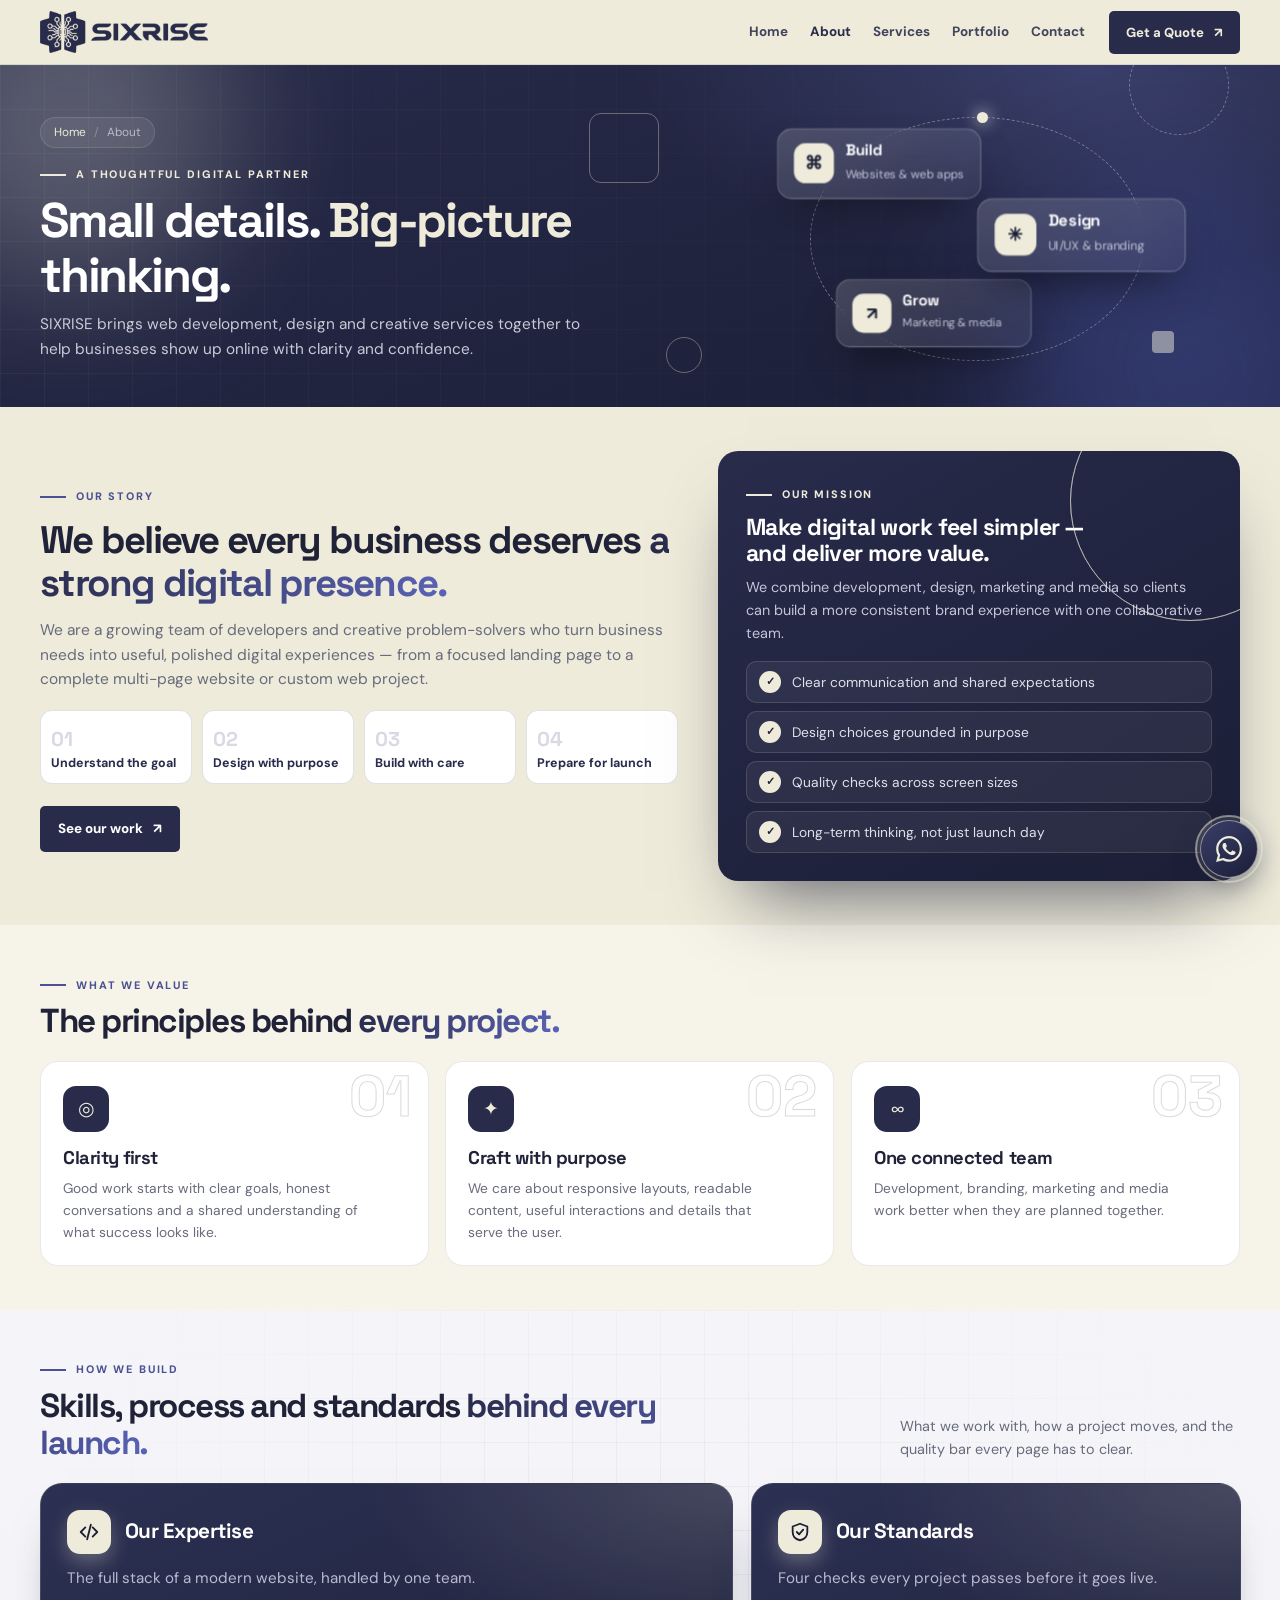
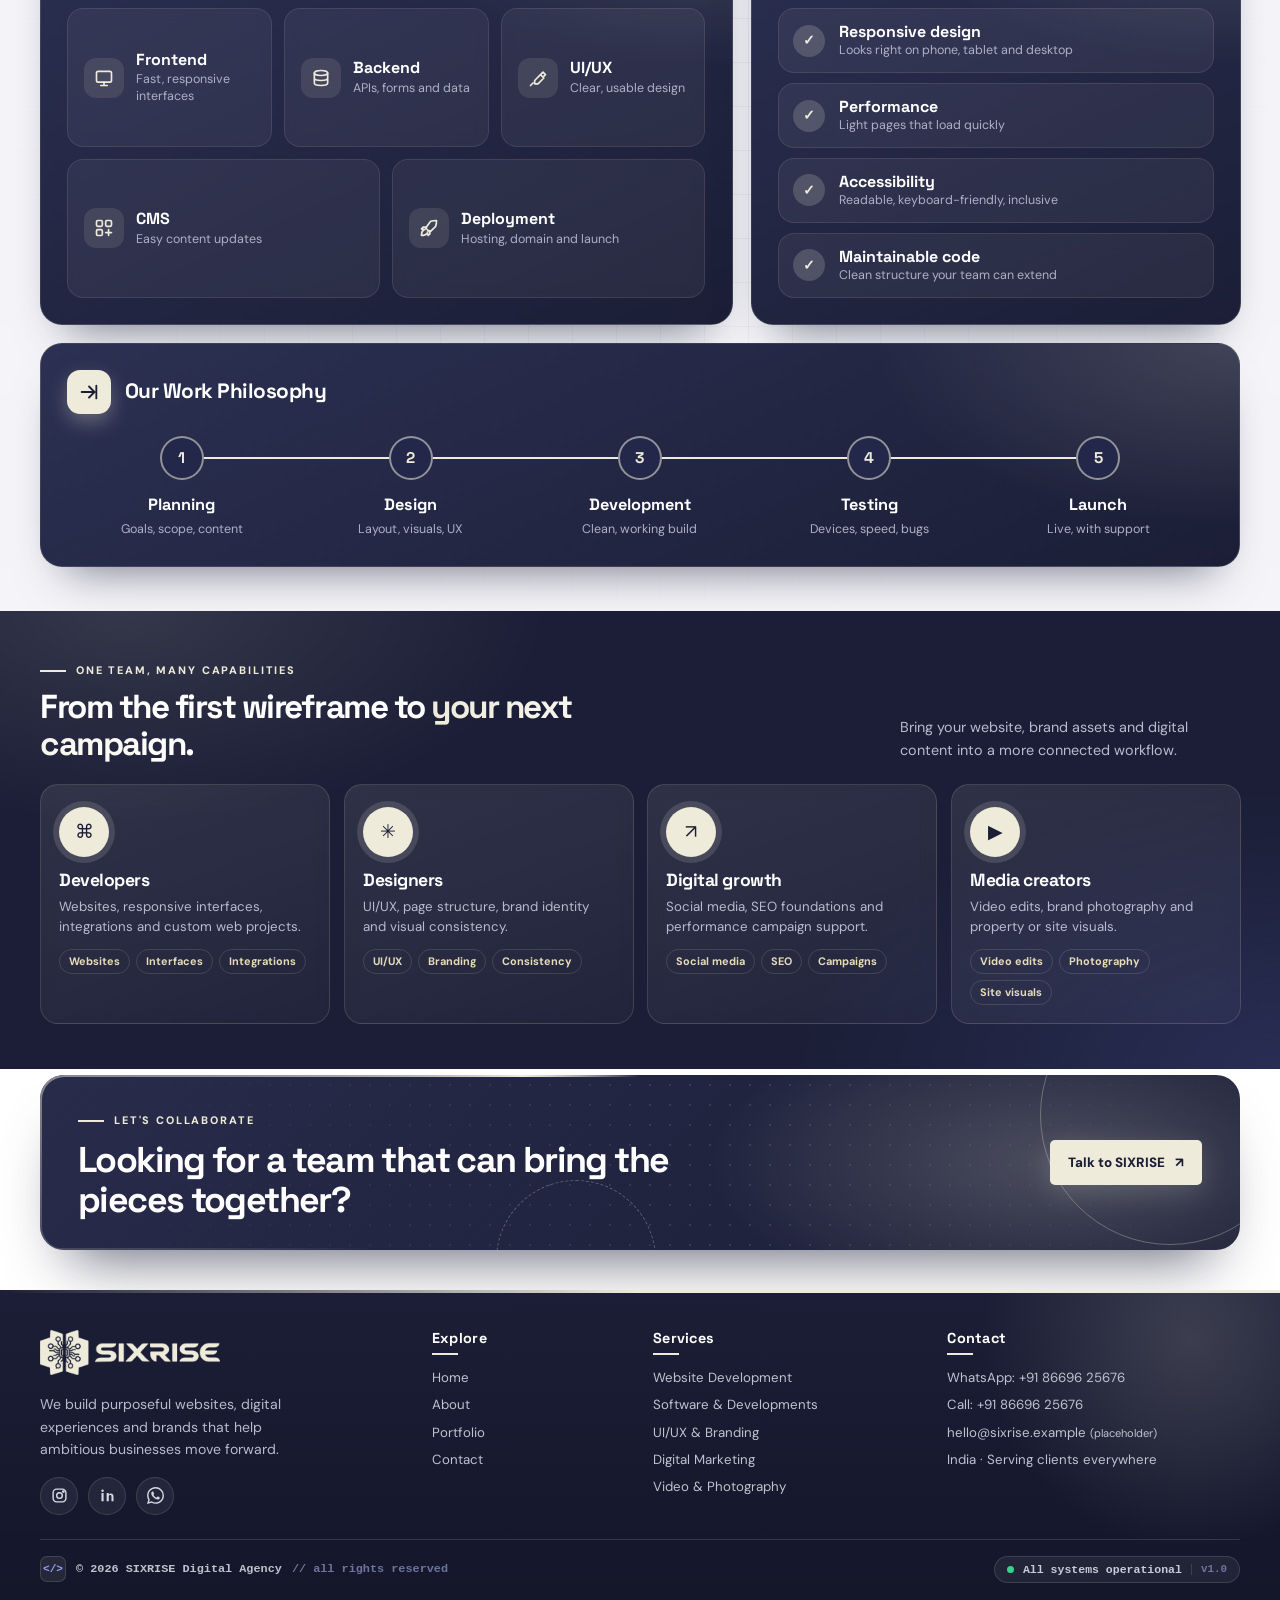
==== about.html @ c2caef2a "first commit" ====
<!doctype html>
<html lang="en">

<head>
    <meta charset="utf-8">
    <meta name="viewport" content="width=device-width, initial-scale=1">
    <meta name="theme-color" content="#282B4A">
    <meta property="og:site_name" content="SIXRISE Digital Agency">
    <meta property="og:type" content="website">
    <link rel="icon" href="assets/images/favicon.ico" sizes="any">
    <link rel="icon" href="assets/images/favicon.svg" type="image/svg+xml">
    <link rel="icon" href="assets/images/favicon-32.png" sizes="32x32" type="image/png">
    <link rel="apple-touch-icon" href="assets/images/apple-touch-icon.png">
    <link rel="preconnect" href="https://fonts.googleapis.com">
    <link rel="preconnect" href="https://fonts.gstatic.com" crossorigin>
    <link
        href="https://fonts.googleapis.com/css2?family=DM+Sans:wght@400;500;600;700;800&family=Space+Grotesk:wght@400;500;600;700&display=swap"
        rel="stylesheet">
    <link rel="stylesheet" href="assets/css/style.css">
    <title>About SIXRISE | Digital, Design & Development Team</title>
    <meta name="description"
        content="Meet SIXRISE, a collaborative digital agency for website development, branding, marketing and media.">
    <meta property="og:title" content="About SIXRISE | Digital, Design & Development Team">
    <meta property="og:description"
        content="Meet SIXRISE, a collaborative digital agency for website development, branding, marketing and media.">
    <script
        type="application/ld+json">{"@context":"https://schema.org","@type":"Organization","name":"SIXRISE Digital Agency","description":"Website development, digital products, design and marketing agency","telephone":"+91-86696-25676","url":"https://example.com"}</script>
</head>

<body><a href="#main-content" class="skip-link" style="position:absolute;left:-9999px">Skip to content</a>
    <header class="site-header">
        <div class="container nav-wrap"><a class="brand" href="index.html" aria-label="SIXRISE home"><img
                    src="assets/images/logo-h-dark.png" alt="SIXRISE Digital Agency" width="190" height="48"></a>
            <nav class="nav-links" aria-label="Main navigation"><a href="index.html" data-page="index.html">Home</a><a
                    href="about.html" data-page="about.html">About</a><a href="services.html"
                    data-page="services.html">Services</a><a href="portfolio.html"
                    data-page="portfolio.html">Portfolio</a><a href="contact.html"
                    data-page="contact.html">Contact</a><a class="btn btn-gold nav-cta" href="contact.html">Get a Quote
                    <span>↗</span></a></nav><button class="menu-toggle" aria-label="Open navigation menu"
                aria-expanded="false" aria-controls="mobile-menu"><span></span><span></span><span></span></button>
        </div>
        <div class="mobile-menu" id="mobile-menu" aria-hidden="true">
            <nav aria-label="Mobile navigation"><a href="index.html">Home</a><a href="about.html">About</a><a
                    href="services.html">Services</a><a href="portfolio.html">Portfolio</a><a
                    href="contact.html">Contact</a></nav>
            <div class="mobile-menu-bottom"><a href="tel:+918669625676">+91 86696 25676</a><a class="btn btn-gold"
                    href="contact.html">Get a Quote ↗</a></div>
        </div>
    </header>
    <div class="progress-bar" aria-hidden="true"></div>
    <main id="main-content">
        <section class="page-hero ph">
            <div class="ph-orb o1"></div>
            <div class="ph-orb o2"></div>
            <div class="ph-shapes" aria-hidden="true"><i></i><i></i><i></i><i></i></div>
            <div class="container ph-grid">
                <div class="ph-copy">
                    <div class="breadcrumbs reveal"><a href="index.html">Home</a><span>/</span>About</div><span
                        class="eyebrow reveal reveal-delay-1">A thoughtful digital partner</span>
                    <h1 class="reveal reveal-delay-1">Small details. <em>Big-picture</em> thinking.</h1>
                    <p class="reveal reveal-delay-2">SIXRISE brings web development, design and creative services
                        together to help businesses show up online with clarity and confidence.</p>
                </div>
                <div class="ph-visual" data-parallax>
                    <div class="ph-stage">
                        <div class="ph-ring"><i></i></div>
                        <div class="ph-chip c1"><span class="ph-ico">⌘</span>
                            <div><strong>Build</strong><small>Websites & web apps</small></div>
                        </div>
                        <div class="ph-chip c2"><span class="ph-ico">✳</span>
                            <div><strong>Design</strong><small>UI/UX & branding</small></div>
                        </div>
                        <div class="ph-chip c3"><span class="ph-ico">↗</span>
                            <div><strong>Grow</strong><small>Marketing & media</small></div>
                        </div>
                    </div>
                </div>
            </div>
        </section>
        <section class="section sec-compact sec-story">
            <div class="container story-grid">
                <div class="reveal"><span class="eyebrow">Our story</span>
                    <h2>We believe every business deserves <span class="grad">a strong digital presence.</span></h2>
                    <p>We are a growing team of developers and creative problem-solvers who turn business needs into
                        useful, polished digital experiences — from a focused landing page to a complete multi-page
                        website or custom web project.</p>
                    <div class="story-steps">
                        <div class="ss" data-tilt><b>01</b><span>Understand the goal</span></div>
                        <div class="ss" data-tilt><b>02</b><span>Design with purpose</span></div>
                        <div class="ss" data-tilt><b>03</b><span>Build with care</span></div>
                        <div class="ss" data-tilt><b>04</b><span>Prepare for launch</span></div>
                    </div><a class="btn btn-dark" href="portfolio.html">See our work <span>↗</span></a>
                </div>
                <div class="story-panel reveal reveal-delay-1" data-tilt>
                    <div class="why-rings"><i></i><i></i><i></i></div><span class="eyebrow">Our mission</span>
                    <h3>Make digital work feel simpler — and deliver more value.</h3>
                    <p>We combine development, design, marketing and media so clients can build a more consistent brand
                        experience with one collaborative team.</p>
                    <ul class="mission-list">
                        <li><i>✓</i>Clear communication and shared expectations</li>
                        <li><i>✓</i>Design choices grounded in purpose</li>
                        <li><i>✓</i>Quality checks across screen sizes</li>
                        <li><i>✓</i>Long-term thinking, not just launch day</li>
                    </ul>
                </div>
            </div>
        </section>
        <section class="section sec-compact section-cream sec-vals">
            <div class="container">
                <div class="sec-head-row reveal">
                    <div><span class="eyebrow">What we value</span>
                        <h2>The principles behind <span class="grad">every project.</span></h2>
                    </div>
                </div>
                <div class="val-grid">
                    <article class="val-card reveal reveal-delay-0" data-tilt><span class="val-num">01</span>
                        <div class="val-ico">◎</div>
                        <h3>Clarity first</h3>
                        <p>Good work starts with clear goals, honest conversations and a shared understanding of what
                            success looks like.</p><span class="val-arrow">↗</span>
                    </article>
                    <article class="val-card reveal reveal-delay-1" data-tilt><span class="val-num">02</span>
                        <div class="val-ico">✦</div>
                        <h3>Craft with purpose</h3>
                        <p>We care about responsive layouts, readable content, useful interactions and details that
                            serve the user.</p><span class="val-arrow">↗</span>
                    </article>
                    <article class="val-card reveal reveal-delay-2" data-tilt><span class="val-num">03</span>
                        <div class="val-ico">∞</div>
                        <h3>One connected team</h3>
                        <p>Development, branding, marketing and media work better when they are planned together.</p>
                        <span class="val-arrow">↗</span>
                    </article>
                </div>
            </div>
        </section>
        <section class="section sec-compact sec-craft" id="how-we-work">
            <div class="craft-bg" aria-hidden="true"></div>
            <div class="container">
                <div class="sec-head-row reveal">
                    <div><span class="eyebrow">How we build</span>
                        <h2>Skills, process and standards <span class="grad">behind every launch.</span></h2>
                    </div>
                    <p>What we work with, how a project moves, and the quality bar every page has to clear.</p>
                </div>
                <div class="craft-grid">
                    <article class="craft-card craft-expertise reveal" data-tilt>
                        <div class="craft-top"><span class="craft-badge"><svg viewBox="0 0 24 24" fill="none"
                                    stroke="currentColor" stroke-width="2" stroke-linecap="round"
                                    stroke-linejoin="round">
                                    <path d="M8 7l-5 5 5 5M16 7l5 5-5 5M14 4l-4 16" />
                                </svg></span>
                            <h3>Our Expertise</h3>
                        </div>
                        <p class="craft-lead">The full stack of a modern website, handled by one team.</p>
                        <ul class="skill-list">
                            <li><i><svg viewBox="0 0 24 24" fill="none" stroke="currentColor" stroke-width="2"
                                        stroke-linecap="round" stroke-linejoin="round">
                                        <rect x="3" y="4" width="18" height="13" rx="2" />
                                        <path d="M8 21h8M12 17v4" />
                                    </svg></i><b>Frontend</b><small>Fast, responsive interfaces</small></li>
                            <li><i><svg viewBox="0 0 24 24" fill="none" stroke="currentColor" stroke-width="2"
                                        stroke-linecap="round" stroke-linejoin="round">
                                        <ellipse cx="12" cy="6" rx="8" ry="3" />
                                        <path
                                            d="M4 6v6c0 1.7 3.6 3 8 3s8-1.3 8-3V6M4 12v6c0 1.7 3.6 3 8 3s8-1.3 8-3v-6" />
                                    </svg></i><b>Backend</b><small>APIs, forms and data</small></li>
                            <li><i><svg viewBox="0 0 24 24" fill="none" stroke="currentColor" stroke-width="2"
                                        stroke-linecap="round" stroke-linejoin="round">
                                        <path d="M12 19l7-7-4-4-7 7v4h4zM15 8l3-3 3 3-3 3M3 21l3-3" />
                                    </svg></i><b>UI/UX</b><small>Clear, usable design</small></li>
                            <li><i><svg viewBox="0 0 24 24" fill="none" stroke="currentColor" stroke-width="2"
                                        stroke-linecap="round" stroke-linejoin="round">
                                        <rect x="3" y="3" width="7" height="7" rx="1.5" />
                                        <rect x="14" y="3" width="7" height="7" rx="1.5" />
                                        <rect x="3" y="14" width="7" height="7" rx="1.5" />
                                        <path d="M14 17.5h7M17.5 14v7" />
                                    </svg></i><b>CMS</b><small>Easy content updates</small></li>
                            <li><i><svg viewBox="0 0 24 24" fill="none" stroke="currentColor" stroke-width="2"
                                        stroke-linecap="round" stroke-linejoin="round">
                                        <path
                                            d="M5 15c-1.5 1-2 4-2 6 2 0 5-.5 6-2M14 4c3-1 6-1 7-1 0 1 0 4-1 7l-7 7-5-5 6-8zM9 11H5l-2 2 4 1M13 15v4l-2 2-1-4" />
                                    </svg></i><b>Deployment</b><small>Hosting, domain and launch</small></li>
                        </ul>
                    </article>
                    <article class="craft-card craft-standards reveal reveal-delay-1" data-tilt>
                        <div class="craft-top"><span class="craft-badge"><svg viewBox="0 0 24 24" fill="none"
                                    stroke="currentColor" stroke-width="2" stroke-linecap="round"
                                    stroke-linejoin="round">
                                    <path d="M12 3l8 3v6c0 5-3.5 8-8 9-4.5-1-8-4-8-9V6l8-3z" />
                                    <path d="M8.5 12l2.5 2.5 4.5-5" />
                                </svg></span>
                            <h3>Our Standards</h3>
                        </div>
                        <p class="craft-lead">Four checks every project passes before it goes live.</p>
                        <ul class="std-list">
                            <li><span class="std-tick">✓</span>
                                <div><b>Responsive design</b><small>Looks right on phone, tablet and desktop</small>
                                </div>
                            </li>
                            <li><span class="std-tick">✓</span>
                                <div><b>Performance</b><small>Light pages that load quickly</small></div>
                            </li>
                            <li><span class="std-tick">✓</span>
                                <div><b>Accessibility</b><small>Readable, keyboard-friendly, inclusive</small></div>
                            </li>
                            <li><span class="std-tick">✓</span>
                                <div><b>Maintainable code</b><small>Clean structure your team can extend</small></div>
                            </li>
                        </ul>
                    </article>
                    <article class="craft-card craft-flow reveal reveal-delay-2" data-tilt>
                        <div class="craft-top"><span class="craft-badge"><svg viewBox="0 0 24 24" fill="none"
                                    stroke="currentColor" stroke-width="2" stroke-linecap="round"
                                    stroke-linejoin="round">
                                    <path d="M4 12h12M12 6l6 6-6 6M20 5v14" />
                                </svg></span>
                            <h3>Our Work Philosophy</h3>
                        </div>
                        <ol class="flow">
                            <li><span class="flow-dot">1</span><b>Planning</b><small>Goals, scope, content</small></li>
                            <li><span class="flow-dot">2</span><b>Design</b><small>Layout, visuals, UX</small></li>
                            <li><span class="flow-dot">3</span><b>Development</b><small>Clean, working build</small>
                            </li>
                            <li><span class="flow-dot">4</span><b>Testing</b><small>Devices, speed, bugs</small></li>
                            <li><span class="flow-dot">5</span><b>Launch</b><small>Live, with support</small></li>
                        </ol>
                    </article>
                </div>
            </div>
        </section>
        <section class="section sec-compact section-dark sec-caps">
            <div class="container">
                <div class="sec-head-row reveal">
                    <div><span class="eyebrow">One team, many capabilities</span>
                        <h2>From the first wireframe to <span class="grad">your next campaign.</span></h2>
                    </div>
                    <p>Bring your website, brand assets and digital content into a more connected workflow.</p>
                </div>
                <div class="cap-grid">
                    <article class="cap-card reveal reveal-delay-0" data-tilt>
                        <div class="cap-ico">⌘</div>
                        <h3>Developers</h3>
                        <p>Websites, responsive interfaces, integrations and custom web projects.</p>
                        <div class="cap-tags"><span>Websites</span><span>Interfaces</span><span>Integrations</span>
                        </div>
                    </article>
                    <article class="cap-card reveal reveal-delay-1" data-tilt>
                        <div class="cap-ico">✳</div>
                        <h3>Designers</h3>
                        <p>UI/UX, page structure, brand identity and visual consistency.</p>
                        <div class="cap-tags"><span>UI/UX</span><span>Branding</span><span>Consistency</span></div>
                    </article>
                    <article class="cap-card reveal reveal-delay-2" data-tilt>
                        <div class="cap-ico">↗</div>
                        <h3>Digital growth</h3>
                        <p>Social media, SEO foundations and performance campaign support.</p>
                        <div class="cap-tags"><span>Social media</span><span>SEO</span><span>Campaigns</span></div>
                    </article>
                    <article class="cap-card reveal reveal-delay-3" data-tilt>
                        <div class="cap-ico">▶</div>
                        <h3>Media creators</h3>
                        <p>Video edits, brand photography and property or site visuals.</p>
                        <div class="cap-tags"><span>Video edits</span><span>Photography</span><span>Site visuals</span>
                        </div>
                    </article>
                </div>
            </div>
        </section>
        <section class="cta-x">
            <div class="container">
                <div class="cta-box reveal">
                    <div class="cta-ring r1"></div>
                    <div class="cta-ring r2"></div>
                    <div class="cta-dots" aria-hidden="true"></div>
                    <div class="cta-copy"><span class="eyebrow">Let's collaborate</span>
                        <h2>Looking for a team that can bring the pieces together?</h2>
                    </div><a class="btn btn-gold btn-glow cta-btn" href="contact.html">Talk to SIXRISE <span>↗</span></a>
                </div>
            </div>
        </section>
    </main>
    <footer class="site-footer"><span class="foot-line"></span>
        <div class="foot-orb"></div>
        <div class="container">
            <div class="footer-grid">
                <div class="footer-brand"><a href="index.html"><img src="assets/images/logo-h-light.png" alt="SIXRISE" width="190" height="48"></a>
                    <p>We build purposeful websites, digital experiences and brands that help ambitious businesses move
                        forward.</p>
                    <div class="social-links"><a class="soc" href="https://www.instagram.com/sixrise__/" target="_blank"
                            rel="noopener" aria-label="Instagram"><svg viewBox="0 0 24 24" fill="none"
                                stroke="currentColor" stroke-width="2">
                                <rect x="3" y="3" width="18" height="18" rx="5" />
                                <circle cx="12" cy="12" r="4" />
                                <circle cx="17.5" cy="6.5" r="1" fill="currentColor" />
                            </svg></a><a class="soc" href="https://www.linkedin.com/" target="_blank" rel="noopener"
                            aria-label="LinkedIn"><svg viewBox="0 0 24 24" fill="currentColor">
                                <path
                                    d="M6.5 8.5h-3V20h3V8.5zM5 3.5A1.75 1.75 0 105 7a1.75 1.75 0 000-3.5zM20.5 20v-6.3c0-3-1.6-4.4-3.8-4.4-1.7 0-2.5.9-2.9 1.6V8.5h-3V20h3v-6.1c0-1.6.8-2.5 2.1-2.5s1.7.9 1.7 2.5V20h2.9z" />
                            </svg></a><a class="soc" href="https://wa.me/918669625676" target="_blank" rel="noopener"
                            aria-label="WhatsApp"><svg viewBox="0 0 24 24" fill="currentColor">
                                <path
                                    d="M17.472 14.382c-.297-.149-1.758-.867-2.03-.967-.273-.099-.471-.148-.67.15-.197.297-.767.966-.94 1.164-.173.199-.347.223-.644.075-.297-.15-1.255-.463-2.39-1.475-.883-.788-1.48-1.761-1.653-2.059-.173-.297-.018-.458.13-.606.134-.133.298-.347.446-.52.149-.174.198-.298.298-.497.099-.198.05-.371-.025-.52-.075-.149-.669-1.612-.916-2.207-.242-.579-.487-.5-.669-.51-.173-.008-.371-.01-.57-.01-.198 0-.52.074-.792.372-.272.297-1.04 1.016-1.04 2.479 0 1.462 1.065 2.875 1.213 3.074.149.198 2.096 3.2 5.077 4.487.709.306 1.262.489 1.694.625.712.227 1.36.195 1.871.118.571-.085 1.758-.719 2.006-1.413.248-.694.248-1.289.173-1.413-.074-.124-.272-.198-.57-.347m-5.421 7.403h-.004a9.87 9.87 0 01-5.031-1.378l-.361-.214-3.741.982.998-3.648-.235-.374a9.86 9.86 0 01-1.51-5.26c.001-5.45 4.436-9.884 9.888-9.884 2.64 0 5.122 1.03 6.988 2.898a9.825 9.825 0 012.893 6.994c-.003 5.45-4.437 9.884-9.885 9.884m8.413-18.297A11.815 11.815 0 0012.05 0C5.495 0 .16 5.335.157 11.892c0 2.096.547 4.142 1.588 5.945L.057 24l6.305-1.654a11.882 11.882 0 005.683 1.448h.005c6.554 0 11.89-5.335 11.893-11.893a11.821 11.821 0 00-3.48-8.413Z" />
                            </svg></a></div>
                </div>
                <div class="footer-col">
                    <h3>Explore</h3><a href="index.html">Home</a><a href="about.html">About</a><a
                        href="portfolio.html">Portfolio</a><a href="contact.html">Contact</a>
                </div>
                <div class="footer-col">
                    <h3>Services</h3><a href="service-website-development.html">Website Development</a><a
                        href="service-software-development.html">Software & Developments</a><a href="service-ui-ux-branding.html">UI/UX
                        &amp; Branding</a><a href="service-digital-marketing.html">Digital Marketing</a><a
                        href="service-video-photography.html">Video &amp; Photography</a>
                </div>
                <div class="footer-col contact-col">
                    <h3>Contact</h3><a href="https://wa.me/918669625676" target="_blank" rel="noopener">WhatsApp: +91 86696 25676</a><a href="tel:+918669625676">Call: +91 86696 25676</a><a
                        href="mailto:hello@sixrise.example">hello@sixrise.example
                        <small>(placeholder)</small></a><span>India · Serving clients everywhere</span>
                </div>
            </div>
            <div class="footer-bottom"><span class="ft-copy"><b>&lt;/&gt;</b><span>© <span data-year></span> SIXRISE Digital Agency</span><em>// all rights reserved</em></span><span class="ft-status"><i></i>All systems operational<small>v1.0</small></span><button class="to-top"
                    type="button" aria-label="Back to top">↑</button></div>
        </div>
    </footer><a class="whatsapp-float" href="https://wa.me/918669625676" target="_blank" rel="noopener"
        aria-label="Chat with SIXRISE on WhatsApp"><svg viewBox="0 0 24 24" aria-hidden="true">
            <path
                d="M17.472 14.382c-.297-.149-1.758-.867-2.03-.967-.273-.099-.471-.148-.67.15-.197.297-.767.966-.94 1.164-.173.199-.347.223-.644.075-.297-.15-1.255-.463-2.39-1.475-.883-.788-1.48-1.761-1.653-2.059-.173-.297-.018-.458.13-.606.134-.133.298-.347.446-.52.149-.174.198-.298.298-.497.099-.198.05-.371-.025-.52-.075-.149-.669-1.612-.916-2.207-.242-.579-.487-.5-.669-.51-.173-.008-.371-.01-.57-.01-.198 0-.52.074-.792.372-.272.297-1.04 1.016-1.04 2.479 0 1.462 1.065 2.875 1.213 3.074.149.198 2.096 3.2 5.077 4.487.709.306 1.262.489 1.694.625.712.227 1.36.195 1.871.118.571-.085 1.758-.719 2.006-1.413.248-.694.248-1.289.173-1.413-.074-.124-.272-.198-.57-.347m-5.421 7.403h-.004a9.87 9.87 0 01-5.031-1.378l-.361-.214-3.741.982.998-3.648-.235-.374a9.86 9.86 0 01-1.51-5.26c.001-5.45 4.436-9.884 9.888-9.884 2.64 0 5.122 1.03 6.988 2.898a9.825 9.825 0 012.893 6.994c-.003 5.45-4.437 9.884-9.885 9.884m8.413-18.297A11.815 11.815 0 0012.05 0C5.495 0 .16 5.335.157 11.892c0 2.096.547 4.142 1.588 5.945L.057 24l6.305-1.654a11.882 11.882 0 005.683 1.448h.005c6.554 0 11.89-5.335 11.893-11.893a11.821 11.821 0 00-3.48-8.413Z" />
        </svg></a>
    <script src="assets/js/main.js"></script>
</body>

</html>
---- assets/css/style.css ----
:root{--navy:#282B4A;--navy-deep:#1B1E36;--navy-light:#3A3F6B;--cream:#EEEBDA;--gold:#EEEBDA;--white:#fff;--ink:#202238;--muted:#686b7c;--line:rgba(40,43,74,.14);--radius:10px;--shadow:0 18px 48px rgba(27,30,54,.12);--display:"Space Grotesk",Arial,sans-serif;--body:"DM Sans",Arial,sans-serif}
*{box-sizing:border-box}html{scroll-behavior:smooth;scroll-padding-top:88px}body{margin:0;font-family:var(--body);color:var(--ink);background:#fff;line-height:1.65;overflow-x:hidden}body.menu-open{overflow:hidden}a{color:inherit;text-decoration:none}img{max-width:100%;display:block}button,input,select,textarea{font:inherit}button,a{-webkit-tap-highlight-color:transparent}a:focus-visible,button:focus-visible,input:focus-visible,select:focus-visible,textarea:focus-visible{outline:3px solid var(--gold);outline-offset:3px}.container{width:min(1160px,calc(100% - 44px));margin-inline:auto}.section{padding:86px 0}.section-cream{background:var(--cream)}.section-tint{background:#f5f5f9}.eyebrow{display:inline-flex;align-items:center;gap:10px;color:#4b5192;text-transform:uppercase;font-size:.73rem;letter-spacing:.17em;font-weight:800}.eyebrow:before{content:"";width:26px;height:2px;background:var(--gold)}h1,h2,h3,h4{font-family:var(--display);line-height:1.12;letter-spacing:-.045em;margin:0 0 18px}h1{font-size:clamp(2.8rem,6vw,5.5rem)}h2{font-size:clamp(2rem,4vw,3.4rem)}h3{font-size:1.35rem;letter-spacing:-.025em}p{margin:0 0 16px;color:var(--muted)}.section-head{max-width:700px;margin-bottom:36px}.section-head p{max-width:620px}.btn{display:inline-flex;align-items:center;justify-content:center;gap:10px;border:1px solid transparent;border-radius:5px;padding:13px 19px;font-weight:800;font-size:.88rem;transition:transform .25s,background .25s,color .25s,border-color .25s;cursor:pointer}.btn:hover{transform:translateY(-3px)}.btn-gold{background:var(--gold);color:var(--navy-deep)}.btn-gold:hover{background:#EEEBDA}.btn-outline{border-color:rgba(238,235,218,.45);color:var(--cream)}.btn-outline:hover{border-color:var(--gold);color:var(--gold)}.btn-dark{background:var(--navy);color:white}.btn-dark:hover{background:var(--navy-light)}.text-link{display:inline-flex;gap:9px;align-items:center;font-weight:800;font-size:.9rem;color:var(--navy)}.text-link span{color:#4b5192;transition:transform .2s}.text-link:hover span{transform:translateX(5px)}.site-header{position:sticky;top:0;z-index:100;background:rgba(255,255,255,.97);border-bottom:1px solid var(--line)}.nav-wrap{height:78px;display:flex;align-items:center;justify-content:space-between;gap:22px}.brand img{width:174px;height:auto}.nav-links{display:flex;align-items:center;gap:27px}.nav-links a:not(.btn){font-size:.88rem;font-weight:700;color:#41445b;position:relative;padding:8px 0}.nav-links a:not(.btn):after{content:"";position:absolute;left:0;bottom:0;width:0;height:2px;background:var(--gold);transition:width .25s}.nav-links a:hover:after,.nav-links a.active:after{width:100%}.nav-links a.active{color:var(--navy)}.nav-cta{margin-left:2px}.menu-toggle{display:none;background:transparent;border:0;width:44px;height:44px;padding:10px;z-index:120;cursor:pointer}.menu-toggle span{display:block;height:2px;background:var(--navy);margin:6px 0;transition:transform .25s,opacity .2s}.menu-toggle[aria-expanded=true] span:first-child{transform:translateY(8px) rotate(45deg)}.menu-toggle[aria-expanded=true] span:nth-child(2){opacity:0}.menu-toggle[aria-expanded=true] span:last-child{transform:translateY(-8px) rotate(-45deg)}.mobile-menu{display:none}.hero{background:var(--navy);color:var(--cream);position:relative;overflow:hidden;padding:86px 0 74px;isolation:isolate}.hero:before{content:"";position:absolute;inset:0;z-index:-1;background-image:linear-gradient(rgba(238,235,218,.045) 1px,transparent 1px),linear-gradient(90deg,rgba(238,235,218,.045) 1px,transparent 1px);background-size:46px 46px;mask-image:linear-gradient(90deg,black,transparent 95%)}.hero:after{content:"";position:absolute;z-index:-1;width:540px;height:540px;right:-120px;top:-190px;border:1px solid rgba(238,235,218,.22);box-shadow:0 0 0 55px rgba(238,235,218,.025),0 0 0 110px rgba(238,235,218,.02);border-radius:50%}.hero-grid{display:grid;grid-template-columns:1.05fr .95fr;align-items:center;gap:54px}.hero .eyebrow{color:#EEEBDA}.hero h1{max-width:760px;margin:20px 0 22px}.hero h1 em{font-style:normal;color:var(--gold)}.hero-copy{font-size:1.08rem;max-width:570px;color:#d0d0dc}.hero-actions{display:flex;flex-wrap:wrap;gap:12px;margin:30px 0 25px}.trust-row{display:flex;gap:10px;flex-wrap:wrap}.trust-chip{font-size:.75rem;color:#d9d9e3;border:1px solid rgba(238,235,218,.18);padding:7px 10px;border-radius:4px}.hero-visual{position:relative;min-height:410px;display:grid;place-items:center}.browser-card{width:min(100%,450px);background:#f8f8fc;border:1px solid rgba(255,255,255,.2);border-radius:10px;box-shadow:0 30px 90px rgba(0,0,0,.28);overflow:hidden;transform:rotate(1deg);animation:float 6s ease-in-out infinite}.browser-top{height:39px;background:#e8e9f0;display:flex;align-items:center;gap:6px;padding:0 13px}.browser-top i{width:7px;height:7px;border-radius:50%;background:#a4a7b8}.browser-url{margin-left:10px;background:white;border-radius:4px;height:17px;flex:1}.browser-content{padding:28px;color:var(--navy)}.mock-kicker{font-size:.62rem;color:#4b5192;letter-spacing:.14em;font-weight:800}.mock-title{font-family:var(--display);font-size:2rem;line-height:1.08;letter-spacing:-.05em;margin:9px 0 12px;font-weight:700}.mock-lines{display:grid;gap:6px;margin:15px 0}.mock-lines i{height:5px;background:#dedfe8;border-radius:2px}.mock-lines i:nth-child(2){width:82%}.mock-lines i:nth-child(3){width:62%}.mock-bottom{display:grid;grid-template-columns:1.1fr .9fr;gap:10px;margin-top:20px}.mock-panel{height:90px;background:#e9eaf2;border-radius:5px;position:relative;overflow:hidden}.mock-panel:first-child{background:linear-gradient(135deg,#34395f,#7078a6)}.mock-panel:first-child:after{content:"";position:absolute;width:65px;height:65px;border:1px solid rgba(255,255,255,.5);right:15px;top:15px;transform:rotate(35deg)}.float-chip{position:absolute;background:white;color:var(--navy);box-shadow:var(--shadow);border-radius:6px;padding:13px 16px;font-size:.78rem;font-weight:800;animation:float 5s ease-in-out infinite}.float-chip strong{display:block;color:#4b5192;font-size:1.1rem}.chip-top{top:35px;right:-10px}.chip-bottom{bottom:36px;left:-10px;animation-delay:-2s}.hero-foot{display:flex;justify-content:space-between;align-items:center;margin-top:50px;padding-top:20px;border-top:1px solid rgba(238,235,218,.17);color:#b9bacb;font-size:.78rem}.scroll-cue{display:flex;gap:9px;align-items:center}.scroll-cue:before{content:"";height:28px;width:1px;background:var(--gold)}.marquee{overflow:hidden;border-block:1px solid var(--line);padding:17px 0;background:white}.marquee-track{display:flex;width:max-content;gap:35px;animation:marquee 30s linear infinite}.marquee span{font-size:.78rem;text-transform:uppercase;letter-spacing:.14em;font-weight:800;color:#72758a;white-space:nowrap}.marquee span:after{content:"✳";margin-left:35px;color:var(--gold)}.grid{display:grid;gap:18px}.services-grid{grid-template-columns:repeat(4,1fr)}.service-card{padding:25px 23px;border:1px solid var(--line);background:#fff;border-radius:7px;position:relative;overflow:hidden;transition:transform .25s,box-shadow .25s,border-color .25s}.service-card:hover{transform:translateY(-6px);box-shadow:var(--shadow);border-color:rgba(238,235,218,.65)}.service-icon{width:43px;height:43px;display:grid;place-items:center;background:#f5f1e4;color:var(--navy);font-size:1.1rem;border-radius:6px;margin-bottom:22px}.service-card p{font-size:.9rem;min-height:70px}.service-card .text-link{margin-top:6px}.portfolio-grid{grid-template-columns:repeat(3,1fr)}.project-card{border:1px solid var(--line);border-radius:7px;overflow:hidden;background:#fff;transition:transform .3s,box-shadow .3s}.project-card:hover{transform:translateY(-5px);box-shadow:var(--shadow)}.project-image{position:relative;aspect-ratio:3/2;background:linear-gradient(135deg,#1b1e36,#414773);overflow:hidden}.project-image img{width:100%;height:100%;object-fit:cover;object-position:top;transition:transform .65s}.project-card:hover .project-image img{transform:scale(1.045)}.project-image:after{content:"";position:absolute;inset:0;background:linear-gradient(0deg,rgba(27,30,54,.62),transparent 58%);pointer-events:none}.project-overlay{position:absolute;z-index:2;inset:0;display:flex;align-items:flex-end;justify-content:space-between;padding:17px;color:white;opacity:0;transition:opacity .25s}.project-card:hover .project-overlay{opacity:1}.project-overlay span{font-size:.8rem;font-weight:800}.project-body{padding:18px 19px 20px}.project-meta{font-size:.7rem;letter-spacing:.1em;text-transform:uppercase;color:#4b5192;font-weight:800;margin-bottom:7px}.project-body h3{font-size:1.12rem;margin:0 0 12px}.project-actions{display:flex;align-items:center;justify-content:space-between}.project-actions .text-link{font-size:.82rem}.category-tag{font-size:.72rem;color:#777a8d}.split{display:grid;grid-template-columns:1fr 1fr;gap:56px;align-items:center}.feature-panel{background:var(--navy);color:var(--cream);padding:35px;border-radius:8px;position:relative;overflow:hidden}.feature-panel:after{content:"";position:absolute;right:-30px;bottom:-70px;width:220px;height:220px;border:1px solid rgba(238,235,218,.4);border-radius:50%;box-shadow:0 0 0 30px rgba(238,235,218,.04),0 0 0 60px rgba(238,235,218,.03)}.feature-panel h3{font-size:1.7rem;max-width:340px}.feature-panel p{color:#c9cad7}.check-list{list-style:none;padding:0;margin:22px 0;display:grid;gap:13px}.check-list li{display:flex;gap:11px;align-items:flex-start;color:#45485e}.check-list li:before{content:"✓";color:#4b5192;font-weight:900}.feature-panel .check-list li{color:#e0e0e9}.stats-grid{display:grid;grid-template-columns:repeat(4,1fr);border:1px solid rgba(238,235,218,.17);margin-top:27px}.stat{padding:20px;border-right:1px solid rgba(238,235,218,.17)}.stat:last-child{border:0}.stat strong{display:block;font-family:var(--display);font-size:1.8rem;color:var(--gold)}.stat span{font-size:.77rem;color:#c5c6d4}.process-grid{grid-template-columns:repeat(5,1fr)}.process-step{border-top:2px solid var(--gold);padding:18px 15px 0 0}.process-step .num{font-family:var(--display);font-size:2rem;color:#c4c5d2;display:block;margin-bottom:18px}.process-step p{font-size:.85rem}.industry-grid{display:grid;grid-template-columns:repeat(6,1fr);gap:10px}.industry{padding:16px 10px;text-align:center;background:#fff;border:1px solid var(--line);border-radius:5px;font-size:.8rem;font-weight:800;color:#51546a}.industry span{display:block;font-size:1.3rem;color:#4b5192;margin-bottom:7px}.quote-band{background:var(--navy);color:var(--cream);padding:55px 0}.quote-inner{display:flex;align-items:center;justify-content:space-between;gap:30px}.quote-inner h2{font-size:clamp(1.8rem,3vw,2.7rem);max-width:670px;margin:12px 0 0}.quote-inner p{color:#c8c9d5}.testimonials-grid{grid-template-columns:repeat(3,1fr)}.testimonial{border:1px solid var(--line);padding:24px;border-radius:6px;background:white}.testimonial .stars{color:#4b5192;letter-spacing:3px;margin-bottom:12px}.testimonial p{font-size:.92rem}.testimonial strong{font-size:.85rem;color:var(--navy)}.placeholder-label{font-size:.65rem;text-transform:uppercase;letter-spacing:.1em;color:#4b5192;font-weight:800}.page-hero{background:var(--navy);color:var(--cream);padding:68px 0 62px;position:relative;overflow:hidden}.page-hero:after{content:"";position:absolute;right:7%;top:-130px;width:320px;height:320px;border:1px solid rgba(238,235,218,.25);border-radius:50%;box-shadow:0 0 0 35px rgba(238,235,218,.035),0 0 0 70px rgba(238,235,218,.025)}.page-hero .container{position:relative;z-index:1}.page-hero h1{font-size:clamp(2.7rem,5vw,4.5rem);max-width:850px;margin:15px 0}.page-hero p{color:#c9cad7;max-width:680px;font-size:1.04rem}.breadcrumbs{font-size:.78rem;color:#b9bacb}.breadcrumbs a{color:var(--gold)}.value-grid{grid-template-columns:repeat(3,1fr)}.value-card{padding:25px;background:#fff;border:1px solid var(--line);border-radius:7px}.value-card .num{font-family:var(--display);font-size:2rem;color:#c0c2d1}.team-grid{grid-template-columns:repeat(4,1fr)}.team-card{border:1px solid var(--line);padding:22px;background:#fff;border-radius:7px}.avatar{height:120px;background:linear-gradient(135deg,#d9dbea,#f4f0e4);display:grid;place-items:center;font-family:var(--display);font-size:2rem;color:var(--navy);margin-bottom:17px;border-radius:5px}.team-card p{font-size:.85rem;margin-bottom:0}.service-detail{display:grid;grid-template-columns:.75fr 1.25fr;gap:36px;padding:35px 0;border-bottom:1px solid var(--line);scroll-margin-top:100px}.service-detail:last-child{border-bottom:0}.service-detail .service-icon{margin-bottom:15px}.service-detail p{max-width:600px}.deliverables{display:grid;grid-template-columns:repeat(2,1fr);gap:10px 20px;margin:20px 0}.deliverables span{font-size:.87rem;color:#4e5166}.deliverables span:before{content:"↗";color:#4b5192;font-weight:900;margin-right:9px}.package-grid{grid-template-columns:repeat(3,1fr)}.package-card{background:white;border:1px solid var(--line);padding:25px;border-radius:7px}.package-card.featured{border-color:var(--gold);box-shadow:var(--shadow)}.package-card p{font-size:.9rem}.faq-list{max-width:850px}.faq-item{border-bottom:1px solid var(--line)}.faq-question{width:100%;border:0;background:transparent;text-align:left;display:flex;justify-content:space-between;gap:20px;padding:20px 0;font-weight:800;color:var(--navy);cursor:pointer}.faq-question span:last-child{color:#4b5192;font-size:1.25rem}.faq-answer{display:grid;grid-template-rows:0fr;transition:grid-template-rows .3s}.faq-answer>div{overflow:hidden}.faq-item.open .faq-answer{grid-template-rows:1fr}.faq-answer p{padding:0 30px 18px 0}.filter-row{display:flex;gap:9px;flex-wrap:wrap;margin-bottom:28px}.filter-btn{border:1px solid var(--line);background:#fff;padding:9px 14px;border-radius:4px;color:#52556b;font-weight:800;font-size:.8rem;cursor:pointer;transition:background .2s,color .2s,border-color .2s}.filter-btn.active,.filter-btn:hover{background:var(--navy);color:white;border-color:var(--navy)}.project-card.is-hidden{display:none}.consult-bar{position:sticky;top:78px;z-index:30;background:#f8f4e8;border-bottom:1px solid rgba(238,235,218,.4);padding:12px 0}.consult-inner{display:flex;justify-content:space-between;align-items:center;gap:15px}.consult-inner strong{font-family:var(--display);color:var(--navy)}.consult-inner span{font-size:.83rem;color:#67697a}.media-grid{grid-template-columns:repeat(3,1fr)}.media-tile{min-height:190px;display:flex;align-items:flex-end;padding:22px;background:linear-gradient(135deg,#1b1e36,#4b507a);color:white;border-radius:7px;position:relative;overflow:hidden}.media-tile:before{content:"";position:absolute;inset:20px;border:1px solid rgba(238,235,218,.35)}.media-tile div{position:relative}.media-tile p{color:#c9cad7;font-size:.83rem;margin:5px 0 0}.contact-grid{display:grid;grid-template-columns:.9fr 1.1fr;gap:40px;align-items:start}.contact-stack{display:grid;gap:12px;margin:25px 0}.contact-card{display:flex;gap:14px;align-items:flex-start;padding:17px;border:1px solid var(--line);border-radius:6px}.contact-symbol{width:40px;height:40px;flex:0 0 40px;background:#f5f1e4;color:#4b5192;display:grid;place-items:center;border-radius:5px;font-weight:900}.contact-card strong{display:block;font-size:.9rem;color:var(--navy)}.contact-card span,.contact-card a{font-size:.85rem;color:#6a6c7d;overflow-wrap:anywhere}.map-placeholder{background:#e9eaf0;border:1px solid var(--line);min-height:180px;border-radius:6px;display:grid;place-items:center;text-align:center;padding:22px}.map-placeholder strong{color:var(--navy)}.map-placeholder p{font-size:.8rem;margin:6px 0 0}.contact-form{padding:30px;border:1px solid var(--line);border-radius:8px;box-shadow:var(--shadow);background:#fff}.contact-form h2{font-size:1.8rem}.form-grid{display:grid;grid-template-columns:1fr 1fr;gap:15px}.field{display:grid;gap:6px;margin-bottom:14px}.field.full{grid-column:1/-1}.field label{font-size:.78rem;font-weight:800;color:#46495f}.field input,.field select,.field textarea{width:100%;border:1px solid #d9dae4;background:#fcfcfe;padding:12px 13px;border-radius:4px;color:var(--ink)}.field textarea{min-height:120px;resize:vertical}.form-note{font-size:.8rem;margin-top:12px}.form-message{padding:12px;border-radius:4px;margin:12px 0;display:none;font-size:.85rem}.form-message.show{display:block;background:#f3f0e3;color:#38332a}.quick-actions{display:flex;flex-wrap:wrap;gap:10px;margin-top:15px}.site-footer{background:var(--navy-deep);color:var(--cream);padding:58px 0 24px}.footer-grid{display:grid;grid-template-columns:1.4fr .8fr 1fr 1fr;gap:35px}.footer-brand img{width:170px;margin-bottom:18px}.footer-brand p{color:#b9bacb;font-size:.88rem;max-width:290px}.footer-col h3{font-size:.95rem;letter-spacing:0;margin-bottom:17px}.footer-col a,.footer-col span{display:block;color:#c1c2cf;font-size:.83rem;margin:9px 0}.footer-col a:hover{color:var(--gold)}.footer-bottom{border-top:1px solid rgba(238,235,218,.15);margin-top:35px;padding-top:20px;display:flex;justify-content:space-between;gap:20px;color:#aeb0c0;font-size:.76rem}.social-links{display:flex;gap:13px}.social-links a{display:inline-block}.whatsapp-float{position:fixed;right:22px;bottom:22px;z-index:90;width:56px;height:56px;border-radius:50%;background:#20b86a;color:white;display:grid;place-items:center;font-size:1.35rem;font-weight:900;box-shadow:0 8px 25px rgba(0,0,0,.2)}.whatsapp-float:before{content:"";position:absolute;inset:-6px;border:2px solid rgba(32,184,106,.55);border-radius:50%;animation:pulse 2s infinite}.whatsapp-float:after{content:"Chat on WhatsApp";position:absolute;right:66px;white-space:nowrap;background:#fff;color:var(--navy);font-size:.74rem;font-weight:800;padding:8px 11px;border-radius:4px;box-shadow:0 4px 15px rgba(0,0,0,.12);opacity:0;transform:translateX(5px);transition:.2s}.whatsapp-float:hover:after{opacity:1;transform:none}.reveal{opacity:0;transform:translateY(22px);transition:opacity .65s ease,transform .65s ease}.reveal.visible{opacity:1;transform:none}.reveal-delay-1{transition-delay:.1s}.reveal-delay-2{transition-delay:.2s}.reveal-delay-3{transition-delay:.3s}.progress-bar{position:fixed;top:0;left:0;height:3px;width:0;background:var(--gold);z-index:200}.mini-form{display:grid;grid-template-columns:1fr 1fr 1fr auto;gap:10px;margin-top:23px}.mini-form input,.mini-form select{min-width:0;padding:12px;border:1px solid rgba(238,235,218,.25);background:rgba(255,255,255,.07);color:#fff;border-radius:4px}.mini-form option{color:var(--ink)}.mini-form input::placeholder{color:#c6c7d4}.not-found{text-align:center;padding:100px 0}.not-found h1{font-size:clamp(5rem,15vw,10rem);color:var(--gold)}.not-found p{max-width:500px;margin:0 auto 25px}
@keyframes float{0%,100%{transform:translateY(0) rotate(1deg)}50%{transform:translateY(-9px) rotate(0deg)}}@keyframes marquee{to{transform:translateX(-50%)}}@keyframes pulse{0%{transform:scale(.95);opacity:1}100%{transform:scale(1.35);opacity:0}}
@media(max-width:1000px){.nav-links{gap:16px}.nav-links a:not(.btn){font-size:.82rem}.services-grid{grid-template-columns:repeat(2,1fr)}.portfolio-grid{grid-template-columns:repeat(2,1fr)}.industry-grid{grid-template-columns:repeat(3,1fr)}.footer-grid{grid-template-columns:1.2fr 1fr 1fr}.footer-brand{grid-column:1/-1}.hero-grid{gap:25px}.hero-visual{min-height:340px}.process-grid{grid-template-columns:repeat(3,1fr);row-gap:25px}}
@media(max-width:760px){.container{width:min(100% - 32px,600px)}.section{padding:60px 0}.nav-wrap{height:70px}.brand img{width:150px}.nav-links{display:none}.menu-toggle{display:block}.mobile-menu{position:fixed;inset:0;height:100dvh;background:var(--navy-deep);color:var(--cream);z-index:110;display:flex;flex-direction:column;justify-content:center;padding:85px 30px 30px;opacity:0;visibility:hidden;transition:opacity .25s,visibility .25s;overflow-y:auto}.mobile-menu.open{opacity:1;visibility:visible}.mobile-menu nav{display:grid;gap:8px}.mobile-menu nav a{font-family:var(--display);font-size:clamp(2rem,8vw,3.4rem);font-weight:700;letter-spacing:-.05em;padding:4px 0;opacity:0;transform:translateY(14px);transition:opacity .35s,transform .35s}.mobile-menu.open nav a{opacity:1;transform:none}.mobile-menu.open nav a:nth-child(2){transition-delay:.04s}.mobile-menu.open nav a:nth-child(3){transition-delay:.08s}.mobile-menu.open nav a:nth-child(4){transition-delay:.12s}.mobile-menu.open nav a:nth-child(5){transition-delay:.16s}.mobile-menu .mobile-menu-bottom{margin-top:30px;padding-top:22px;border-top:1px solid rgba(238,235,218,.2);display:flex;justify-content:space-between;align-items:center;gap:15px;flex-wrap:wrap}.mobile-menu-bottom a:not(.btn){color:#c7c8d5;font-size:.9rem}.hero{padding:58px 0 40px}.hero-grid{grid-template-columns:1fr}.hero h1{font-size:clamp(2.7rem,12vw,4.3rem)}.hero-copy{font-size:1rem}.hero-visual{min-height:330px;margin:0 8px}.browser-card{max-width:400px}.chip-top{right:-2px;top:20px}.chip-bottom{left:-2px;bottom:20px}.hero-foot{margin-top:25px}.hero-foot>span:first-child{max-width:210px}.page-hero{padding:50px 0}.page-hero:after{right:-180px}.split,.contact-grid{grid-template-columns:1fr;gap:28px}.services-grid,.portfolio-grid,.testimonials-grid,.value-grid,.package-grid,.media-grid{grid-template-columns:1fr 1fr}.process-grid{grid-template-columns:repeat(2,1fr)}.stats-grid{grid-template-columns:1fr 1fr}.stat:nth-child(2){border-right:0}.stat:nth-child(-n+2){border-bottom:1px solid rgba(238,235,218,.17)}.team-grid{grid-template-columns:1fr 1fr}.service-detail{grid-template-columns:1fr;gap:10px;padding:26px 0}.quote-inner{align-items:flex-start;flex-direction:column}.mini-form{grid-template-columns:1fr 1fr}.footer-grid{grid-template-columns:1fr 1fr;gap:28px 20px}.footer-brand{grid-column:1/-1}.footer-col.contact-col{grid-column:1/-1}.footer-bottom{flex-direction:column}.consult-inner{align-items:flex-start}.consult-inner span{display:none}.contact-form{padding:22px}.whatsapp-float{right:15px;bottom:15px;width:52px;height:52px}.form-grid{gap:10px}}
@media(max-width:430px){.services-grid,.portfolio-grid,.testimonials-grid,.value-grid,.package-grid,.media-grid{grid-template-columns:1fr}.hero-actions .btn{width:100%}.hero-visual{min-height:285px}.browser-content{padding:20px}.mock-title{font-size:1.55rem}.float-chip{padding:10px 12px;font-size:.7rem}.chip-top{right:-8px}.chip-bottom{left:-8px}.industry-grid{grid-template-columns:repeat(2,1fr)}.team-grid{grid-template-columns:1fr 1fr}.team-card{padding:15px}.avatar{height:90px}.form-grid{grid-template-columns:1fr}.field.full{grid-column:auto}.mini-form{grid-template-columns:1fr}.footer-grid{grid-template-columns:1fr 1fr}.footer-col.contact-col{grid-column:1/-1}.footer-bottom{padding-right:50px}.deliverables{grid-template-columns:1fr}.consult-inner .btn{padding:10px 12px;font-size:.78rem}}
@media(prefers-reduced-motion:reduce){*,*:before,*:after{scroll-behavior:auto!important;animation-duration:.01ms!important;animation-iteration-count:1!important;transition-duration:.01ms!important}.reveal{opacity:1;transform:none}}

.thumb-skeleton{position:absolute;inset:0;background:linear-gradient(100deg,#292d4c 20%,#41466c 40%,#292d4c 60%);background-size:200% 100%;animation:shimmer 1.4s infinite;z-index:1}.project-image img.loaded~.thumb-skeleton{display:none}.thumb-fallback{position:absolute;inset:0;display:flex;flex-direction:column;align-items:center;justify-content:center;gap:8px;color:#eeebda;background:linear-gradient(135deg,#1b1e36,#414773);font-family:var(--display);z-index:0}.thumb-fallback strong{font-size:2.8rem;color:var(--gold)}.thumb-fallback span{font-size:.9rem}.project-image img.loaded~.thumb-fallback{display:none}.project-image.thumb-failed .thumb-fallback{z-index:2}.project-image.thumb-failed .thumb-skeleton{display:none}@keyframes shimmer{to{background-position:-200% 0}}

.skip-link:focus{left:12px!important;top:12px!important;z-index:300;background:#fff;padding:10px 14px;border:2px solid var(--gold);color:var(--navy)}

/* =====================================================================
   PREMIUM REDESIGN LAYER (home + shared)
   ===================================================================== */
:root{--gold-2:#EEEBDA;--glass:rgba(255,255,255,.06);--glass-line:rgba(238,235,218,.14)}
.grad{background:linear-gradient(100deg,#4b5192,#EEEBDA 45%,#4b5192);-webkit-background-clip:text;background-clip:text;color:transparent;background-size:200% auto;animation:gradmove 6s linear infinite}
.section-dark .grad,.hero-x .grad{background-image:linear-gradient(100deg,#EEEBDA,#EEEBDA 45%,#EEEBDA);background-size:200% auto}
@keyframes gradmove{to{background-position:200% center}}
.sec-compact{padding:64px 0}
.sec-head-row{display:flex;justify-content:space-between;align-items:flex-end;gap:40px;margin-bottom:30px}
.sec-head-row h2{font-size:clamp(1.8rem,3.4vw,2.8rem);margin:12px 0 0;max-width:640px}
.sec-head-row>p{max-width:380px;margin:0;font-size:.95rem}
.section-dark{background:var(--navy-deep);color:var(--cream);position:relative;overflow:hidden;isolation:isolate}
.section-dark:before{content:"";position:absolute;inset:0;z-index:-1;background:radial-gradient(600px 300px at 10% 0%,rgba(238,235,218,.12),transparent 70%),radial-gradient(700px 400px at 100% 100%,rgba(90,100,190,.22),transparent 70%)}
.section-dark h2,.section-dark h3{color:#fff}.section-dark p{color:#b9bbd0}.section-dark .eyebrow{color:var(--gold-2)}
.center-cta{text-align:center;margin-top:34px}
.btn-glow{box-shadow:0 8px 28px rgba(238,235,218,.28);position:relative;overflow:hidden}
.btn-glow:after{content:"";position:absolute;top:0;left:-70%;width:50%;height:100%;background:linear-gradient(100deg,transparent,rgba(255,255,255,.55),transparent);transform:skewX(-20deg);transition:left .6s}
.btn-glow:hover:after{left:130%}
.btn span{transition:transform .25s}.btn:hover span{transform:translate(3px,-3px)}

/* 3D tilt base (JS sets --rx --ry --mx --my) */
[data-tilt]{transform-style:preserve-3d;will-change:transform}
[data-tilt].tilting{transition:transform .08s linear!important}
.reveal.visible[data-tilt]{transform:perspective(900px) rotateX(var(--rx,0deg)) rotateY(var(--ry,0deg)) translateY(var(--lift,0px))}

/* ---------- HERO ---------- */
.hero-x{padding:64px 0 40px;background:radial-gradient(900px 500px at 80% 10%,#3a3f6b 0%,transparent 60%),linear-gradient(160deg,#282B4A,#1B1E36)}
.hero-x:after{display:none}
.hx-orb{position:absolute;border-radius:50%;filter:blur(70px);z-index:-1;animation:orb 14s ease-in-out infinite}
.hx-orb-1{width:380px;height:380px;background:rgba(238,235,218,.28);left:-100px;top:-80px}
.hx-orb-2{width:460px;height:460px;background:rgba(98,112,220,.30);right:-120px;bottom:-160px;animation-delay:-7s}
@keyframes orb{0%,100%{transform:translate(0,0) scale(1)}50%{transform:translate(40px,30px) scale(1.12)}}
.hx-badge{display:inline-flex;align-items:center;gap:10px;font-size:.74rem;font-weight:700;letter-spacing:.06em;color:#f0e7c8;background:var(--glass);border:1px solid var(--glass-line);padding:8px 14px;border-radius:99px;backdrop-filter:blur(8px)}
.hx-badge i{width:8px;height:8px;border-radius:50%;background:#35d489;box-shadow:0 0 0 0 rgba(53,212,137,.6);animation:ping 2s infinite}
@keyframes ping{70%{box-shadow:0 0 0 9px rgba(53,212,137,0)}100%{box-shadow:0 0 0 0 rgba(53,212,137,0)}}
.hero-x h1{font-size:clamp(2.6rem,5.4vw,4.9rem);margin:20px 0 18px}
.hero-x h1 em{background:linear-gradient(100deg,#EEEBDA,#EEEBDA,#EEEBDA);background-size:200% auto;-webkit-background-clip:text;background-clip:text;color:transparent;animation:gradmove 5s linear infinite;position:relative}
.hero-x .hero-copy{font-size:1.02rem;max-width:520px;margin-bottom:18px}
.hx-type{display:flex;align-items:center;gap:10px;font-size:.88rem;color:#c9cadb;margin-bottom:6px;min-height:28px}
.hx-type span{opacity:.7}
.hx-type b{font-family:var(--display);color:var(--gold-2);font-weight:600;white-space:nowrap}
.hx-type .caret{width:2px;height:18px;background:var(--gold);animation:blink 1s steps(1) infinite}
@keyframes blink{50%{opacity:0}}
.hero-x .hero-actions{margin:22px 0 0}
.hx-visual{min-height:430px;perspective:1100px}
.hx-stage{position:relative;width:min(100%,470px);height:390px;transform-style:preserve-3d;transform:rotateX(calc(var(--py,0)*-7deg)) rotateY(calc(var(--px,0)*9deg));transition:transform .2s ease-out}
.hx-card{position:absolute;background:#f8f8fc;border-radius:12px;overflow:hidden;box-shadow:0 30px 70px rgba(0,0,0,.35);border:1px solid rgba(255,255,255,.25)}
.hx-bar{height:30px;background:#e8e9f0;display:flex;align-items:center;gap:6px;padding:0 12px}
.hx-bar i{width:7px;height:7px;border-radius:50%;background:#a4a7b8}
.hx-body{padding:18px;color:var(--navy)}
.hx-back{width:58%;height:210px;left:-4%;top:6%;transform:translateZ(-60px) rotate(-6deg);animation:fl1 7s ease-in-out infinite;opacity:.9}
.hx-mid{width:56%;height:200px;right:-2%;top:-2%;transform:translateZ(-20px) rotate(5deg);animation:fl2 6s ease-in-out infinite}
.hx-front{width:78%;left:11%;top:22%;transform:translateZ(60px);animation:fl3 6s ease-in-out infinite}
@keyframes fl1{50%{transform:translateZ(-60px) rotate(-6deg) translateY(-10px)}}
@keyframes fl2{50%{transform:translateZ(-20px) rotate(5deg) translateY(10px)}}
@keyframes fl3{50%{transform:translateZ(60px) translateY(-9px)}}
.hx-blk{height:64px;border-radius:6px;margin-bottom:10px}.g1{background:linear-gradient(135deg,#34395f,#7078a6)}.g2{background:linear-gradient(135deg,#e6c06a,#EEEBDA)}
.hx-line{height:7px;background:#dedfe8;border-radius:3px;margin-bottom:8px}.w80{width:80%}.w60{width:60%}
.hx-grid3{display:grid;grid-template-columns:repeat(3,1fr);gap:6px;margin-top:12px}.hx-grid3 b{height:44px;background:#e9eaf2;border-radius:5px}
.hx-cta{display:inline-block;background:var(--gold);color:var(--navy-deep);padding:8px 12px;border-radius:4px;font-size:.68rem;font-weight:800}
.hx-front .mock-title{font-size:1.75rem}
.hx-visual .float-chip{z-index:5;transform:translateZ(110px);backdrop-filter:blur(6px)}
.chip-top{top:6px;right:-4px}.chip-bottom{bottom:14px;left:-6px}
.hx-ring{position:absolute;inset:6% 4%;border:1px dashed rgba(238,235,218,.4);border-radius:50%;animation:spin 26s linear infinite;transform:translateZ(-90px)}
.hx-ring i{position:absolute;top:-6px;left:50%;width:12px;height:12px;border-radius:50%;background:var(--gold);box-shadow:0 0 18px var(--gold)}
@keyframes spin{to{transform:translateZ(-90px) rotate(360deg)}}
.hero-x .hero-foot{margin-top:30px;padding-top:16px}

/* ---------- WHAT WE DO ---------- */
.sec-services{background:linear-gradient(180deg,#f7f7fb,#fff);position:relative}
.sec-services:before{content:"";position:absolute;inset:0;background-image:radial-gradient(rgba(40,43,74,.08) 1px,transparent 1px);background-size:22px 22px;mask-image:linear-gradient(180deg,black,transparent 85%);pointer-events:none}
.sec-services .container{position:relative}
.svc-grid{display:grid;grid-template-columns:repeat(4,1fr);gap:16px;perspective:1200px}
.svc-card{position:relative;background:#fff;border:1px solid var(--line);border-radius:14px;padding:22px 20px 20px;overflow:hidden;box-shadow:0 2px 0 rgba(40,43,74,.03),0 14px 30px -18px rgba(27,30,54,.25);transition:border-color .3s,box-shadow .3s,transform .5s cubic-bezier(.2,.8,.2,1)}
.svc-card:before{content:"";position:absolute;inset:0;background:radial-gradient(260px circle at var(--mx,50%) var(--my,0%),rgba(238,235,218,.22),transparent 60%);opacity:0;transition:opacity .3s;pointer-events:none}
.svc-card:after{content:"";position:absolute;left:0;bottom:0;height:3px;width:0;background:linear-gradient(90deg,var(--gold),#EEEBDA);transition:width .45s}
.svc-card:hover{--lift:-6px;border-color:rgba(238,235,218,.7);box-shadow:0 30px 50px -22px rgba(27,30,54,.38)}
.svc-card:hover:before{opacity:1}.svc-card:hover:after{width:100%}
.svc-num{position:absolute;right:16px;top:12px;font-family:var(--display);font-weight:700;font-size:1.7rem;color:rgba(40,43,74,.08);transition:color .3s}
.svc-card:hover .svc-num{color:rgba(238,235,218,.5)}
.svc-icon{width:48px;height:48px;border-radius:12px;display:grid;place-items:center;background:linear-gradient(145deg,#282B4A,#3A3F6B);color:var(--gold-2);font-size:1.2rem;margin-bottom:16px;box-shadow:0 10px 18px -8px rgba(40,43,74,.55);transform:translateZ(30px);transition:transform .4s cubic-bezier(.2,.8,.2,1),background .3s}
.svc-card:hover .svc-icon{transform:translateZ(46px) rotate(-8deg) scale(1.08);background:linear-gradient(145deg,#EEEBDA,#EEEBDA);color:var(--navy-deep)}
.svc-card h3{font-size:1.08rem;margin:0 0 8px;transform:translateZ(20px)}
.svc-card p{font-size:.85rem;margin:0 0 12px;line-height:1.55}
.svc-link{font-size:.82rem;font-weight:800;color:var(--navy);display:inline-flex;gap:7px;align-items:center}
.svc-link span{color:#4b5192;transition:transform .25s}.svc-card:hover .svc-link span{transform:translate(4px,-4px)}

/* ---------- SELECTED WORK ---------- */
.portfolio-grid{gap:20px;perspective:1200px}
.project-card{background:rgba(255,255,255,.05);border:1px solid var(--glass-line);border-radius:14px;overflow:hidden;position:relative;transition:border-color .3s,box-shadow .4s,transform .5s cubic-bezier(.2,.8,.2,1)}
.project-card:hover{--lift:-8px;border-color:rgba(238,235,218,.65);box-shadow:0 34px 60px -24px rgba(0,0,0,.6),0 0 0 1px rgba(238,235,218,.25)}
.project-link{display:block}
.project-bar{height:26px;background:#eceef5;display:flex;align-items:center;gap:5px;padding:0 11px}
.project-bar i{width:7px;height:7px;border-radius:50%;background:#c5c8d8}.project-bar i:first-child{background:#ff6b64}.project-bar i:nth-child(2){background:#ffbf3d}.project-bar i:nth-child(3){background:#35d489}
.project-bar span{margin-left:8px;font-size:.66rem;color:#7b7e92;background:#fff;border-radius:99px;padding:2px 10px;flex:1;white-space:nowrap;overflow:hidden;text-overflow:ellipsis}
.project-image{position:relative;aspect-ratio:16/10;background:#fff;overflow:hidden}
.project-image:after{display:none}
.project-image iframe{position:absolute;left:0;top:0;width:1280px;height:800px;border:0;background:#fff;transform-origin:0 0;transform:scale(.25);pointer-events:none;z-index:2;opacity:0;transition:opacity .5s}
.project-image iframe.ready{opacity:1}
.project-image img{position:absolute;inset:0;width:100%;height:100%;object-fit:cover;object-position:top;z-index:1;transition:transform .7s}
.project-card:hover .project-image img{transform:scale(1.04)}
.thumb-skeleton{z-index:0}.thumb-fallback{z-index:0}
.project-overlay{z-index:4;background:linear-gradient(0deg,rgba(27,30,54,.82),rgba(27,30,54,0) 60%);align-items:flex-end;padding:14px 16px;pointer-events:none}
.project-overlay .arrow{width:34px;height:34px;border-radius:50%;background:var(--gold);color:var(--navy-deep);display:grid;place-items:center;transform:translateY(8px) rotate(-45deg);transition:transform .35s}
.project-card:hover .project-overlay .arrow{transform:translateY(0) rotate(0)}
.project-body{padding:14px 16px 15px;display:flex;align-items:center;justify-content:space-between;gap:12px}
.project-meta{margin-bottom:3px;color:var(--gold-2);font-size:.66rem}
.project-body h3{font-size:1rem;margin:0;color:#fff}
.round-link{width:34px;height:34px;flex:0 0 34px;border-radius:50%;display:grid;place-items:center;border:1px solid var(--glass-line);color:#fff;transition:background .25s,color .25s,transform .35s}
.round-link:hover{background:var(--gold);color:var(--navy-deep);transform:rotate(45deg)}
.filter-btn{background:transparent;color:#d6d7e5;border-color:var(--glass-line)}
.filter-btn.active,.filter-btn:hover{background:var(--gold);border-color:var(--gold);color:var(--navy-deep)}

/* ---------- WHY SIXRISE ---------- */
.why-grid{display:grid;grid-template-columns:1.05fr .95fr;gap:44px;align-items:center}
.sec-why h2{font-size:clamp(1.8rem,3.2vw,2.7rem);margin:12px 0 14px}
.sec-why p{font-size:.95rem}
.why-list{display:grid;grid-template-columns:1fr 1fr;gap:12px;margin:20px 0 24px;perspective:900px}
.why-item{display:flex;gap:12px;align-items:flex-start;background:rgba(255,255,255,.7);border:1px solid rgba(40,43,74,.1);border-radius:12px;padding:14px;backdrop-filter:blur(6px);transition:box-shadow .3s,border-color .3s,transform .4s}
.why-item:hover{--lift:-4px;border-color:rgba(238,235,218,.7);box-shadow:0 18px 30px -16px rgba(27,30,54,.35)}
.why-ico{width:36px;height:36px;flex:0 0 36px;border-radius:10px;background:var(--navy);color:var(--gold-2);display:grid;place-items:center;font-size:.95rem;transition:transform .35s,background .3s}
.why-item:hover .why-ico{transform:rotate(-10deg) scale(1.1);background:var(--gold);color:var(--navy-deep)}
.why-item strong{display:block;font-family:var(--display);font-size:.92rem;color:var(--navy);letter-spacing:-.02em;line-height:1.25}
.why-item span{font-size:.78rem;color:#6a6d80;line-height:1.4;display:block;margin-top:3px}
.why-panel{position:relative;overflow:hidden;background:linear-gradient(150deg,#282B4A,#1B1E36);color:var(--cream);border-radius:18px;padding:30px;box-shadow:0 40px 70px -30px rgba(27,30,54,.7)}
.why-panel h3{font-size:1.55rem;color:#fff;max-width:330px;margin:12px 0 10px}.why-panel p{color:#c3c5d8}
.why-panel small{font-size:.7rem;color:#9a9db6;display:block;margin-top:12px}
.why-panel .eyebrow{color:var(--gold-2)}
.why-rings{position:absolute;right:-70px;top:-70px;width:240px;height:240px;pointer-events:none}
.why-rings i{position:absolute;inset:0;border:1px solid rgba(238,235,218,.35);border-radius:50%;animation:ringpulse 4s ease-out infinite}
.why-rings i:nth-child(2){animation-delay:1.3s}.why-rings i:nth-child(3){animation-delay:2.6s}
@keyframes ringpulse{0%{transform:scale(.35);opacity:1}100%{transform:scale(1.2);opacity:0}}
.why-panel .stats-grid{grid-template-columns:1fr 1fr;gap:10px;border:0;margin-top:20px}
.why-panel .stat{border:1px solid var(--glass-line);border-radius:12px;background:var(--glass);padding:14px 16px;transition:background .3s,transform .3s,border-color .3s}
.why-panel .stat:hover{background:rgba(238,235,218,.12);border-color:rgba(238,235,218,.5);transform:translateY(-3px)}
.why-panel .stat strong{font-size:1.7rem}

/* ---------- HOW WE WORK ---------- */
.steps-wrap{position:relative}
.steps-line{position:absolute;left:5%;right:5%;top:62px;height:2px;background:repeating-linear-gradient(90deg,rgba(238,235,218,.45) 0 8px,transparent 8px 16px)}
.steps-line i{position:absolute;top:-4px;left:0;width:10px;height:10px;border-radius:50%;background:var(--gold);box-shadow:0 0 16px var(--gold);animation:travel 6s ease-in-out infinite}
@keyframes travel{0%{left:0}100%{left:100%}}
.steps-grid{display:grid;grid-template-columns:repeat(5,1fr);gap:14px;perspective:1200px;position:relative}
.step-card{position:relative;overflow:hidden;background:linear-gradient(160deg,rgba(255,255,255,.09),rgba(255,255,255,.03));border:1px solid var(--glass-line);border-radius:16px;padding:20px 16px 18px;backdrop-filter:blur(8px);transition:border-color .3s,box-shadow .3s,transform .5s cubic-bezier(.2,.8,.2,1)}
.step-card:hover{--lift:-10px;border-color:rgba(238,235,218,.7);box-shadow:0 30px 50px -22px rgba(0,0,0,.7),0 0 30px -8px rgba(238,235,218,.35)}
.step-bignum{position:absolute;right:10px;top:2px;font-family:var(--display);font-size:3.6rem;font-weight:700;line-height:1;color:transparent;-webkit-text-stroke:1px rgba(238,235,218,.22);transition:-webkit-text-stroke-color .3s,transform .5s;transform:translateZ(10px)}
.step-card:hover .step-bignum{-webkit-text-stroke-color:var(--gold);transform:translateZ(40px) scale(1.08)}
.step-icon{width:46px;height:46px;border-radius:50%;display:grid;place-items:center;background:var(--gold);color:var(--navy-deep);font-size:1.15rem;margin-bottom:18px;box-shadow:0 0 0 6px rgba(238,235,218,.14);transform:translateZ(34px);transition:transform .45s cubic-bezier(.2,.8,.2,1),box-shadow .3s}
.step-card:hover .step-icon{transform:translateZ(54px) rotate(360deg);box-shadow:0 0 0 9px rgba(238,235,218,.22)}
.step-card h3{font-size:1.1rem;margin:0 0 6px;transform:translateZ(22px)}
.step-card p{font-size:.82rem;margin:0;line-height:1.5}

/* ---------- WHO WE WORK WITH ---------- */
.sec-who{background:#fff}
.ind-grid{display:grid;grid-template-columns:repeat(6,1fr);gap:14px;perspective:1000px}
.ind-card{position:relative;overflow:hidden;text-align:center;padding:20px 12px 18px;border:1px solid var(--line);border-radius:14px;background:linear-gradient(180deg,#fff,#f7f7fb);transition:color .3s,border-color .3s,box-shadow .35s,background .35s,transform .5s cubic-bezier(.2,.8,.2,1)}
.ind-card:before{content:"";position:absolute;inset:0;background:linear-gradient(160deg,#282B4A,#1B1E36);opacity:0;transition:opacity .35s}
.ind-card>*{position:relative}
.ind-icon{width:48px;height:48px;margin:0 auto 12px;border-radius:50%;display:grid;place-items:center;background:#f5f1e4;color:#4b5192;font-size:1.25rem;transform:translateZ(30px);transition:transform .45s cubic-bezier(.2,.8,.2,1),background .3s,color .3s}
.ind-card strong{display:block;font-family:var(--display);font-size:.92rem;color:var(--navy);letter-spacing:-.02em;margin-bottom:4px;transition:color .3s;transform:translateZ(18px)}
.ind-card span:not(.ind-icon){display:block;font-size:.72rem;color:#7a7d90;line-height:1.4;transition:color .3s}
.ind-card:hover{--lift:-8px;border-color:var(--navy);box-shadow:0 26px 40px -20px rgba(27,30,54,.5)}
.ind-card:hover:before{opacity:1}
.ind-card:hover strong{color:#fff}.ind-card:hover span:not(.ind-icon){color:#c3c5d8}
.ind-card:hover .ind-icon{background:var(--gold);color:var(--navy-deep);transform:translateZ(46px) scale(1.12) rotate(-8deg)}
.marquee-soft{margin-top:28px;border-radius:99px;border:1px solid var(--line);background:#f7f7fb;padding:12px 0}

/* ---------- SHARED PAGES POLISH ---------- */
.page-hero{background:radial-gradient(700px 320px at 85% 0%,#3a3f6b,transparent 65%),linear-gradient(160deg,#282B4A,#1B1E36)}
.page-hero h1{background:linear-gradient(100deg,#fff,#eeebda 60%,#EEEBDA);-webkit-background-clip:text;background-clip:text;color:transparent}
.value-card,.team-card,.package-card,.contact-card,.service-card{transition:border-color .3s,box-shadow .3s,transform .5s cubic-bezier(.2,.8,.2,1)}
.value-card:hover,.team-card:hover,.package-card:hover,.contact-card:hover{--lift:-6px;border-color:rgba(238,235,218,.7);box-shadow:var(--shadow)}
.service-card:hover{transform:none;--lift:-6px}
.media-tile{transition:transform .5s cubic-bezier(.2,.8,.2,1),box-shadow .3s}.media-tile:hover{--lift:-6px;box-shadow:var(--shadow)}
.quote-band{background:radial-gradient(500px 220px at 90% 50%,rgba(238,235,218,.2),transparent 70%),linear-gradient(160deg,#282B4A,#1B1E36)}
.service-detail{padding:28px 0}

/* ---------- RESPONSIVE (new sections) ---------- */
@media(max-width:1000px){
 .svc-grid{grid-template-columns:repeat(2,1fr)}
 .steps-grid{grid-template-columns:repeat(3,1fr)}.steps-line{display:none}
 .ind-grid{grid-template-columns:repeat(3,1fr)}
 .why-grid{grid-template-columns:1fr;gap:28px}
 .sec-head-row{flex-direction:column;align-items:flex-start;gap:10px}.sec-head-row>p{max-width:560px}
}
@media(max-width:760px){
 .sec-compact{padding:46px 0}
 .hero-x{padding:40px 0 28px}
 .hx-visual{min-height:330px;margin:0}.hx-stage{height:300px}
 .hx-front .mock-title{font-size:1.35rem}
 .svc-grid,.portfolio-grid{grid-template-columns:1fr 1fr}
 .why-list{grid-template-columns:1fr}
 .steps-grid{grid-template-columns:1fr 1fr}
}
@media(max-width:560px){
 .svc-grid,.portfolio-grid,.steps-grid{grid-template-columns:1fr}
 .ind-grid{grid-template-columns:1fr 1fr}
 .hx-stage{height:270px}.hx-back,.hx-mid{display:none}.hx-front{width:92%;left:4%;top:10%}
 .hx-type{font-size:.8rem}
 .svc-card,.step-card{padding-bottom:16px}
}
@media(hover:none){[data-tilt]{transform:none!important}.reveal.visible[data-tilt]{transform:none}}
@media(prefers-reduced-motion:reduce){.grad,.hero-x h1 em,.hx-card,.hx-orb,.hx-ring,.steps-line i,.why-rings i{animation:none!important}.reveal.visible[data-tilt]{transform:none}}
.reveal[data-tilt]{transition:opacity .65s ease,transform .5s cubic-bezier(.2,.8,.2,1),border-color .3s,box-shadow .35s,background .35s,color .3s}
.stat strong span{font-size:inherit;color:inherit;display:inline}
.project-image iframe{background:transparent}

/* =====================================================================
   V2: INNER PAGES, FOOTER, WHATSAPP, COMPACT PASS
   ===================================================================== */
.section{padding:56px 0}.sec-compact{padding:52px 0}
.section-head{margin-bottom:24px}
.sec-head-row{margin-bottom:26px}
.sec-head-row h2{font-size:clamp(1.7rem,3vw,2.5rem)}
.section-cream{background:linear-gradient(180deg,#f1eedf,#eeebda)}

/* ---------- PAGE HERO (shared) ---------- */
.page-hero.ph{padding:52px 0 46px;position:relative;overflow:hidden;isolation:isolate}
.page-hero.ph:after{display:none}
.ph:before{content:"";position:absolute;inset:0;z-index:-1;background-image:linear-gradient(rgba(238,235,218,.045) 1px,transparent 1px),linear-gradient(90deg,rgba(238,235,218,.045) 1px,transparent 1px);background-size:44px 44px;mask-image:linear-gradient(90deg,black,transparent 90%)}
.ph-orb{position:absolute;border-radius:50%;filter:blur(70px);z-index:-1;animation:orb 14s ease-in-out infinite}
.ph-orb.o1{width:320px;height:320px;background:rgba(238,235,218,.26);left:-90px;top:-100px}
.ph-orb.o2{width:380px;height:380px;background:rgba(98,112,220,.3);right:-100px;bottom:-150px;animation-delay:-6s}
.ph-shapes i{position:absolute;z-index:-1;border:1px solid rgba(238,235,218,.35);animation:spin2 22s linear infinite}
.ph-shapes i:nth-child(1){width:70px;height:70px;left:46%;top:14%;border-radius:12px}
.ph-shapes i:nth-child(2){width:36px;height:36px;left:8%;bottom:12%;border-radius:50%;animation-duration:30s}
.ph-shapes i:nth-child(3){width:100px;height:100px;right:4%;top:-30px;border-radius:50%;animation-duration:40s;border-style:dashed}
.ph-shapes i:nth-child(4){width:22px;height:22px;left:38%;bottom:18%;background:rgba(238,235,218,.5);border:0;border-radius:4px;animation-duration:18s}
@keyframes spin2{to{transform:rotate(360deg)}}
.ph-grid{display:grid;grid-template-columns:1.1fr .9fr;gap:30px;align-items:center;position:relative}
.ph-copy h1{font-size:clamp(2.2rem,4.4vw,3.7rem);margin:14px 0 14px;max-width:700px;-webkit-text-fill-color:initial}
.ph-copy h1{background:none;color:#fff}
.ph-copy h1 em{font-style:normal;background:linear-gradient(100deg,#EEEBDA,#EEEBDA,#EEEBDA);background-size:200% auto;-webkit-background-clip:text;background-clip:text;color:transparent;animation:gradmove 5s linear infinite}
.ph-copy p{font-size:1rem;max-width:560px;margin-bottom:0}
.ph-actions{margin-top:20px}
.breadcrumbs{display:inline-flex;align-items:center;gap:8px;background:var(--glass);border:1px solid var(--glass-line);border-radius:99px;padding:5px 13px;font-size:.74rem;margin-bottom:6px}
.breadcrumbs span{opacity:.5}
.ph-copy .eyebrow{display:flex;margin-top:12px;color:var(--gold-2)}
.ph-visual{perspective:1000px;min-height:210px;display:grid;place-items:center}
.ph-stage{position:relative;width:min(100%,380px);height:210px;transform-style:preserve-3d;transform:rotateX(calc(var(--py,0)*-8deg)) rotateY(calc(var(--px,0)*10deg));transition:transform .2s ease-out}
.ph-ring{position:absolute;inset:-8% 6%;border:1px dashed rgba(238,235,218,.4);border-radius:50%;animation:spin 24s linear infinite}
.ph-ring i{position:absolute;top:-6px;left:50%;width:11px;height:11px;border-radius:50%;background:var(--gold);box-shadow:0 0 16px var(--gold)}
.ph-chip{position:absolute;display:flex;align-items:center;gap:11px;background:linear-gradient(150deg,rgba(255,255,255,.16),rgba(255,255,255,.05));border:1px solid rgba(255,255,255,.22);backdrop-filter:blur(10px);border-radius:14px;padding:11px 15px;box-shadow:0 20px 40px -14px rgba(0,0,0,.5);color:#fff;min-width:190px}
.ph-chip strong{display:block;font-family:var(--display);font-size:.92rem;letter-spacing:-.02em;line-height:1.2}
.ph-chip small{font-size:.7rem;color:#c2c4d8}
.ph-ico{width:38px;height:38px;flex:0 0 38px;border-radius:11px;background:linear-gradient(145deg,#EEEBDA,#EEEBDA);color:var(--navy-deep);display:grid;place-items:center;font-size:1.05rem;font-weight:700}
.ph-chip.c1{left:0;top:0;transform:translateZ(50px);animation:fl4 6s ease-in-out infinite}
.ph-chip.c2{right:0;top:68px;transform:translateZ(90px);animation:fl4 7s ease-in-out -2s infinite}
.ph-chip.c3{left:14%;bottom:0;transform:translateZ(30px);animation:fl4 6.5s ease-in-out -4s infinite}
@keyframes fl4{50%{translate:0 -9px}}

/* ---------- CTA BAND (shared) ---------- */
.cta-x{padding:10px 0 52px;background:#fff}
.cta-box{position:relative;overflow:hidden;isolation:isolate;display:flex;align-items:center;justify-content:space-between;gap:30px;padding:36px 42px;border-radius:24px;background:radial-gradient(500px 220px at 85% 50%,rgba(238,235,218,.22),transparent 70%),linear-gradient(135deg,#282B4A,#1B1E36);color:var(--cream);box-shadow:0 36px 60px -30px rgba(27,30,54,.7);transition:transform .5s cubic-bezier(.2,.8,.2,1),box-shadow .4s}
.cta-box:hover{box-shadow:0 44px 70px -30px rgba(27,30,54,.8)}
.cta-box:before{content:"";position:absolute;inset:0;border-radius:24px;padding:1.5px;background:conic-gradient(from var(--ang,0deg),transparent 0 70%,var(--gold) 85%,transparent 100%);-webkit-mask:linear-gradient(#000 0 0) content-box,linear-gradient(#000 0 0);-webkit-mask-composite:xor;mask-composite:exclude;animation:angle 5s linear infinite;pointer-events:none}
@property --ang{syntax:"<angle>";inherits:false;initial-value:0deg}
@keyframes angle{to{--ang:360deg}}
.cta-ring{position:absolute;border:1px solid rgba(238,235,218,.3);border-radius:50%;z-index:-1;pointer-events:none}
.cta-ring.r1{width:260px;height:260px;right:-60px;top:-90px;animation:ringpulse 6s ease-out infinite}
.cta-ring.r2{width:160px;height:160px;left:38%;bottom:-90px;border-style:dashed;animation:spin 30s linear infinite}
.cta-dots{position:absolute;inset:0;z-index:-1;background-image:radial-gradient(rgba(238,235,218,.12) 1px,transparent 1px);background-size:20px 20px;mask-image:linear-gradient(90deg,transparent,black 60%,transparent)}
.cta-copy h2{font-size:clamp(1.5rem,2.8vw,2.3rem);color:#fff;margin:10px 0 0;max-width:640px}
.cta-copy p{margin:10px 0 0;color:#c8c9d5}.cta-copy .eyebrow{color:var(--gold-2)}
.cta-btn{flex:0 0 auto;padding:15px 24px}

/* ---------- ABOUT ---------- */
.story-grid{display:grid;grid-template-columns:1.1fr .9fr;gap:40px;align-items:center}
.sec-story h2{font-size:clamp(1.7rem,3vw,2.5rem);margin:12px 0 14px}
.story-steps{display:grid;grid-template-columns:repeat(4,1fr);gap:10px;margin:18px 0 22px;perspective:800px}
.ss{background:#fff;border:1px solid var(--line);border-radius:12px;padding:12px 10px;text-align:left;transition:border-color .3s,box-shadow .3s,transform .45s cubic-bezier(.2,.8,.2,1),background .3s;position:relative;overflow:hidden}
.ss b{font-family:var(--display);font-size:1.25rem;color:#d8d9e4;display:block;transition:color .3s}
.ss span{font-size:.78rem;font-weight:700;color:var(--navy);line-height:1.3;display:block}
.ss:hover{--lift:-5px;background:var(--navy);border-color:var(--navy);box-shadow:0 20px 30px -16px rgba(27,30,54,.5)}
.ss:hover b{color:var(--gold)}.ss:hover span{color:#fff}
.story-panel{position:relative;overflow:hidden;background:linear-gradient(150deg,#282B4A,#1B1E36);color:var(--cream);border-radius:20px;padding:28px;box-shadow:0 40px 70px -30px rgba(27,30,54,.7)}
.story-panel h3{font-size:1.45rem;color:#fff;margin:10px 0 10px;max-width:360px}.story-panel p{color:#c3c5d8;font-size:.9rem}
.story-panel .eyebrow{color:var(--gold-2)}
.mission-list{list-style:none;padding:0;margin:14px 0 0;display:grid;gap:8px}
.mission-list li{display:flex;align-items:center;gap:11px;font-size:.86rem;color:#e0e0ea;background:var(--glass);border:1px solid var(--glass-line);border-radius:10px;padding:9px 12px;transition:transform .3s,background .3s,border-color .3s}
.mission-list li i{font-style:normal;width:22px;height:22px;border-radius:50%;background:var(--gold);color:var(--navy-deep);display:grid;place-items:center;font-size:.7rem;font-weight:900;flex:0 0 22px}
.mission-list li:hover{transform:translateX(6px);background:rgba(238,235,218,.13);border-color:rgba(238,235,218,.5)}
.val-grid{display:grid;grid-template-columns:repeat(3,1fr);gap:16px;perspective:1100px}
.val-card{position:relative;overflow:hidden;background:#fff;border:1px solid rgba(40,43,74,.1);border-radius:18px;padding:24px 22px 22px;transition:color .3s,border-color .3s,box-shadow .35s,transform .5s cubic-bezier(.2,.8,.2,1)}
.val-card:before{content:"";position:absolute;inset:0;background:linear-gradient(150deg,#282B4A,#1B1E36);transform:translateY(101%);transition:transform .5s cubic-bezier(.2,.8,.2,1);z-index:0}
.val-card>*{position:relative;z-index:1}
.val-card:hover:before{transform:none}
.val-card:hover{--lift:-8px;border-color:var(--navy);box-shadow:0 30px 46px -22px rgba(27,30,54,.55)}
.val-num{position:absolute;right:16px;top:6px;font-family:var(--display);font-size:3.6rem;font-weight:700;line-height:1;color:transparent;-webkit-text-stroke:1px rgba(40,43,74,.18);transition:-webkit-text-stroke-color .3s}
.val-card:hover .val-num{-webkit-text-stroke-color:var(--gold)}
.val-ico{width:46px;height:46px;border-radius:13px;display:grid;place-items:center;background:var(--navy);color:var(--gold-2);font-size:1.2rem;margin-bottom:16px;transform:translateZ(30px);transition:transform .45s cubic-bezier(.2,.8,.2,1),background .3s,color .3s}
.val-card:hover .val-ico{background:var(--gold);color:var(--navy-deep);transform:translateZ(46px) rotate(-10deg) scale(1.08)}
.val-card h3{font-size:1.15rem;margin:0 0 8px;transition:color .3s}.val-card p{font-size:.86rem;margin:0;transition:color .3s;max-width:300px}
.val-card:hover h3{color:#fff}.val-card:hover p{color:#c8c9d9}
.val-arrow{position:absolute!important;right:18px;bottom:16px;width:32px;height:32px;border-radius:50%;border:1px solid var(--line);display:grid;place-items:center;color:var(--navy);transition:all .35s;opacity:0;transform:translate(-8px,8px)}
.val-card:hover .val-arrow{opacity:1;transform:none;background:var(--gold);border-color:var(--gold);color:var(--navy-deep)}
.cap-grid{display:grid;grid-template-columns:repeat(4,1fr);gap:14px;perspective:1100px}
.cap-card{position:relative;overflow:hidden;background:linear-gradient(160deg,rgba(255,255,255,.09),rgba(255,255,255,.03));border:1px solid var(--glass-line);border-radius:18px;padding:22px 18px 18px;backdrop-filter:blur(8px);transition:border-color .3s,box-shadow .35s,transform .5s cubic-bezier(.2,.8,.2,1)}
.cap-card:before{content:"";position:absolute;left:0;right:0;top:0;height:3px;background:linear-gradient(90deg,transparent,var(--gold),transparent);transform:scaleX(0);transition:transform .5s}
.cap-card:hover:before{transform:scaleX(1)}
.cap-card:hover{--lift:-9px;border-color:rgba(238,235,218,.6);box-shadow:0 30px 50px -22px rgba(0,0,0,.7),0 0 34px -10px rgba(238,235,218,.4)}
.cap-ico{width:50px;height:50px;border-radius:50%;display:grid;place-items:center;background:var(--gold);color:var(--navy-deep);font-size:1.2rem;margin-bottom:14px;box-shadow:0 0 0 6px rgba(238,235,218,.14);transform:translateZ(34px);transition:transform .5s cubic-bezier(.2,.8,.2,1),box-shadow .3s}
.cap-card:hover .cap-ico{transform:translateZ(52px) rotate(360deg);box-shadow:0 0 0 9px rgba(238,235,218,.22)}
.cap-card h3{font-size:1.1rem;margin:0 0 6px}.cap-card p{font-size:.83rem;margin:0 0 12px;line-height:1.5}
.cap-tags{display:flex;flex-wrap:wrap;gap:6px}
.cap-tags span{font-size:.68rem;font-weight:700;color:#e7dcb8;border:1px solid var(--glass-line);border-radius:99px;padding:3px 9px;transition:background .25s,color .25s,transform .25s}
.cap-card:hover .cap-tags span{background:rgba(238,235,218,.16);color:#fff}
.cap-tags span:hover{transform:translateY(-2px)}

/* ---------- SERVICES ---------- */
.sec-sv{background:linear-gradient(180deg,#f7f7fb,#fff);position:relative}
.sv-grid{display:grid;grid-template-columns:repeat(3,1fr);gap:16px;perspective:1200px}
.sv-card{position:relative;overflow:hidden;background:#fff;border:1px solid var(--line);border-radius:20px;padding:22px 22px 20px;scroll-margin-top:100px;box-shadow:0 14px 30px -20px rgba(27,30,54,.3);transition:border-color .3s,box-shadow .35s,transform .5s cubic-bezier(.2,.8,.2,1);display:flex;flex-direction:column}
.sv-card.wide{grid-column:span 2}
.sv-card:before{content:"";position:absolute;inset:0;background:radial-gradient(300px circle at var(--mx,50%) var(--my,0%),rgba(238,235,218,.2),transparent 60%);opacity:0;transition:opacity .3s;pointer-events:none}
.sv-card:hover:before{opacity:1}
.sv-card:hover{--lift:-7px;border-color:rgba(238,235,218,.7);box-shadow:0 32px 50px -24px rgba(27,30,54,.45)}
.sv-card.dark{background:linear-gradient(150deg,#282B4A,#1B1E36);color:var(--cream);border-color:rgba(238,235,218,.12)}
.sv-card.dark h3{color:#fff}.sv-card.dark p{color:#c3c5d8}
.sv-n{position:absolute;right:18px;top:8px;font-family:var(--display);font-size:3.4rem;font-weight:700;line-height:1;color:transparent;-webkit-text-stroke:1px rgba(40,43,74,.14);transition:-webkit-text-stroke-color .3s}
.sv-card.dark .sv-n{-webkit-text-stroke-color:rgba(238,235,218,.2)}
.sv-card:hover .sv-n{-webkit-text-stroke-color:var(--gold)}
.sv-top{display:flex;align-items:center;gap:10px;margin-bottom:14px}
.sv-ico{width:46px;height:46px;border-radius:13px;display:grid;place-items:center;background:linear-gradient(145deg,#282B4A,#3A3F6B);color:var(--gold-2);font-size:1.2rem;box-shadow:0 10px 18px -8px rgba(40,43,74,.55);transform:translateZ(30px);transition:transform .45s cubic-bezier(.2,.8,.2,1),background .3s,color .3s}
.sv-card.dark .sv-ico{background:linear-gradient(145deg,#EEEBDA,#EEEBDA);color:var(--navy-deep)}
.sv-card:hover .sv-ico{transform:translateZ(46px) rotate(-9deg) scale(1.08);background:linear-gradient(145deg,#EEEBDA,#EEEBDA);color:var(--navy-deep)}
.sv-tag{font-size:.66rem;font-weight:800;letter-spacing:.14em;text-transform:uppercase;color:#4b5192;border:1px solid rgba(238,235,218,.5);border-radius:99px;padding:3px 10px}
.sv-card.dark .sv-tag{color:var(--gold-2)}
.sv-card h3{font-size:1.2rem;margin:0 0 8px;transform:translateZ(20px)}
.sv-card p{font-size:.86rem;margin:0 0 14px;max-width:560px}
.sv-chips{display:flex;flex-wrap:wrap;gap:6px;margin-bottom:16px}
.sv-chips span{font-size:.72rem;font-weight:600;color:#4e5166;background:#f4f4f9;border:1px solid var(--line);border-radius:8px;padding:4px 9px;transition:transform .25s,background .25s,color .25s,border-color .25s}
.sv-card.dark .sv-chips span{background:var(--glass);border-color:var(--glass-line);color:#dcdcea}
.sv-chips span:hover{transform:translateY(-3px);background:var(--gold);border-color:var(--gold);color:var(--navy-deep)}
.sv-link{margin-top:auto;display:inline-flex;align-items:center;gap:8px;font-weight:800;font-size:.84rem;color:var(--navy)}
.sv-card.dark .sv-link{color:var(--gold-2)}
.sv-link span{width:26px;height:26px;border-radius:50%;display:grid;place-items:center;background:var(--gold);color:var(--navy-deep);transition:transform .3s}
.sv-card:hover .sv-link span{transform:rotate(45deg) scale(1.1)}
.pk-grid{display:grid;grid-template-columns:repeat(3,1fr);gap:16px;perspective:1100px;align-items:stretch}
.pk-card{position:relative;overflow:hidden;background:#fff;border:1px solid rgba(40,43,74,.1);border-radius:26px 26px 26px 8px;padding:24px 22px 22px;transition:border-color .3s,box-shadow .35s,transform .5s cubic-bezier(.2,.8,.2,1);display:flex;flex-direction:column}
.pk-glow{position:absolute;right:-60px;top:-60px;width:170px;height:170px;border-radius:50%;background:radial-gradient(circle,rgba(238,235,218,.35),transparent 70%);transition:transform .6s}
.pk-card:hover .pk-glow{transform:scale(1.5)}
.pk-card:hover{--lift:-8px;border-color:var(--gold);box-shadow:0 34px 50px -24px rgba(27,30,54,.45)}
.pk-ico{position:relative;width:44px;height:44px;border-radius:50%;background:var(--navy);color:var(--gold-2);display:grid;place-items:center;font-size:1.15rem;margin-bottom:12px;transform:translateZ(30px);transition:transform .4s}
.pk-card:hover .pk-ico{transform:translateZ(44px) rotate(-12deg) scale(1.1)}
.pk-for{position:relative;font-size:.68rem;letter-spacing:.14em;text-transform:uppercase;font-weight:800;color:#4b5192}
.pk-card h3{position:relative;font-size:1.3rem;margin:4px 0 8px}.pk-card p{position:relative;font-size:.85rem;margin:0 0 12px}
.pk-card ul{position:relative;list-style:none;padding:0;margin:0 0 18px;display:grid;gap:7px}
.pk-card li{font-size:.84rem;color:#4e5166;display:flex;gap:9px;align-items:center;transition:transform .25s}
.pk-card li:before{content:"✓";width:18px;height:18px;border-radius:50%;background:rgba(238,235,218,.22);color:#8a6414;display:grid;place-items:center;font-size:.62rem;font-weight:900;flex:0 0 18px;transition:background .3s,color .3s}
.pk-card li:hover{transform:translateX(5px)}.pk-card:hover li:before{background:var(--gold);color:var(--navy-deep)}
.pk-btn{position:relative;margin-top:auto;display:inline-flex;align-items:center;justify-content:center;gap:8px;padding:12px 16px;border-radius:10px;background:var(--navy);color:#fff;font-weight:800;font-size:.86rem;transition:background .3s,color .3s,transform .3s}
.pk-btn:hover{background:var(--gold);color:var(--navy-deep)}
.pk-card.featured{background:linear-gradient(150deg,#282B4A,#1B1E36);color:var(--cream);border-color:var(--gold);box-shadow:0 30px 50px -24px rgba(27,30,54,.6)}
.pk-card.featured h3{color:#fff}.pk-card.featured p,.pk-card.featured li{color:#c8c9d9}.pk-card.featured .pk-for{color:var(--gold-2)}
.pk-card.featured .pk-ico{background:var(--gold);color:var(--navy-deep)}.pk-card.featured .pk-btn{background:var(--gold);color:var(--navy-deep)}.pk-card.featured .pk-btn:hover{background:#fff}
.faq-wrap{display:grid;grid-template-columns:.8fr 1.2fr;gap:44px;align-items:start}
.faq-side h2{font-size:clamp(1.7rem,3vw,2.4rem);margin:12px 0 12px}.faq-side p{font-size:.92rem}
.faq-x{max-width:none;display:grid;gap:10px}
.faq-x .faq-item{border:1px solid var(--line);border-radius:14px;background:#fff;transition:border-color .3s,box-shadow .3s,transform .3s}
.faq-x .faq-item:hover{border-color:rgba(238,235,218,.7);transform:translateX(5px);box-shadow:0 14px 26px -18px rgba(27,30,54,.4)}
.faq-x .faq-item.open{border-color:var(--gold);box-shadow:0 18px 30px -20px rgba(27,30,54,.45);background:linear-gradient(180deg,#fff,#fbf8ee)}
.faq-x .faq-question{padding:14px 16px;align-items:center;gap:14px;font-size:.93rem}
.faq-question b{font-family:var(--display);font-size:.8rem;color:#c0c2d1;transition:color .3s}
.faq-x .faq-item.open .faq-question b,.faq-x .faq-item:hover .faq-question b{color:#4b5192}
.faq-question>span:nth-child(2){flex:1}
.faq-plus{width:28px;height:28px;border-radius:50%;background:#f1f1f7;display:grid;place-items:center;color:var(--navy)!important;font-size:1.1rem!important;transition:background .3s,transform .3s}
.faq-x .faq-item.open .faq-plus{background:var(--gold);transform:rotate(180deg)}
.faq-x .faq-answer p{padding:0 18px 14px 46px;margin:0;font-size:.88rem}

/* ---------- PORTFOLIO ---------- */
.sec-pf .filter-row{margin-bottom:22px}
.sec-pf .filter-btn{border-radius:99px;padding:8px 16px}
.sec-pf .portfolio-grid{gap:18px}
.pc-tag{position:absolute;left:10px;top:10px;z-index:5;font-size:.64rem;font-weight:800;letter-spacing:.1em;text-transform:uppercase;color:var(--navy-deep);background:rgba(255,255,255,.92);backdrop-filter:blur(6px);padding:4px 10px;border-radius:99px;transform:translateY(-6px);opacity:0;transition:all .35s}
.pc-live{position:absolute;right:10px;top:10px;z-index:5;display:inline-flex;align-items:center;gap:6px;font-size:.64rem;font-weight:800;letter-spacing:.08em;text-transform:uppercase;color:#fff;background:rgba(27,30,54,.8);padding:4px 10px;border-radius:99px;backdrop-filter:blur(6px)}
.pc-live i{width:7px;height:7px;border-radius:50%;background:#35d489;animation:ping 2s infinite}
.project-card:hover .pc-tag{transform:none;opacity:1}
.project-card.is-hidden{display:none}
.project-card{animation:none}
.md-grid{display:grid;grid-template-columns:repeat(3,1fr);gap:16px;perspective:1100px}
.md-card{position:relative;overflow:hidden;isolation:isolate;min-height:170px;display:flex;align-items:flex-end;padding:20px;border-radius:20px;background:linear-gradient(150deg,#282B4A,#1B1E36);color:#fff;transition:box-shadow .35s,transform .5s cubic-bezier(.2,.8,.2,1)}
.md-card:hover{--lift:-8px;box-shadow:0 34px 50px -24px rgba(27,30,54,.65)}
.md-mesh{position:absolute;inset:-30%;z-index:-1;background:radial-gradient(circle at 20% 30%,rgba(238,235,218,.4),transparent 40%),radial-gradient(circle at 80% 70%,rgba(100,115,230,.5),transparent 45%);animation:mesh 9s ease-in-out infinite alternate;transition:filter .4s}
.md-card:hover .md-mesh{filter:saturate(1.4) brightness(1.15)}
@keyframes mesh{to{transform:translate(8%,6%) rotate(12deg) scale(1.1)}}
.md-card:after{content:"";position:absolute;inset:0;background:linear-gradient(100deg,transparent 30%,rgba(255,255,255,.14) 50%,transparent 70%);transform:translateX(-120%);transition:transform .8s;z-index:0}
.md-card:hover:after{transform:translateX(120%)}
.md-ico{position:absolute;right:18px;top:16px;width:56px;height:56px;border-radius:50%;display:grid;place-items:center;font-size:1.4rem;color:var(--gold-2);border:1px solid rgba(238,235,218,.5);transform:translateZ(40px);transition:transform .5s,background .3s,color .3s}
.md-ico:before{content:"";position:absolute;inset:-7px;border:1px dashed rgba(238,235,218,.4);border-radius:50%;animation:spin 14s linear infinite}
.md-card:hover .md-ico{background:var(--gold);color:var(--navy-deep);transform:translateZ(60px) scale(1.1)}
.md-txt{position:relative;z-index:1}.md-card h3{color:#fff;font-size:1.2rem;margin:4px 0 4px}.md-card p{color:#c3c5d8;font-size:.82rem;margin:0}
.md-card .placeholder-label{color:var(--gold-2)}

/* ---------- CONTACT ---------- */
.contact-grid{gap:34px;align-items:start}
.sec-contact h2{font-size:clamp(1.7rem,3vw,2.4rem);margin:12px 0 18px}
.ct-grid{display:grid;grid-template-columns:1fr 1fr;gap:12px;perspective:900px}
.ct-card{position:relative;overflow:hidden;display:flex;align-items:center;gap:12px;padding:14px;border:1px solid var(--line);border-radius:16px;background:#fff;transition:border-color .3s,box-shadow .35s,transform .45s cubic-bezier(.2,.8,.2,1),background .3s;min-width:0}
.ct-card.wide{grid-column:1/-1}
.ct-card:before{content:"";position:absolute;inset:0;background:linear-gradient(150deg,#282B4A,#1B1E36);opacity:0;transition:opacity .35s}
.ct-card>*{position:relative}
.ct-card:hover{--lift:-6px;border-color:var(--navy);box-shadow:0 24px 36px -20px rgba(27,30,54,.55)}
.ct-card:hover:before{opacity:1}
.ct-ico{width:42px;height:42px;flex:0 0 42px;border-radius:12px;display:grid;place-items:center;background:#f5f1e4;color:#4b5192;font-weight:900;font-size:1.05rem;transform:translateZ(26px);transition:transform .4s,background .3s,color .3s}
.ct-card:hover .ct-ico{background:var(--gold);color:var(--navy-deep);transform:translateZ(40px) rotate(-8deg) scale(1.08)}
.ct-txt{min-width:0;flex:1}
.ct-txt strong{display:block;font-size:.72rem;letter-spacing:.1em;text-transform:uppercase;color:#8a6414;transition:color .3s}
.ct-txt span{display:block;font-size:.88rem;font-weight:700;color:var(--navy);overflow-wrap:anywhere;transition:color .3s}
.ct-txt em{display:block;font-style:normal;font-size:.68rem;color:#9a9db0;transition:color .3s}
.ct-card:hover .ct-txt strong{color:var(--gold-2)}.ct-card:hover .ct-txt span{color:#fff}.ct-card:hover .ct-txt em{color:#aeb0c6}
.ct-go{width:26px;height:26px;border-radius:50%;display:grid;place-items:center;font-size:.8rem;color:var(--navy);border:1px solid var(--line);opacity:0;transform:translate(-6px,6px);transition:all .35s}
a.ct-card:hover .ct-go{opacity:1;transform:none;background:var(--gold);border-color:var(--gold)}
div.ct-card .ct-go{display:none}
.cf-x{padding:26px 26px 24px;border:2px solid transparent;border-radius:22px;background:linear-gradient(#fff,#fff) padding-box,linear-gradient(135deg,var(--gold),var(--navy-light) 55%,var(--gold)) border-box;background-size:auto,200% 200%;box-shadow:0 30px 50px -30px rgba(27,30,54,.5);transition:box-shadow .4s,transform .4s;animation:borderflow 8s ease infinite}
@keyframes borderflow{50%{background-position:0 0,100% 100%}}
.cf-x:hover{box-shadow:0 40px 60px -28px rgba(27,30,54,.6)}
.cf-x h2{font-size:1.5rem;margin:0 0 16px}
.cf-x .form-grid{gap:2px 14px}
.cf-x .field{margin-bottom:10px;gap:5px}
.cf-x .field label{transition:color .25s}
.cf-x .field:focus-within label{color:#4b5192}
.cf-x .field input,.cf-x .field select,.cf-x .field textarea{border:1.5px solid #dcdde8;border-radius:10px;padding:10px 12px;font-size:.9rem;background:#fafafd;transition:border-color .25s,box-shadow .25s,background .25s,transform .25s}
.cf-x .field input:hover,.cf-x .field select:hover,.cf-x .field textarea:hover{border-color:#bfc1d3;background:#fff}
.cf-x .field input:focus,.cf-x .field select:focus,.cf-x .field textarea:focus{outline:0;border-color:var(--gold);background:#fff;box-shadow:0 0 0 4px rgba(238,235,218,.2);transform:translateY(-1px)}
.cf-x .field textarea{min-height:78px;height:78px}
.submit-btn{width:100%;padding:14px 20px;font-size:.95rem;border-radius:12px;margin-top:4px}
.pp-grid{display:grid;grid-template-columns:repeat(3,1fr);gap:16px;perspective:1000px}
.pp-card{position:relative;overflow:hidden;background:#fff;border:1px solid rgba(40,43,74,.1);border-radius:6px 26px 26px 26px;padding:22px 22px 20px 22px;transition:border-color .3s,box-shadow .35s,transform .5s cubic-bezier(.2,.8,.2,1)}
.pp-card:after{content:"";position:absolute;right:0;top:0;border-style:solid;border-width:0 46px 46px 0;border-color:transparent var(--gold) transparent transparent;transition:border-width .4s}
.pp-card:hover:after{border-width:0 90px 90px 0}
.pp-card:hover{--lift:-8px;border-color:var(--gold);box-shadow:0 30px 44px -22px rgba(27,30,54,.5)}
.pp-n{position:absolute;right:9px;top:5px;z-index:2;font-family:var(--display);font-weight:800;font-size:.85rem;color:var(--navy-deep)}
.pp-ico{width:48px;height:48px;border-radius:50%;background:var(--navy);color:var(--gold-2);display:grid;place-items:center;font-size:1.2rem;margin-bottom:12px;box-shadow:0 0 0 6px rgba(40,43,74,.08);transform:translateZ(30px);transition:transform .5s,box-shadow .3s,background .3s,color .3s}
.pp-card:hover .pp-ico{transform:translateZ(46px) rotate(360deg);background:var(--gold);color:var(--navy-deep);box-shadow:0 0 0 9px rgba(238,235,218,.22)}
.pp-card h3{font-size:1.12rem;margin:0 0 6px}.pp-card p{font-size:.85rem;margin:0;max-width:280px}

/* ---------- FOOTER ---------- */
.site-footer{position:relative;overflow:hidden;isolation:isolate;background:linear-gradient(180deg,#1B1E36,#14162a);padding:46px 0 18px}
.foot-line{position:absolute;left:0;right:0;top:0;height:3px;background:linear-gradient(90deg,transparent,var(--gold),#EEEBDA,var(--gold),transparent);background-size:200% 100%;animation:gradmove 6s linear infinite}
.foot-orb{position:absolute;z-index:-1;width:420px;height:420px;right:-120px;top:-160px;border-radius:50%;background:radial-gradient(circle,rgba(238,235,218,.16),transparent 70%)}
.footer-grid{grid-template-columns:1.5fr .8fr 1.1fr 1.2fr;gap:30px}
.footer-brand p{margin-bottom:16px}
.social-links{display:flex;gap:10px}
.soc{width:38px;height:38px;border-radius:50%;border:1px solid var(--glass-line);background:var(--glass);display:grid!important;place-items:center;color:#d9d9e6;margin:0!important;transition:background .3s,color .3s,transform .35s,border-color .3s}
.soc svg{width:17px;height:17px}
.soc:hover{background:var(--gold);color:var(--navy-deep)!important;border-color:var(--gold);transform:translateY(-4px) rotate(-8deg)}
.footer-col h3{color:#fff;font-size:.9rem;letter-spacing:.02em;margin-bottom:12px;position:relative;padding-bottom:9px}
.footer-col h3:after{content:"";position:absolute;left:0;bottom:0;width:26px;height:2px;background:var(--gold);transition:width .3s}
.footer-col:hover h3:after{width:48px}
.footer-col a,.footer-col span{margin:7px 0}
.footer-col a:not(.soc){position:relative;transition:color .25s,transform .25s;width:fit-content}
.footer-col a:not(.soc):hover{transform:translateX(6px);color:var(--gold-2)}
.footer-bottom{margin-top:26px;padding-top:16px;align-items:center}
.to-top{width:38px;height:38px;border-radius:50%;border:1px solid var(--glass-line);background:var(--glass);color:var(--gold-2);cursor:pointer;font-size:1rem;transition:background .3s,color .3s,transform .3s;flex:0 0 38px}
.to-top:hover{background:var(--gold);color:var(--navy-deep);transform:translateY(-4px)}

/* ---------- WHATSAPP FLOAT (theme) ---------- */
.whatsapp-float{width:58px;height:58px;background:linear-gradient(145deg,#3A3F6B,#1B1E36);color:var(--gold-2);border:2px solid var(--gold);box-shadow:0 14px 30px rgba(27,30,54,.45),0 0 0 4px rgba(238,235,218,.14);transition:transform .35s cubic-bezier(.2,.8,.2,1),background .3s,color .3s;font-size:0}
.whatsapp-float svg{width:28px;height:28px;fill:currentColor;transition:transform .35s}
.whatsapp-float:before{border:2px solid rgba(238,235,218,.6)}
.whatsapp-float:hover{transform:translateY(-5px) scale(1.07);background:var(--gold);color:var(--navy-deep)}
.whatsapp-float:hover svg{transform:rotate(-12deg) scale(1.08)}
.whatsapp-float:after{background:var(--navy-deep);color:var(--gold-2);border:1px solid rgba(238,235,218,.5);right:70px}

/* ---------- RESPONSIVE (v2) ---------- */
@media(max-width:1000px){
 .ph-grid{grid-template-columns:1fr}.ph-visual{display:none}
 .story-grid,.faq-wrap{grid-template-columns:1fr;gap:26px}
 .cap-grid{grid-template-columns:1fr 1fr}
 .sv-grid{grid-template-columns:1fr 1fr}.sv-card.wide{grid-column:span 2}
 .pk-grid,.pp-grid,.md-grid,.val-grid{grid-template-columns:1fr 1fr}
 .footer-grid{grid-template-columns:1fr 1fr 1fr}.footer-brand{grid-column:1/-1}
}
@media(max-width:760px){
 .section,.sec-compact{padding:42px 0}
 .page-hero.ph{padding:38px 0 32px}
 .cta-box{flex-direction:column;align-items:flex-start;padding:28px 24px}
 .story-steps{grid-template-columns:1fr 1fr}
 .contact-grid{grid-template-columns:1fr}
 .footer-grid{grid-template-columns:1fr 1fr}.footer-col.contact-col{grid-column:1/-1}
 .whatsapp-float{width:52px;height:52px}.whatsapp-float svg{width:25px;height:25px}
}
@media(max-width:560px){
 .cap-grid,.sv-grid,.pk-grid,.pp-grid,.md-grid,.val-grid,.ct-grid{grid-template-columns:1fr}
 .sv-card.wide{grid-column:auto}
 .cf-x{padding:20px 16px}.cf-x .form-grid{grid-template-columns:1fr}
 .faq-x .faq-answer p{padding-left:18px}
}
@media(prefers-reduced-motion:reduce){.ph-orb,.ph-shapes i,.ph-ring,.ph-chip,.cta-box:before,.cta-ring,.md-mesh,.cf-x,.foot-line{animation:none!important}}
/* v2 fixes */
.sv-grid{grid-template-columns:repeat(3,minmax(0,1fr))}
.sv-card.wide:last-child{grid-column:1/-1}
.sv-card.wide:last-child .sv-chips{max-width:none}
.pk-grid,.pp-grid,.md-grid,.val-grid{grid-template-columns:repeat(3,minmax(0,1fr))}
.cap-grid{grid-template-columns:repeat(4,minmax(0,1fr))}
.ph-shapes i:nth-child(2){left:52%;bottom:10%}
.ph-shapes i:nth-child(4){left:90%;bottom:16%}
.cta-x{padding:36px 0 44px}
@media(max-width:1000px){.sv-grid{grid-template-columns:repeat(2,minmax(0,1fr))}.cap-grid,.pk-grid,.pp-grid,.md-grid,.val-grid{grid-template-columns:repeat(2,minmax(0,1fr))}}
@media(max-width:560px){.sv-grid,.cap-grid,.pk-grid,.pp-grid,.md-grid,.val-grid{grid-template-columns:minmax(0,1fr)}.sv-card.wide{grid-column:auto}.sv-card.wide:last-child{grid-column:auto}}
.pc-cta{background:transparent;border:2px dashed rgba(238,235,218,.5);display:flex;min-height:100%}
.pc-cta a{display:flex;flex-direction:column;align-items:center;justify-content:center;gap:12px;width:100%;padding:30px 20px;text-align:center;color:#fff}
.pc-cta strong{font-family:var(--display);font-size:1.25rem;letter-spacing:-.03em;max-width:220px;line-height:1.2}
.pcc-plus{width:62px;height:62px;border-radius:50%;display:grid;place-items:center;font-size:2rem;color:var(--gold-2);border:1px solid rgba(238,235,218,.5);transition:transform .5s,background .3s,color .3s}
.pc-cta:hover .pcc-plus{transform:rotate(180deg) scale(1.1);background:var(--gold);color:var(--navy-deep)}
.pcc-btn{font-size:.84rem;font-weight:800;color:var(--gold-2);display:inline-flex;gap:8px;align-items:center}
.pcc-btn i{font-style:normal;transition:transform .3s}.pc-cta:hover .pcc-btn i{transform:translate(4px,-4px)}
.pc-cta:hover{background:rgba(238,235,218,.07);border-color:var(--gold)}
.ph-ico svg,.ct-ico svg{width:56%;height:56%;fill:currentColor}
.ct-txt span{overflow-wrap:normal;word-break:break-word}

/* =====================================================================
   TECHNOLOGIES WE USE (home)
   ===================================================================== */
.sec-tech{background:linear-gradient(180deg,#fff,#f5f5fa);position:relative;overflow:hidden;isolation:isolate}
.sec-tech:before{content:"";position:absolute;inset:0;z-index:-1;background-image:radial-gradient(rgba(40,43,74,.08) 1px,transparent 1px);background-size:22px 22px;mask-image:radial-gradient(ellipse at 50% 40%,black,transparent 80%)}
.tech-orb{position:absolute;border-radius:50%;filter:blur(80px);z-index:-1;animation:orb 16s ease-in-out infinite}
.tech-orb-1{width:320px;height:320px;background:rgba(238,235,218,.2);left:-90px;top:20px}
.tech-orb-2{width:380px;height:380px;background:rgba(98,112,220,.16);right:-120px;bottom:-80px;animation-delay:-8s}
.tech-grid{display:grid;grid-template-columns:repeat(12,minmax(0,1fr));gap:16px;perspective:1000px}
.tech-card{grid-column:span 5;position:relative;overflow:hidden;background:rgba(255,255,255,.92);border:1px solid var(--line);border-radius:16px;padding:18px 18px 16px;box-shadow:0 2px 0 rgba(40,43,74,.03),0 16px 32px -20px rgba(27,30,54,.28);transition:border-color .3s,box-shadow .35s,transform .5s cubic-bezier(.2,.8,.2,1)}
.tech-card.tech-wide{grid-column:span 7}
.tech-card:before{content:"";position:absolute;inset:0;background:radial-gradient(300px circle at var(--mx,50%) var(--my,0%),rgba(238,235,218,.2),transparent 60%);opacity:0;transition:opacity .3s;pointer-events:none}
.tech-card:after{content:"";position:absolute;left:0;bottom:0;height:3px;width:0;background:linear-gradient(90deg,var(--gold),#EEEBDA,#6270dc);transition:width .5s}
.tech-card:hover{--lift:-6px;border-color:rgba(238,235,218,.7);box-shadow:0 30px 50px -24px rgba(27,30,54,.4)}
.tech-card:hover:before{opacity:1}.tech-card:hover:after{width:100%}
.tech-card>*{position:relative}
.tech-head{display:flex;align-items:center;gap:12px;margin-bottom:14px}
.tech-head h3{font-size:1.05rem;margin:0 0 2px;transform:translateZ(18px)}
.tech-head p{margin:0;font-size:.78rem;line-height:1.4;color:#7a7d90}
.tech-ico{flex:0 0 42px;width:42px;height:42px;border-radius:12px;display:grid;place-items:center;font-family:var(--display);font-weight:700;font-size:.95rem;letter-spacing:-.05em;color:var(--gold-2);background:linear-gradient(145deg,#282B4A,#1B1E36);box-shadow:0 8px 18px -8px rgba(27,30,54,.6);transform:translateZ(34px);transition:transform .45s cubic-bezier(.2,.8,.2,1),background .3s,color .3s}
.tech-card:hover .tech-ico{transform:translateZ(46px) rotate(-8deg) scale(1.08);background:linear-gradient(145deg,#EEEBDA,#EEEBDA);color:var(--navy-deep)}
.tech-count{margin-left:auto;align-self:flex-start;font-family:var(--display);font-size:1.5rem;font-weight:700;letter-spacing:-.05em;color:rgba(40,43,74,.12);transition:color .3s}
.tech-card:hover .tech-count{color:rgba(238,235,218,.6)}
.tech-chips{display:grid;grid-template-columns:repeat(3,minmax(0,1fr));gap:9px}.tech-card:nth-child(3) .tech-chips{grid-template-columns:repeat(2,minmax(0,1fr))}
.tech-chip{--c:#282B4A;--t:#fff;display:flex;align-items:center;gap:9px;padding:7px 11px 7px 7px;border:1px solid var(--line);border-radius:11px;background:#fff;font-size:.82rem;font-weight:700;color:var(--navy);cursor:default;white-space:nowrap;transition:transform .3s cubic-bezier(.2,.8,.2,1),box-shadow .3s,border-color .3s,background .3s,color .3s}
.tech-chip b{flex:0 0 28px;height:28px;border-radius:8px;display:grid;place-items:center;background:var(--c);color:var(--t);font-family:var(--display);font-size:.68rem;font-weight:700;letter-spacing:-.03em;transition:transform .4s cubic-bezier(.2,.8,.2,1)}
.tech-chip:hover{transform:translateY(-4px) scale(1.04);border-color:var(--c);box-shadow:0 12px 22px -10px var(--c);background:linear-gradient(135deg,#fff,#f8f8fc)}
.tech-chip:hover b{transform:rotate(-10deg) scale(1.14)}
.tech-card.visible .tech-chip{animation:chipIn .55s cubic-bezier(.2,.8,.2,1) both;animation-delay:calc(var(--i)*70ms + .25s)}
@keyframes chipIn{from{opacity:0;transform:translateY(12px) scale(.92)}to{opacity:1;transform:none}}
.tech-strip{margin-top:18px;overflow:hidden;border-radius:14px;background:linear-gradient(135deg,#282B4A,#1B1E36);padding:13px 0;box-shadow:0 18px 34px -22px rgba(27,30,54,.7);mask-image:linear-gradient(90deg,transparent,#000 6%,#000 94%,transparent);-webkit-mask-image:linear-gradient(90deg,transparent,#000 6%,#000 94%,transparent)}
.tech-strip-track{display:flex;width:max-content;gap:26px;align-items:center;animation:marquee 38s linear infinite}
.tech-strip:hover .tech-strip-track{animation-play-state:paused}
.tech-strip span{font-family:var(--display);font-size:.8rem;text-transform:uppercase;letter-spacing:.14em;font-weight:600;color:#cfd1e6;white-space:nowrap;transition:color .25s}
.tech-strip span:hover{color:var(--gold-2)}
.tech-strip span:after{content:"✳";margin-left:26px;color:var(--gold)}
.tech-strip .tech-more{color:var(--gold-2)}.tech-strip .tech-more:after{content:none}
@media(max-width:1000px){.tech-card,.tech-card.tech-wide{grid-column:span 6}.tech-chips,.tech-card:nth-child(3) .tech-chips{grid-template-columns:repeat(2,minmax(0,1fr))}}
@media(max-width:760px){.tech-grid{grid-template-columns:1fr}.tech-card,.tech-card.tech-wide{grid-column:auto}.tech-chips{grid-template-columns:repeat(2,minmax(0,1fr))}.tech-chip{font-size:.78rem}}
@media(prefers-reduced-motion:reduce){.tech-orb,.tech-strip-track{animation:none!important}.tech-card.visible .tech-chip{animation:none}}


/* =====================================================================
   V3 — WIDER + COMPACT LAYOUT, ABOUT "HOW WE BUILD", GLASS MOBILE MENU
   ===================================================================== */
:root{--gutter:clamp(16px,3.4vw,56px)}
.container{width:min(1480px,calc(100% - var(--gutter)*2))}
.nav-wrap{height:68px}
.section{padding:60px 0}
.sec-compact{padding:50px 0}
.sec-head-row{margin-bottom:24px}
.section-head{margin-bottom:24px}
.page-hero,.ph{padding:40px 0 36px}
.hero,.hero-x{padding-top:44px;padding-bottom:30px}
.cta-x{padding:6px 0 40px}
.cta-box{padding:30px 38px}
.site-footer{padding:38px 0 16px}
.footer-bottom{margin-top:22px;padding-top:14px}
.sec-head-row>p{max-width:420px}

/* ---------- About: How we build ---------- */
.sec-craft{background:#f5f5f9;position:relative;overflow:hidden;isolation:isolate}
.craft-bg{position:absolute;inset:0;z-index:-1;background-image:linear-gradient(rgba(40,43,74,.05) 1px,transparent 1px),linear-gradient(90deg,rgba(40,43,74,.05) 1px,transparent 1px);background-size:44px 44px;mask-image:radial-gradient(ellipse at 50% 40%,#000 25%,transparent 75%);-webkit-mask-image:radial-gradient(ellipse at 50% 40%,#000 25%,transparent 75%)}
.craft-grid{display:grid;grid-template-columns:repeat(12,1fr);gap:18px}
.craft-expertise{grid-column:span 7}
.craft-standards{grid-column:span 5}
.craft-flow{grid-column:1/-1}
.craft-card{position:relative;overflow:hidden;isolation:isolate;border-radius:22px;padding:26px;color:var(--cream);background:radial-gradient(520px 260px at 100% 0%,rgba(238,235,218,.16),transparent 70%),linear-gradient(155deg,#2c3052,#1B1E36);border:1px solid rgba(238,235,218,.12);box-shadow:0 26px 44px -26px rgba(27,30,54,.65);transition:border-color .35s,box-shadow .4s,opacity .65s ease,transform .5s cubic-bezier(.2,.8,.2,1)}
.craft-card:before{content:"";position:absolute;inset:0;z-index:-1;background:radial-gradient(380px circle at var(--mx,50%) var(--my,0%),rgba(243,201,105,.2),transparent 62%);opacity:0;transition:opacity .35s}
.craft-card:hover{--lift:-6px;border-color:rgba(238,235,218,.55);box-shadow:0 38px 56px -26px rgba(27,30,54,.8),0 0 0 1px rgba(238,235,218,.25)}
.craft-card:hover:before{opacity:1}
.craft-card:after{content:"";position:absolute;left:26px;right:26px;top:0;height:2px;background:linear-gradient(90deg,transparent,var(--gold),transparent);transform:scaleX(0);transition:transform .6s cubic-bezier(.2,.8,.2,1)}
.craft-card:hover:after{transform:scaleX(1)}
.craft-top{display:flex;align-items:center;gap:14px}
.craft-top h3{margin:0;color:#fff;font-size:1.3rem}
.craft-badge{width:44px;height:44px;border-radius:13px;display:grid;place-items:center;background:linear-gradient(145deg,var(--gold-2),var(--gold));color:var(--navy-deep);box-shadow:0 8px 20px rgba(238,235,218,.3);transition:transform .45s cubic-bezier(.3,1.5,.5,1)}
.craft-badge svg{width:22px;height:22px}
.craft-card:hover .craft-badge{transform:rotate(-8deg) scale(1.1)}
.craft-lead{margin:12px 0 18px;color:#b9bbd0;font-size:.95rem}

.skill-list{list-style:none;margin:0;padding:0;display:grid;grid-template-columns:repeat(6,1fr);gap:12px}
.skill-list li{grid-column:span 2;position:relative;display:grid;grid-template-columns:auto 1fr;grid-template-areas:"i b" "i s";column-gap:12px;align-items:center;padding:14px;border-radius:16px;background:rgba(255,255,255,.055);border:1px solid rgba(238,235,218,.1);backdrop-filter:blur(6px);transition:transform .35s cubic-bezier(.2,.8,.2,1),background .3s,border-color .3s}
.skill-list li:nth-child(n+4){grid-column:span 3}
.skill-list li:hover{transform:translateY(-4px);background:rgba(238,235,218,.12);border-color:rgba(238,235,218,.5)}
.skill-list i{grid-area:i;width:40px;height:40px;border-radius:12px;display:grid;place-items:center;background:rgba(238,235,218,.1);color:var(--gold-2);transition:background .3s,color .3s,transform .4s cubic-bezier(.3,1.5,.5,1)}
.skill-list i svg{width:20px;height:20px}
.skill-list li:hover i{background:var(--gold);color:var(--navy-deep);transform:rotate(-8deg) scale(1.08)}
.skill-list b{grid-area:b;font-family:var(--display);font-size:1rem;color:#fff;line-height:1.2}
.skill-list small{grid-area:s;color:#aeb0c6;font-size:.78rem;line-height:1.35}

.std-list{list-style:none;margin:0;padding:0;display:grid;gap:10px}
.std-list li{display:flex;align-items:center;gap:14px;padding:13px 14px;border-radius:16px;background:rgba(255,255,255,.055);border:1px solid rgba(238,235,218,.1);transition:transform .35s cubic-bezier(.2,.8,.2,1),background .3s,border-color .3s}
.std-list li:hover{transform:translateX(6px);background:rgba(238,235,218,.12);border-color:rgba(238,235,218,.5)}
.std-tick{flex:none;width:32px;height:32px;border-radius:50%;display:grid;place-items:center;background:rgba(238,235,218,.18);color:var(--gold-2);font-weight:800;font-size:.9rem;transition:background .3s,color .3s,transform .4s cubic-bezier(.3,1.5,.5,1)}
.std-list li:hover .std-tick{background:var(--gold);color:var(--navy-deep);transform:scale(1.15) rotate(360deg)}
.std-list b{display:block;font-family:var(--display);color:#fff;font-size:1rem;line-height:1.25}
.std-list small{display:block;color:#aeb0c6;font-size:.78rem;line-height:1.35}

.flow{list-style:none;margin:22px 0 0;padding:0;display:grid;grid-template-columns:repeat(5,1fr);position:relative;counter-reset:none}
.flow:before,.flow:after{content:"";position:absolute;top:21px;left:10%;right:10%;height:2px;border-radius:2px}
.flow:before{background:rgba(238,235,218,.16)}
.flow:after{background:linear-gradient(90deg,var(--gold),var(--gold-2));transform:scaleX(0);transform-origin:left;transition:transform 1.1s cubic-bezier(.2,.8,.2,1)}
.craft-flow:hover .flow:after,.craft-flow.visible .flow:after{transform:scaleX(1)}
.flow li{position:relative;display:flex;flex-direction:column;align-items:center;text-align:center;gap:2px;padding:0 6px}
.flow-dot{width:44px;height:44px;border-radius:50%;display:grid;place-items:center;font-family:var(--display);font-weight:700;color:var(--gold-2);background:#23274a;border:2px solid rgba(238,235,218,.55);margin-bottom:10px;position:relative;z-index:1;transition:transform .4s cubic-bezier(.3,1.5,.5,1),background .3s,color .3s,box-shadow .3s}
.flow li:hover .flow-dot{background:var(--gold);color:var(--navy-deep);transform:scale(1.18);box-shadow:0 0 0 7px rgba(238,235,218,.2)}
.flow b{font-family:var(--display);color:#fff;font-size:1.02rem}
.flow small{color:#aeb0c6;font-size:.78rem}

@media(max-width:1000px){
 .craft-expertise,.craft-standards{grid-column:1/-1}
}
@media(max-width:760px){
 .section{padding:42px 0}.sec-compact{padding:38px 0}
 .nav-wrap{height:62px}.brand img{width:136px}
 .page-hero,.ph{padding:30px 0 28px}
 .hero,.hero-x{padding-top:30px;padding-bottom:22px}
 .sec-head-row{flex-direction:column;align-items:flex-start;gap:10px;margin-bottom:18px}
 .cta-box{padding:24px 20px}.cta-x{padding:4px 0 30px}
 .site-footer{padding:30px 0 14px}
 .craft-grid{gap:14px}.craft-card{padding:20px;border-radius:18px}
 .skill-list{grid-template-columns:1fr 1fr}.skill-list li,.skill-list li:nth-child(n+4){grid-column:auto}
 .skill-list li:last-child{grid-column:1/-1}
 .skill-list li{grid-template-columns:1fr;grid-template-areas:"i" "b" "s";row-gap:6px}
 .flow{grid-template-columns:1fr;gap:16px;margin-top:18px}
 .flow:before,.flow:after{top:22px;bottom:22px;left:21px;right:auto;width:2px;height:auto}
 .flow:after{transform:scaleY(0);transform-origin:top}
 .craft-flow:hover .flow:after,.craft-flow.visible .flow:after{transform:scaleY(1)}
 .flow li{flex-direction:row;flex-wrap:wrap;align-items:center;text-align:left;gap:0 14px;padding:0}
 .flow-dot{margin:0;grid-row:span 2}
 .flow li b,.flow li small{width:calc(100% - 60px)}
 .flow li b{margin-top:2px}

 /* ---------- Glass mobile menu: floating panel, not full page ---------- */
 .site-header{background:rgba(255,255,255,.92);backdrop-filter:blur(14px);-webkit-backdrop-filter:blur(14px)}
 body.menu-open{overflow:visible}
 .mobile-menu{position:fixed;inset:auto;top:calc(62px + 10px);left:12px;right:12px;height:auto;max-height:calc(100dvh - 62px - 24px);display:block;padding:12px;border-radius:24px;color:var(--cream);z-index:110;
  background:linear-gradient(145deg,rgba(255,255,255,.2),rgba(255,255,255,.06)),rgba(27,30,54,.55);
  backdrop-filter:blur(26px) saturate(170%);-webkit-backdrop-filter:blur(26px) saturate(170%);
  border:1px solid rgba(255,255,255,.28);box-shadow:0 24px 60px -12px rgba(15,17,40,.6),inset 0 1px 0 rgba(255,255,255,.35);
  opacity:0;visibility:hidden;transform:translateY(-12px) scale(.96);transform-origin:top right;transition:opacity .28s,transform .35s cubic-bezier(.2,.9,.3,1.2),visibility .28s;overflow-y:auto}
 .mobile-menu.open{opacity:1;visibility:visible;transform:none}
 .mobile-menu nav{display:grid;gap:4px}
 .mobile-menu nav a{font-family:var(--display);font-size:1.15rem;font-weight:600;letter-spacing:-.01em;padding:13px 16px;border-radius:14px;color:#fff;display:flex;align-items:center;justify-content:space-between;opacity:0;transform:translateY(8px);transition:opacity .3s,transform .35s,background .25s,color .25s}
 .mobile-menu nav a:after{content:"→";color:var(--gold-2);opacity:.0;transform:translateX(-6px);transition:opacity .25s,transform .25s}
 .mobile-menu nav a:hover,.mobile-menu nav a:active{background:rgba(255,255,255,.16)}
 .mobile-menu nav a:hover:after,.mobile-menu nav a:active:after{opacity:1;transform:none}
 .mobile-menu.open nav a{opacity:1;transform:none}
 .mobile-menu .mobile-menu-bottom{margin-top:8px;padding:12px 4px 4px;border-top:1px solid rgba(255,255,255,.22);display:flex;flex-direction:column;align-items:stretch;gap:10px}
 .mobile-menu-bottom a:not(.btn){color:#e6e7f2;text-align:center;font-size:.9rem}
 .mobile-menu-bottom .btn{width:100%}
 .menu-toggle[aria-expanded=true] span{background:var(--navy)}
}
@media(prefers-reduced-motion:reduce){.craft-card:after,.flow:after{transition:none}.flow:after{transform:scaleX(1)}}

/* V3 refinements */
.container{width:min(1760px,calc(100% - var(--gutter)*2))}
.craft-expertise,.craft-standards{display:flex;flex-direction:column}
.craft-expertise .skill-list{flex:1;grid-auto-rows:1fr}
.craft-standards .std-list{flex:1;grid-auto-rows:1fr}
.skill-list li{padding:18px 16px}
.skill-list li{align-content:center;row-gap:2px}
@media(max-width:760px){.skill-list li{row-gap:4px;justify-items:start}}
@media(max-width:760px){
 .mobile-menu{background:linear-gradient(145deg,rgba(255,255,255,.16),rgba(255,255,255,.03)),rgba(24,27,52,.72);backdrop-filter:blur(30px) saturate(180%);-webkit-backdrop-filter:blur(30px) saturate(180%)}
 .mobile-menu nav a{padding:11px 16px;font-size:1.1rem}
}
@media(max-width:760px){.skill-list li{align-content:start}}

/* =====================================================================
   SIXRISE THEME — navy #282B4A + cream #EEEBDA
   ===================================================================== */
:root{--gold:#EEEBDA;--gold-2:#EEEBDA;--accent:#4b5192}
body{background:var(--cream)}
.section-cream{background:#f6f4e8}
.marquee{background:var(--cream)}
.site-header{background:rgba(238,235,218,.9)!important;backdrop-filter:blur(14px);-webkit-backdrop-filter:blur(14px);border-bottom:1px solid rgba(40,43,74,.12)}
.brand img{width:200px;height:auto}
.footer-brand img{width:210px;height:auto}
.eyebrow{color:var(--accent)}.eyebrow:before{background:currentColor}
.section-dark .eyebrow,.hero .eyebrow,.page-hero .eyebrow,.hero-x .eyebrow,.sd-hero .eyebrow{color:var(--cream)}
.grad{background-image:linear-gradient(100deg,#282B4A,#5a62b5 50%,#282B4A);background-size:200% auto}
.section-dark .grad,.hero-x .grad,.sd-hero .grad,.page-hero .grad{background-image:linear-gradient(100deg,#EEEBDA,#ffffff 50%,#EEEBDA)}
a:focus-visible,button:focus-visible,input:focus-visible,select:focus-visible,textarea:focus-visible{outline-color:var(--navy)}
.section-dark a:focus-visible,.hero a:focus-visible,.site-footer a:focus-visible,.mobile-menu a:focus-visible{outline-color:var(--cream)}
.btn-gold{background:var(--cream);color:var(--navy-deep)}.btn-gold:hover{background:#fff}
.nav-cta.btn-gold,.site-header .btn-gold{background:var(--navy);color:var(--cream)}.site-header .btn-gold:hover{background:var(--navy-light)}
.btn-glow{box-shadow:0 8px 28px rgba(238,235,218,.18)}
.site-header .btn-glow{box-shadow:0 8px 22px rgba(40,43,74,.25)}
.progress-bar{background:linear-gradient(90deg,#4b5192,#282B4A)}
.hx-orb-1{background:rgba(238,235,218,.14)}
.whatsapp-float:after{background:var(--cream)}
.skip-link:focus{border-color:var(--navy)}
/* light-section details that used gold */
.sv-card:hover .sv-n,.svc-card:hover .svc-num{-webkit-text-stroke-color:var(--accent)}
.sv-card:not(.dark) .sv-tag{color:var(--accent)}
.sv-card:not(.dark):hover{border-color:rgba(40,43,74,.45)}
.sv-card:not(.dark):before{background:radial-gradient(300px circle at var(--mx,50%) var(--my,0%),rgba(40,43,74,.08),transparent 60%)}
.sv-card:not(.dark) .sv-ico,.svc-card .svc-icon{background:var(--navy);color:var(--cream)}
.svc-card:hover,.project-card:hover{border-color:rgba(40,43,74,.4)}
/* whole-card click for services */
.svc-card,.sv-card{cursor:pointer}
.svc-link:after,.sv-link:after{content:"";position:absolute;inset:0;z-index:3}

/* ---------- Mobile glass menu (floating panel) ---------- */
.menu-toggle{border-radius:14px;background:rgba(40,43,74,.08);transition:background .25s}
.menu-toggle span{background:var(--navy)}
.menu-toggle[aria-expanded=true]{background:var(--navy)}
.menu-toggle[aria-expanded=true] span{background:var(--cream)!important}
@media(max-width:760px){
 .menu-toggle{width:44px;height:44px;padding:11px 10px;display:block}
 .menu-toggle span{width:24px;margin:5px auto}
 .menu-toggle[aria-expanded=true] span:first-child{transform:translateY(7px) rotate(45deg)}
 .menu-toggle[aria-expanded=true] span:last-child{transform:translateY(-7px) rotate(-45deg)}
 .mobile-menu{top:calc(62px + 12px);left:14px;right:14px;border-radius:26px;padding:14px;
  background:linear-gradient(145deg,rgba(255,255,255,.22),rgba(255,255,255,.05)),rgba(40,43,74,.78);
  backdrop-filter:blur(28px) saturate(180%);-webkit-backdrop-filter:blur(28px) saturate(180%);
  border:1px solid rgba(238,235,218,.3);box-shadow:0 28px 60px -14px rgba(20,22,44,.65),inset 0 1px 0 rgba(255,255,255,.4)}
 .mobile-menu nav a{color:var(--cream);font-size:1.12rem;padding:13px 16px}
 .mobile-menu nav a:after{color:var(--cream)}
 .mobile-menu nav a:hover,.mobile-menu nav a:active{background:rgba(238,235,218,.16)}
 .mobile-menu-bottom .btn-gold{background:var(--cream);color:var(--navy)}
 .brand img{width:158px}
}

/* ---------- Technologies section (premium) ---------- */
.sec-tx{background:linear-gradient(160deg,#282B4A,#1B1E36);color:var(--cream);position:relative;overflow:hidden;isolation:isolate}
.sec-tx:before{content:"";position:absolute;inset:0;z-index:-1;background-image:linear-gradient(rgba(238,235,218,.05) 1px,transparent 1px),linear-gradient(90deg,rgba(238,235,218,.05) 1px,transparent 1px);background-size:48px 48px;-webkit-mask-image:radial-gradient(ellipse at 50% 30%,#000 20%,transparent 75%);mask-image:radial-gradient(ellipse at 50% 30%,#000 20%,transparent 75%)}
.sec-tx:after{content:"";position:absolute;z-index:-1;width:520px;height:520px;right:-160px;top:-180px;border-radius:50%;background:radial-gradient(circle,rgba(98,112,220,.35),transparent 70%)}
.sec-tx h2,.sec-tx h3{color:#fff}.sec-tx p{color:#b9bbd0}.sec-tx .eyebrow{color:var(--cream)}
.sec-tx .grad{background-image:linear-gradient(100deg,#EEEBDA,#fff 50%,#EEEBDA)}
.tx-grid{display:grid;grid-template-columns:1.2fr 1fr;gap:20px;align-items:stretch}
.tx-card{position:relative;background:linear-gradient(145deg,rgba(255,255,255,.09),rgba(255,255,255,.03));border:1px solid rgba(238,235,218,.16);border-radius:26px;padding:28px;backdrop-filter:blur(10px);-webkit-backdrop-filter:blur(10px);box-shadow:0 24px 50px -28px rgba(0,0,0,.6),inset 0 1px 0 rgba(255,255,255,.12);display:flex;flex-direction:column;gap:22px}
.tx-front{grid-row:span 2}
.tx-head{display:flex;align-items:center;gap:16px}
.tx-head h3{font-size:1.3rem;margin:0 0 2px}.tx-head p{margin:0;font-size:.86rem}
.tx-ico{width:50px;height:50px;border-radius:14px;display:grid;place-items:center;background:var(--cream);color:var(--navy);font-weight:800;font-size:1.05rem;flex:none;box-shadow:0 10px 24px -8px rgba(238,235,218,.4)}
.tx-count{margin-left:auto;font-family:var(--display);font-size:.8rem;font-weight:700;color:var(--cream);border:1px solid rgba(238,235,218,.28);border-radius:99px;padding:5px 12px;background:rgba(255,255,255,.05)}
.tx-chips{display:grid;grid-template-columns:repeat(2,1fr);gap:12px;flex:1;align-content:start}
.tx-front .tx-chips{grid-template-columns:repeat(2,1fr);grid-auto-rows:1fr}
.tx-chip{display:flex;align-items:center;gap:14px;padding:14px 16px;border-radius:16px;background:rgba(255,255,255,.06);border:1px solid rgba(238,235,218,.13);color:#fff;font-weight:700;font-size:.95rem;transition:transform .3s,background .3s,border-color .3s}
.tx-front .tx-chip{padding:20px 18px;font-size:1rem}
.tx-chip b{width:42px;height:42px;border-radius:12px;display:grid;place-items:center;background:var(--c);color:var(--t);font-size:.78rem;font-family:var(--display);letter-spacing:0;flex:none;box-shadow:0 8px 18px -8px var(--c)}
.tx-chip:hover{transform:translateY(-4px);background:rgba(255,255,255,.12);border-color:rgba(238,235,218,.4)}
.sec-tx .tech-strip{margin-top:26px}
@media(max-width:900px){.tx-grid{grid-template-columns:1fr}.tx-front{grid-row:auto}}
@media(max-width:560px){.tx-card{padding:20px;border-radius:22px}.tx-chip{padding:12px;gap:10px;font-size:.86rem}.tx-front .tx-chip{padding:14px 12px;font-size:.88rem}.tx-chip b{width:36px;height:36px}}

/* ---------- Service detail pages ---------- */
.sd-hero{position:relative;overflow:hidden;isolation:isolate;color:var(--cream);padding:64px 0 70px;background:radial-gradient(900px 500px at 80% 10%,#3a3f6b 0%,transparent 60%),linear-gradient(160deg,#282B4A,#1B1E36)}
.sd-hero:before{content:"";position:absolute;inset:0;z-index:-1;background-image:linear-gradient(rgba(238,235,218,.045) 1px,transparent 1px),linear-gradient(90deg,rgba(238,235,218,.045) 1px,transparent 1px);background-size:46px 46px;-webkit-mask-image:linear-gradient(90deg,#000,transparent 95%);mask-image:linear-gradient(90deg,#000,transparent 95%)}
.sd-hero-grid{display:grid;grid-template-columns:1.05fr .95fr;gap:56px;align-items:center}
.sd-hero .breadcrumbs{margin-bottom:22px}.sd-hero .breadcrumbs span{margin:0 8px;opacity:.5}.sd-hero .breadcrumbs a{color:var(--cream);opacity:.75}
.sd-badge{display:inline-flex;align-items:center;gap:10px;font-size:.76rem;font-weight:800;letter-spacing:.12em;text-transform:uppercase;color:var(--cream);border:1px solid rgba(238,235,218,.3);background:rgba(255,255,255,.06);padding:9px 16px 9px 10px;border-radius:99px;backdrop-filter:blur(8px)}
.sd-bico{width:26px;height:26px;border-radius:50%;background:var(--cream);color:var(--navy);display:grid;place-items:center;flex:none}.sd-bico svg{width:15px;height:15px}
.sd-hero h1{font-size:clamp(2.5rem,5.2vw,4.7rem);margin:22px 0 18px;color:#fff}
.sd-hero h1 em{font-style:normal;display:block;background:linear-gradient(100deg,#EEEBDA,#fff,#EEEBDA);background-size:200% auto;-webkit-background-clip:text;background-clip:text;color:transparent;animation:gradmove 5s linear infinite}
.sd-lead{font-size:1.06rem;max-width:560px;color:#c9cadb}
.sd-pills{display:flex;flex-wrap:wrap;gap:10px;margin:22px 0 4px;max-width:600px}
.sd-pill{padding:9px 16px;border-radius:99px;border:1px solid rgba(238,235,218,.22);background:rgba(255,255,255,.05);font-size:.84rem;font-weight:700;color:#e8e6d6}
.sd-hero .hero-actions{margin:28px 0 0}
.sd-visual{perspective:1100px;display:grid;place-items:center;min-height:400px}
.sd-stage{position:relative;width:min(100%,500px);transform-style:preserve-3d;transform:rotateX(calc(var(--py,0)*-6deg)) rotateY(calc(var(--px,0)*8deg));transition:transform .2s ease-out}
.sd-glow{position:absolute;inset:-30px;border-radius:50%;background:radial-gradient(circle,rgba(98,112,220,.4),transparent 65%);filter:blur(30px);z-index:-1}
.sd-win{background:#12142a;border:1px solid rgba(238,235,218,.2);border-radius:22px;overflow:hidden;box-shadow:0 40px 80px -20px rgba(0,0,0,.6)}
.sd-win .hx-bar{background:#0d0f22;height:42px;display:flex;align-items:center;gap:7px;padding:0 16px}
.sd-win .hx-bar i{width:11px;height:11px;border-radius:50%;background:#ff5f57}.sd-win .hx-bar i:nth-child(2){background:#febc2e}.sd-win .hx-bar i:nth-child(3){background:#28c840}
.sd-win .browser-url{margin-left:12px;height:18px;flex:1;border-radius:6px;background:rgba(255,255,255,.08)}
.sd-win-body{padding:28px}
.sd-win .mock-kicker{color:var(--cream);opacity:.7;letter-spacing:.16em}
.sd-win .mock-title{color:#fff;font-size:1.9rem;margin:10px 0 14px}
.sd-win .mock-lines i{background:rgba(238,235,218,.14)}
.sd-tiles{display:grid;grid-template-columns:repeat(3,1fr);gap:10px;margin-top:20px}
.sd-tiles b{display:flex;flex-direction:column;gap:8px;padding:14px 10px;border-radius:14px;background:rgba(238,235,218,.07);border:1px solid rgba(238,235,218,.14);color:var(--cream)}
.sd-tiles svg{width:20px;height:20px}.sd-tiles em{font-style:normal;font-size:.66rem;font-weight:700;line-height:1.25;color:#dcdbea}
.sd-stage .float-chip{background:var(--cream);color:var(--navy)}.sd-stage .float-chip strong{color:var(--navy)}
.sd-sec{background:var(--cream)}
.sd-grid{display:grid;grid-template-columns:repeat(3,1fr);gap:20px}
.sd-card{position:relative;background:#fff;border:1px solid rgba(40,43,74,.12);border-radius:22px;padding:26px;display:flex;flex-direction:column;box-shadow:0 18px 36px -24px rgba(27,30,54,.4);transition:border-color .3s,box-shadow .3s}
.sd-card:hover{border-color:rgba(40,43,74,.45);box-shadow:0 30px 50px -26px rgba(27,30,54,.5)}
.sd-cico{width:52px;height:52px;border-radius:15px;background:var(--navy);color:var(--cream);display:grid;place-items:center;margin-bottom:20px;transition:transform .35s}
.sd-card:hover .sd-cico{transform:rotate(-8deg) scale(1.07)}.sd-cico svg{width:24px;height:24px}
.sd-card h3{font-size:1.25rem;margin-bottom:10px;color:var(--navy)}.sd-card p{font-size:.93rem}
.sd-card ul{list-style:none;margin:6px 0 18px;padding:0;display:grid;gap:9px}
.sd-card li{position:relative;padding-left:20px;font-size:.88rem;color:#45485e}
.sd-card li:before{content:"";position:absolute;left:0;top:.5em;width:8px;height:8px;border-radius:50%;background:var(--navy);box-shadow:0 0 0 3px rgba(40,43,74,.12)}
.sd-cfoot{margin-top:auto;padding-top:16px;border-top:1px solid rgba(40,43,74,.12);display:flex;justify-content:space-between;align-items:center;font-size:.85rem;font-weight:800;color:var(--accent)}
.sd-cfoot i{font-style:normal;width:30px;height:30px;border-radius:50%;background:var(--navy);color:var(--cream);display:grid;place-items:center}
.sd-proc-grid{display:grid;grid-template-columns:1.1fr .9fr;gap:56px;align-items:start}
.sd-proc h2{font-size:clamp(1.9rem,3.6vw,3rem);margin:12px 0 26px}
.sd-steps{list-style:none;margin:0;padding:0;display:grid}
.sd-steps li{display:grid;grid-template-columns:56px 1fr;gap:12px;padding:20px 0;border-top:1px solid rgba(238,235,218,.16)}
.sd-steps li>span{font-family:var(--display);font-size:1.1rem;font-weight:700;color:var(--cream);opacity:.8;padding-top:2px}
.sd-steps h3{font-size:1.15rem;margin:0 0 4px}.sd-steps p{margin:0;font-size:.95rem}
.sd-panel{background:linear-gradient(145deg,rgba(255,255,255,.1),rgba(255,255,255,.03));border:1px solid rgba(238,235,218,.2);border-radius:26px;padding:28px;backdrop-filter:blur(12px);-webkit-backdrop-filter:blur(12px);display:grid;gap:22px;position:sticky;top:100px}
.sd-panel-top{display:flex;gap:14px;align-items:flex-start}.sd-panel-top p{margin:0;color:#fff;font-size:1.08rem;line-height:1.5}
.sd-panel-top .sd-bico{width:40px;height:40px}.sd-panel-top .sd-bico svg{width:20px;height:20px}
.sd-kv{display:grid;gap:0}.sd-kv div{display:flex;justify-content:space-between;padding:13px 0;border-bottom:1px solid rgba(238,235,218,.14);font-size:.95rem}
.sd-kv span{color:#b9bbd0}.sd-kv b{color:#fff;font-weight:700}
.sd-wa{text-align:center;font-size:.88rem;color:var(--cream);opacity:.85}.sd-wa:hover{opacity:1}
.sd-more{background:#f6f4e8}
.sd-others{display:grid;grid-template-columns:repeat(5,1fr);gap:14px}
.sd-other{position:relative;display:flex;flex-direction:column;gap:14px;padding:20px;border-radius:20px;background:#fff;border:1px solid rgba(40,43,74,.12);transition:transform .3s,border-color .3s,box-shadow .3s}
.sd-other:hover{transform:translateY(-5px);border-color:rgba(40,43,74,.45);box-shadow:0 22px 40px -24px rgba(27,30,54,.5)}
.sd-oico{width:44px;height:44px;border-radius:13px;background:var(--navy);color:var(--cream);display:grid;place-items:center}.sd-oico svg{width:21px;height:21px}
.sd-other strong{font-family:var(--display);font-size:1rem;color:var(--navy);line-height:1.25;letter-spacing:-.01em}
.sd-other i{font-style:normal;position:absolute;right:16px;top:16px;color:var(--accent);font-weight:800}
@media(max-width:1000px){.sd-hero-grid,.sd-proc-grid{grid-template-columns:1fr;gap:36px}.sd-grid{grid-template-columns:repeat(2,1fr)}.sd-others{grid-template-columns:repeat(3,1fr)}.sd-panel{position:static}.sd-visual{min-height:0}}
@media(max-width:640px){.sd-hero{padding:34px 0 44px}.sd-grid{grid-template-columns:1fr}.sd-others{grid-template-columns:1fr 1fr}.sd-win-body{padding:20px}.sd-win .mock-title{font-size:1.5rem}.sd-card{padding:22px}.sd-panel{padding:22px}.sd-steps li{grid-template-columns:44px 1fr}.sd-stage .chip-top{right:-2px}.sd-stage .chip-bottom{left:-2px}}

/* fixes */
.sd-hero .breadcrumbs{display:block;background:none;border:0;padding:0;backdrop-filter:none;margin-bottom:22px}
.sd-badge{margin-bottom:0}
.sd-stage .chip-bottom{bottom:-24px;left:-22px}
.sd-stage .chip-top{top:-18px;right:-14px}
.sec-services,.sec-who,.sec-sv{background:var(--cream)!important;background-image:none!important}

@media(max-width:760px){.mobile-menu{background:linear-gradient(145deg,rgba(255,255,255,.2),rgba(255,255,255,.04)),rgba(34,37,68,.88)!important;backdrop-filter:blur(34px) saturate(190%)!important;-webkit-backdrop-filter:blur(34px) saturate(190%)!important}}
@media(max-width:640px){.sd-stage .chip-bottom{display:none}}

/* =====================================================================
   COMPACT LAYER — tighter spacing, refined type scale
   ===================================================================== */
:root{--gutter:clamp(16px,3vw,40px)}
.container{width:min(1200px,calc(100% - var(--gutter)*2))}
body{line-height:1.6;font-size:15.5px}
.nav-wrap{height:64px}.brand img{width:168px}.footer-brand img{width:180px}
.site-header .btn{padding:10px 16px;font-size:.82rem}
.nav-links{gap:22px}.nav-links a:not(.btn){font-size:.84rem}
.section{padding:56px 0}.sec-compact{padding:44px 0}
.sec-head-row{margin-bottom:22px;gap:28px}
.sec-head-row h2{font-size:clamp(1.55rem,2.6vw,2.15rem);margin-top:8px}
.sec-head-row>p{font-size:.9rem;max-width:340px}
h2{font-size:clamp(1.6rem,2.8vw,2.3rem)}h3{font-size:1.1rem}
.eyebrow{font-size:.68rem}
.btn{padding:11px 17px;font-size:.84rem}
.center-cta{margin-top:24px}
/* hero */
.hero-x{padding:40px 0 24px}
.hero-x h1{font-size:clamp(2.1rem,4.2vw,3.5rem);margin:14px 0 12px}
.hero-x .hero-copy{font-size:.96rem;margin-bottom:12px}
.hx-visual{min-height:340px}.hx-stage{height:320px;width:min(100%,420px)}
.hero-foot{margin-top:24px;padding-top:14px}
.hero-grid{gap:36px}
.marquee{padding:11px 0}.marquee span{font-size:.7rem}
/* cards */
.svc-grid,.grid{gap:14px}
.svc-card{padding:18px 17px 16px;border-radius:14px}
.svc-card p{font-size:.86rem;margin-bottom:10px}
.svc-icon{margin-bottom:12px}
.project-body{padding:14px 16px}
.tx-card{padding:22px;gap:16px;border-radius:22px}.tx-front .tx-chip{padding:14px 16px}.tx-chip{padding:11px 14px}
.tx-chip b{width:36px;height:36px}.tx-ico{width:44px;height:44px}.tx-grid{gap:14px}
.why-item{padding:12px 14px}.stat{padding:14px}.stat strong{font-size:1.5rem}
.step-card{padding:18px}.ind-card{padding:16px 12px}
/* page heroes (about/services/portfolio/contact) */
.page-hero,.ph{padding:36px 0 34px}
.page-hero h1,.ph h1{font-size:clamp(2rem,3.8vw,3.1rem);margin:10px 0}
.page-hero p,.ph p{font-size:.96rem}
.ph-visual,.ph-stage{min-height:0}
/* service overview cards */
.sv-grid{gap:14px}.sv-card{padding:18px;border-radius:18px}
.sv-card p{font-size:.88rem}
/* service detail pages */
.sd-hero{padding:38px 0 46px}
.sd-hero h1{font-size:clamp(2.1rem,4vw,3.4rem);margin:16px 0 12px}
.sd-lead{font-size:.96rem}
.sd-pills{margin:16px 0 2px;gap:8px}.sd-pill{padding:7px 13px;font-size:.78rem}
.sd-hero .hero-actions{margin-top:20px}
.sd-hero-grid{gap:40px}.sd-visual{min-height:320px}
.sd-win-body{padding:20px}.sd-win .mock-title{font-size:1.5rem}
.sd-grid{gap:14px}.sd-card{padding:20px;border-radius:18px}
.sd-cico{width:44px;height:44px;margin-bottom:14px;border-radius:13px}.sd-cico svg{width:21px;height:21px}
.sd-card h3{font-size:1.08rem;margin-bottom:6px}.sd-card p{font-size:.88rem;margin-bottom:10px}
.sd-card ul{gap:6px;margin:2px 0 14px}.sd-card li{font-size:.84rem}
.sd-cfoot{padding-top:12px;font-size:.8rem}.sd-cfoot i{width:26px;height:26px}
.sd-proc h2{font-size:clamp(1.6rem,2.8vw,2.3rem);margin:8px 0 14px}
.sd-proc-grid{gap:40px}.sd-steps li{padding:14px 0}.sd-steps h3{font-size:1.02rem}.sd-steps p{font-size:.9rem}
.sd-panel{padding:22px;gap:16px;border-radius:22px}.sd-panel-top p{font-size:1rem}.sd-kv div{padding:10px 0}
.sd-others{gap:10px}.sd-other{padding:16px;gap:10px;border-radius:16px}
/* contact / forms / footer */
.contact-form{padding:22px}.field{margin-bottom:10px}.field input,.field select,.field textarea{padding:10px 12px}
.site-footer{padding:40px 0 18px}.footer-grid{gap:26px}.footer-bottom{margin-top:24px;padding-top:16px}
.footer-col a,.footer-col span{margin:6px 0}
@media(max-width:760px){
 .section{padding:36px 0}.sec-compact{padding:30px 0}
 .nav-wrap{height:58px}.brand img{width:140px}
 .hero-x,.sd-hero{padding-top:24px;padding-bottom:28px}
 .hero-x h1{font-size:clamp(2rem,9vw,2.6rem)}
 .sd-hero h1{font-size:clamp(1.9rem,8.5vw,2.5rem)}
 .page-hero,.ph{padding:26px 0}
 .sec-head-row{margin-bottom:14px}
 .tx-card{padding:16px}
 .mobile-menu{top:calc(58px + 10px)}
}

/* Portfolio v2: category counts and note */
.filter-btn small{display:inline-grid;place-items:center;min-width:20px;height:20px;margin-left:8px;padding:0 6px;border-radius:99px;background:rgba(255,255,255,.14);font-size:.68rem;font-weight:800;line-height:1}
.filter-btn.active small,.filter-btn:hover small{background:rgba(27,30,60,.16)}
.pf-note{margin:0 0 20px;color:#b9bbd0;font-size:.88rem}
@media(max-width:760px){.sec-pf .filter-row{flex-wrap:nowrap;overflow-x:auto;margin:0 -16px 16px;padding:2px 16px 8px;scrollbar-width:none}.sec-pf .filter-row::-webkit-scrollbar{display:none}.sec-pf .filter-btn{flex:none;white-space:nowrap}}

/* Portfolio v3: category dropdown */
.pf-bar{display:flex;align-items:center;gap:16px;flex-wrap:wrap;margin-bottom:24px}.pf-bar .pf-note{margin:0;flex:1 1 260px}
.pf-dd{position:relative;z-index:40}
.pf-dd-btn{display:flex;align-items:center;gap:12px;min-width:290px;padding:10px 16px;border-radius:14px;border:1px solid var(--glass-line);background:linear-gradient(150deg,rgba(255,255,255,.14),rgba(255,255,255,.04));backdrop-filter:blur(10px);color:#fff;font:inherit;cursor:pointer;text-align:left;transition:border-color .25s,box-shadow .25s,transform .25s}
.pf-dd-btn:hover,.pf-dd.open .pf-dd-btn{border-color:var(--gold);box-shadow:0 10px 26px -14px rgba(0,0,0,.6)}.pf-dd-btn:focus-visible{outline:2px solid var(--gold);outline-offset:2px}
.pf-dd-k{font-size:.64rem;font-weight:800;letter-spacing:.12em;text-transform:uppercase;color:#b9bbd0;border-right:1px solid var(--glass-line);padding-right:12px}
.pf-dd-v{flex:1;font-weight:800;font-size:.95rem;color:var(--gold)}
.pf-dd-btn i{font-style:normal;color:var(--gold);transition:transform .3s}.pf-dd.open .pf-dd-btn i{transform:rotate(180deg)}
.pf-dd-menu{position:absolute;left:0;top:calc(100% + 8px);width:max(100%,320px);max-height:min(60vh,420px);overflow:auto;padding:8px;border-radius:16px;background:rgba(27,30,60,.96);border:1px solid var(--glass-line);backdrop-filter:blur(18px);box-shadow:0 26px 50px -20px rgba(0,0,0,.8);animation:pfdd .22s ease}
.pf-dd-menu[hidden]{display:none}@keyframes pfdd{from{opacity:0;transform:translateY(-6px)}}
.pf-opt{all:unset;box-sizing:border-box;display:flex;align-items:center;justify-content:space-between;gap:12px;width:100%;padding:10px 12px;border-radius:10px;color:#d6d7e5;font-weight:700;font-size:.9rem;cursor:pointer;transition:background .2s,color .2s}
.pf-opt small{font-size:.7rem;font-weight:800;padding:2px 9px;border-radius:99px;background:rgba(255,255,255,.12)}
.pf-opt:hover,.pf-opt:focus-visible{background:rgba(255,255,255,.1);color:#fff}.pf-opt:focus-visible{outline:2px solid var(--gold)}
.pf-opt.active{background:var(--gold);color:var(--navy-deep)}.pf-opt.active small{background:rgba(27,30,60,.18)}
@media(max-width:760px){.pf-dd{width:100%}.pf-dd-btn{width:100%;min-width:0}.pf-dd-menu{width:100%}.pf-bar{gap:10px}}
@media(prefers-reduced-motion:reduce){.pf-dd-menu{animation:none}}

/* ===== Service hero visuals (unique per service) ===== */
.vz{display:flex;flex-direction:column}
.vz .hx-bar{flex:none}
.vz-title{margin-left:12px;font-size:.72rem;font-weight:600;color:#9aa0c8;letter-spacing:.02em;white-space:nowrap;overflow:hidden;text-overflow:ellipsis}
.vz-live{margin-left:auto;display:inline-flex;align-items:center;gap:6px;font-size:.66rem;font-weight:700;color:#7be0a8;letter-spacing:.06em}
.vz-live:before{content:"";width:7px;height:7px;border-radius:50%;background:#35d489;animation:vzpulse 1.6s infinite}
@keyframes vzpulse{0%{box-shadow:0 0 0 0 rgba(53,212,137,.6)}70%,100%{box-shadow:0 0 0 7px rgba(53,212,137,0)}}
.vz-tabs{display:flex;gap:2px;background:#0d0f22;padding:0 10px;border-bottom:1px solid rgba(238,235,218,.08)}
.vz-tabs b{font-size:.68rem;font-weight:600;color:#7f84ac;padding:8px 12px;border-bottom:2px solid transparent}
.vz-tabs b.on{color:var(--cream);border-color:#6270dc;background:rgba(98,112,220,.12)}
.vz-split{display:grid;grid-template-columns:1.2fr .8fr;min-height:270px}
.vz-code{margin:0;padding:14px 12px;font:500 .7rem/1.8 ui-monospace,SFMono-Regular,Menlo,Consolas,monospace;color:#dcdbea;white-space:pre;overflow:hidden;counter-reset:ln}
.vz-code .cl{display:block;counter-increment:ln;min-height:1.8em}
.vz-code .cl:before{content:counter(ln);display:inline-block;width:20px;margin-right:12px;text-align:right;color:#4a4e78}
.vz-code .t{color:#8fa0ff}.vz-code .a{color:#e6c06a}.vz-code .s{color:#7be0a8}.vz-code .k{color:#c79bff}.vz-code .c{color:#6b6f95}.vz-code .f{color:#7cc4ff}
.vz-caret{display:inline-block;width:2px;height:1em;vertical-align:-2px;background:var(--cream);animation:blink 1s steps(1) infinite}
.vz-prev{background:#181b38;border-left:1px solid rgba(238,235,218,.08);padding:14px 12px;display:grid;align-content:start;gap:9px}
.vz-prev>*{opacity:0;animation:vzin 10s ease-in-out infinite both}
@keyframes vzin{0%{opacity:0;transform:translateY(8px)}7%,86%{opacity:1;transform:none}95%,100%{opacity:0;transform:translateY(-4px)}}
.pv-nav{display:flex;align-items:center;gap:6px}.pv-nav i{width:16px;height:16px;border-radius:5px;background:linear-gradient(135deg,#6270dc,#8fa0ff)}.pv-nav span{height:5px;width:20px;border-radius:3px;background:rgba(238,235,218,.2);margin-left:auto}.pv-nav span+span{margin-left:0}
.pv-h{font-family:var(--display);font-weight:700;font-size:.92rem;line-height:1.15;color:#fff;margin-top:4px}.pv-h em{font-style:normal;color:#8fa0ff}
.pv-p{height:5px;border-radius:3px;background:rgba(238,235,218,.16)}.pv-p.s{width:70%}
.pv-btn{width:64px;height:20px;border-radius:6px;background:var(--cream);color:var(--navy);font-size:.55rem;font-weight:800;display:grid;place-items:center}
.pv-cards{display:grid;grid-template-columns:repeat(3,1fr);gap:6px}.pv-cards b{height:38px;border-radius:7px;background:rgba(238,235,218,.08);border:1px solid rgba(238,235,218,.1)}.pv-cards b:first-child{background:linear-gradient(135deg,rgba(98,112,220,.5),rgba(98,112,220,.15))}
.vz-status{display:flex;gap:14px;align-items:center;padding:10px 16px;background:#0d0f22;border-top:1px solid rgba(238,235,218,.08);font-size:.66rem;font-weight:700;color:#9aa0c8;letter-spacing:.03em;flex-wrap:wrap}
.vz-status span{display:inline-flex;align-items:center;gap:6px}.vz-status span:before{content:"";width:7px;height:7px;border-radius:50%;background:#35d489}
.vz-status span:last-child{margin-left:auto;color:var(--cream)}.vz-status span:last-child:before{display:none}
/* software: architecture + live API */
.vz-body{padding:18px 16px 16px;display:grid;gap:16px}
.vz-arch{display:grid;grid-template-columns:1fr 26px 1.15fr 26px 1fr;align-items:center}
.vz-node{display:flex;flex-direction:column;align-items:center;gap:7px;padding:14px 6px;border-radius:14px;background:rgba(238,235,218,.06);border:1px solid rgba(238,235,218,.14);font-size:.66rem;font-weight:700;color:#dcdbea;text-align:center;line-height:1.2}
.vz-node svg{width:24px;height:24px;color:var(--cream)}.vz-node small{display:block;font-weight:600;color:#8b90b8;font-size:.58rem;margin-top:2px}
.vz-node.core{background:linear-gradient(160deg,rgba(98,112,220,.35),rgba(98,112,220,.1));border-color:rgba(143,160,255,.5);box-shadow:0 0 30px -8px rgba(98,112,220,.8)}
.vz-link{height:2px;background:rgba(238,235,218,.16);position:relative}
.vz-link i{position:absolute;top:-3px;left:0;width:8px;height:8px;border-radius:50%;background:#8fa0ff;box-shadow:0 0 10px #8fa0ff;animation:vzpkt 1.8s linear infinite}.vz-link i+i{animation-delay:.9s}
@keyframes vzpkt{0%{left:0;opacity:0}15%,85%{opacity:1}100%{left:calc(100% - 8px);opacity:0}}
.vz-log{display:grid;gap:6px;font:600 .68rem ui-monospace,SFMono-Regular,Menlo,Consolas,monospace}
.vz-log div{display:grid;grid-template-columns:44px 1fr auto auto;gap:10px;align-items:center;padding:8px 10px;border-radius:9px;background:rgba(238,235,218,.04);color:#a9adcf;animation:vzrow 6s infinite both}
.vz-log div:nth-child(2){animation-delay:1.5s}.vz-log div:nth-child(3){animation-delay:3s}.vz-log div:nth-child(4){animation-delay:4.5s}
@keyframes vzrow{0%,30%,100%{background:rgba(238,235,218,.04);color:#a9adcf}8%,22%{background:rgba(98,112,220,.2);color:#fff}}
.vz-log em{font-style:normal;font-size:.6rem;padding:2px 7px;border-radius:5px;background:rgba(143,160,255,.2);color:#b6c1ff;text-align:center}.vz-log em.p{background:rgba(53,212,137,.18);color:#7be0a8}
.vz-log b{color:#7be0a8;font-weight:700}.vz-log span{color:#7f84ac}
.vz-mods{display:flex;gap:8px;flex-wrap:wrap}.vz-mods span{display:inline-flex;align-items:center;gap:7px;padding:6px 11px;border-radius:99px;font-size:.64rem;font-weight:700;color:#dcdbea;border:1px solid rgba(238,235,218,.16);background:rgba(255,255,255,.04)}.vz-mods span:before{content:"";width:16px;height:9px;border-radius:9px;background:#35d489;box-shadow:inset -6px 0 0 -1px #0d0f22}
/* ui/ux: design canvas */
.ux-canvas{position:relative;padding:16px;display:grid;grid-template-columns:1fr 1fr;gap:14px;background-image:radial-gradient(rgba(238,235,218,.12) 1px,transparent 1px);background-size:16px 16px;min-height:300px}
.ux-col{display:grid;gap:14px;align-content:start}
.ux-logo{display:flex;align-items:center;gap:12px;padding:14px;border-radius:16px;background:var(--cream);color:var(--navy);animation:uxpop 6s ease-in-out infinite}
.ux-logo svg{width:44px;height:44px;flex:none}.ux-logo b{font-family:var(--display);font-size:1.15rem;letter-spacing:.04em;line-height:1}.ux-logo small{display:block;font-size:.58rem;font-weight:700;letter-spacing:.14em;color:#6b6e8c;margin-top:5px}
@keyframes uxpop{0%,100%{transform:none}50%{transform:translateY(-4px) rotate(-1deg)}}
.ux-pal{display:grid;grid-template-columns:repeat(4,1fr);gap:7px}
.ux-pal i{display:block;aspect-ratio:1/1.35;border-radius:11px;position:relative;border:1px solid rgba(238,235,218,.2);animation:uxsw 5s ease-in-out infinite}
.ux-pal i:nth-child(2){animation-delay:.25s}.ux-pal i:nth-child(3){animation-delay:.5s}.ux-pal i:nth-child(4){animation-delay:.75s}
.ux-pal i:after{content:attr(data-h);position:absolute;left:0;right:0;bottom:5px;text-align:center;font-style:normal;font-size:.48rem;font-weight:800;letter-spacing:.04em;color:rgba(255,255,255,.85);mix-blend-mode:difference}
@keyframes uxsw{0%,100%{transform:none}50%{transform:translateY(-5px)}}
.ux-type{padding:14px;border-radius:16px;background:rgba(238,235,218,.06);border:1px solid rgba(238,235,218,.14);display:flex;align-items:center;gap:14px}
.ux-type strong{font-family:var(--display);font-size:2.6rem;line-height:1;color:#fff}.ux-type span{font-size:.62rem;color:#a9adcf;font-weight:600;line-height:1.5}.ux-type span b{display:block;color:var(--cream);font-size:.72rem}
.ux-frame{position:relative;border:1.5px dashed #8fa0ff;border-radius:6px;padding:9px;margin:6px 8px 0;display:grid;gap:7px;animation:uxsel 4s ease-in-out infinite}
@keyframes uxsel{0%,100%{box-shadow:0 0 0 0 rgba(143,160,255,0)}50%{box-shadow:0 0 0 6px rgba(143,160,255,.14)}}
.ux-frame>u{position:absolute;width:7px;height:7px;background:#fff;border:1.5px solid #8fa0ff;border-radius:2px}.ux-frame>u:nth-of-type(1){left:-4px;top:-4px}.ux-frame>u:nth-of-type(2){right:-4px;top:-4px}.ux-frame>u:nth-of-type(3){left:-4px;bottom:-4px}.ux-frame>u:nth-of-type(4){right:-4px;bottom:-4px}
.ux-frame>em{position:absolute;left:50%;bottom:-24px;transform:translateX(-50%);font-style:normal;font-size:.55rem;font-weight:800;background:#6270dc;color:#fff;padding:2px 7px;border-radius:5px;white-space:nowrap}
.ux-phone{background:#181b38;border-radius:16px;padding:10px;display:grid;gap:7px;border:1px solid rgba(238,235,218,.14)}
.ux-phone .hero{height:54px;border-radius:10px;background:linear-gradient(135deg,#6270dc,#3a3f6b)}.ux-phone .ln{height:5px;border-radius:3px;background:rgba(238,235,218,.2)}.ux-phone .ln.s{width:60%}.ux-phone .row{display:grid;grid-template-columns:1fr 1fr;gap:6px}.ux-phone .row b{height:34px;border-radius:8px;background:rgba(238,235,218,.1)}.ux-phone .cta{height:18px;border-radius:6px;background:var(--cream);width:55%}
.ux-cursor{position:absolute;left:30%;top:42%;z-index:3;animation:uxcur 9s ease-in-out infinite}.ux-cursor svg{width:20px;height:20px;color:#fff;filter:drop-shadow(0 2px 3px rgba(0,0,0,.5))}.ux-cursor span{position:absolute;left:14px;top:16px;background:#35d489;color:#0d2a1c;font-size:.58rem;font-weight:800;padding:2px 8px;border-radius:99px 99px 99px 3px;white-space:nowrap}
@keyframes uxcur{0%,100%{transform:translate(0,0)}25%{transform:translate(70px,-90px)}50%{transform:translate(150px,20px)}75%{transform:translate(40px,80px)}}
/* marketing: growth dashboard */
.mk-kpis{display:grid;grid-template-columns:repeat(3,1fr);gap:8px}
.mk-kpis div{padding:10px 11px;border-radius:12px;background:rgba(238,235,218,.06);border:1px solid rgba(238,235,218,.12)}
.mk-kpis small{display:block;font-size:.58rem;font-weight:700;letter-spacing:.08em;text-transform:uppercase;color:#8b90b8}
.mk-kpis b{font-family:var(--display);font-size:1.25rem;color:#fff;line-height:1.3}.mk-kpis b u{text-decoration:none;font-size:.62rem;color:#7be0a8;margin-left:4px;font-weight:700}
.mk-chart{position:relative;border-radius:14px;background:rgba(238,235,218,.04);border:1px solid rgba(238,235,218,.1);padding:10px 10px 4px}
.mk-chart svg{width:100%;height:auto;display:block;overflow:visible}
.mk-line{fill:none;stroke:#8fa0ff;stroke-width:2.5;stroke-linecap:round;stroke-linejoin:round;stroke-dasharray:420;stroke-dashoffset:420;animation:mkdraw 6s ease-in-out infinite}
.mk-area{opacity:0;animation:mkarea 6s ease-in-out infinite}
.mk-dot{fill:#fff;stroke:#8fa0ff;stroke-width:2;opacity:0;animation:mkarea 6s ease-in-out infinite}
@keyframes mkdraw{0%{stroke-dashoffset:420}45%,88%{stroke-dashoffset:0}100%{stroke-dashoffset:-420}}
@keyframes mkarea{0%,20%{opacity:0}50%,88%{opacity:1}100%{opacity:0}}
.mk-rank{position:absolute;right:12px;top:10px;display:flex;align-items:center;gap:6px;background:var(--cream);color:var(--navy);font-size:.6rem;font-weight:800;padding:5px 10px;border-radius:99px;animation:uxpop 5s ease-in-out infinite}.mk-rank b{color:#1a8f5a}
.mk-bars{display:grid;gap:8px}
.mk-bars div{display:grid;grid-template-columns:62px 1fr 34px;gap:10px;align-items:center;font-size:.64rem;font-weight:700;color:#c9cadb}
.mk-bars i{display:block;height:7px;border-radius:99px;background:rgba(238,235,218,.1);overflow:hidden}.mk-bars i:after{content:"";display:block;height:100%;width:var(--w);border-radius:99px;background:linear-gradient(90deg,#6270dc,#8fa0ff);transform-origin:left;animation:mkbar 6s ease-in-out infinite}
.mk-bars div:nth-child(2) i:after{background:linear-gradient(90deg,#e6c06a,#EEEBDA);animation-delay:.3s}.mk-bars div:nth-child(3) i:after{background:linear-gradient(90deg,#35d489,#7be0a8);animation-delay:.6s}
.mk-bars em{font-style:normal;text-align:right;color:#fff}
@keyframes mkbar{0%{transform:scaleX(0)}30%,88%{transform:scaleX(1)}100%{transform:scaleX(0)}}
/* video: editor */
.vd-prev{position:relative;margin:14px 14px 0;border-radius:14px;overflow:hidden;aspect-ratio:16/8.6;background:linear-gradient(160deg,#4a3f7a,#1b1e36 60%,#0d0f22)}
.vd-prev svg.scene{position:absolute;inset:0;width:100%;height:100%}
.vd-prev .sun{animation:vdsun 8s ease-in-out infinite;transform-origin:center}
@keyframes vdsun{0%,100%{transform:translateY(8px)}50%{transform:translateY(-6px)}}
.vd-c{position:absolute;width:16px;height:16px;border:2px solid rgba(255,255,255,.8)}.vd-c.a{left:10px;top:10px;border-right:0;border-bottom:0}.vd-c.b{right:10px;top:10px;border-left:0;border-bottom:0}.vd-c.c{left:10px;bottom:10px;border-right:0;border-top:0}.vd-c.d{right:10px;bottom:10px;border-left:0;border-top:0}
.vd-rec{position:absolute;left:30px;top:15px;display:flex;align-items:center;gap:7px;font:700 .64rem ui-monospace,Menlo,Consolas,monospace;color:#fff;letter-spacing:.06em}.vd-rec:before{content:"";width:8px;height:8px;border-radius:50%;background:#ff4d4d;animation:blink 1.2s steps(1) infinite}
.vd-fmt{position:absolute;right:30px;top:15px;font-size:.6rem;font-weight:800;color:#fff;border:1px solid rgba(255,255,255,.6);border-radius:5px;padding:1px 6px;letter-spacing:.06em}
.vd-play{position:absolute;left:50%;top:50%;width:46px;height:46px;margin:-23px 0 0 -23px;border-radius:50%;background:rgba(238,235,218,.92);display:grid;place-items:center;color:var(--navy);box-shadow:0 0 0 0 rgba(238,235,218,.5);animation:vzplay 2.4s infinite}.vd-play svg{width:18px;height:18px;margin-left:2px}
@keyframes vzplay{0%{box-shadow:0 0 0 0 rgba(238,235,218,.5)}100%{box-shadow:0 0 0 18px rgba(238,235,218,0)}}
.vd-tl{position:relative;margin:12px 14px 14px;display:grid;gap:6px}
.vd-tr{height:20px;position:relative;border-radius:6px;background:rgba(238,235,218,.05)}
.vd-tr i{position:absolute;top:2px;bottom:2px;border-radius:5px;background:linear-gradient(90deg,#6270dc,#8fa0ff)}
.vd-tr.b i{background:linear-gradient(90deg,#e6c06a,#EEEBDA)}.vd-tr.c i{background:linear-gradient(90deg,#35d489,#7be0a8)}
.vd-tr.w{display:flex;align-items:center;gap:2px;padding:0 4px;height:26px}.vd-tr.w s{flex:1;background:#8fa0ff;border-radius:2px;height:100%;transform-origin:center;animation:vdwave 1.2s ease-in-out infinite;opacity:.8;text-decoration:none}
@keyframes vdwave{0%,100%{transform:scaleY(.25)}50%{transform:scaleY(var(--h,1))}}
.vd-head{position:absolute;top:-4px;bottom:-4px;left:0;width:2px;background:#ff4d4d;box-shadow:0 0 8px #ff4d4d;animation:vdhead 8s linear infinite;z-index:2}.vd-head:before{content:"";position:absolute;top:0;left:-4px;border:5px solid transparent;border-top:7px solid #ff4d4d;border-bottom:0}
@keyframes vdhead{from{left:0}to{left:calc(100% - 2px)}}
/* website care: monitor */
.wc-top{display:grid;grid-template-columns:116px 1fr;gap:16px;align-items:center}
.wc-ring{position:relative;width:116px;height:116px}.wc-ring svg{width:100%;height:100%;transform:rotate(-90deg)}
.wc-ring circle{fill:none;stroke-width:9;stroke-linecap:round}.wc-ring .bg{stroke:rgba(238,235,218,.1)}.wc-ring .fg{stroke:#35d489;stroke-dasharray:264;stroke-dashoffset:264;animation:wcring 7s ease-in-out infinite;filter:drop-shadow(0 0 6px rgba(53,212,137,.6))}
@keyframes wcring{0%{stroke-dashoffset:264}25%,90%{stroke-dashoffset:.3}100%{stroke-dashoffset:264}}
.wc-ring div{position:absolute;inset:0;display:grid;place-content:center;text-align:center}.wc-ring b{font-family:var(--display);font-size:1.35rem;color:#fff;line-height:1}.wc-ring small{font-size:.54rem;font-weight:800;letter-spacing:.12em;color:#8b90b8;margin-top:5px}
.wc-pulse{border-radius:12px;background:rgba(238,235,218,.04);border:1px solid rgba(238,235,218,.1);padding:8px 10px}
.wc-pulse small{display:flex;justify-content:space-between;font-size:.58rem;font-weight:800;letter-spacing:.08em;color:#8b90b8;text-transform:uppercase}.wc-pulse small b{color:#7be0a8}
.wc-pulse svg{width:100%;height:46px;display:block}.wc-pulse polyline{fill:none;stroke:#35d489;stroke-width:2;stroke-linejoin:round;stroke-linecap:round;stroke-dasharray:60 240;animation:wcbeat 2.6s linear infinite}
@keyframes wcbeat{from{stroke-dashoffset:300}to{stroke-dashoffset:0}}
.wc-list{display:grid;gap:7px}
.wc-list div{display:grid;grid-template-columns:22px 1fr auto;gap:10px;align-items:center;padding:9px 11px;border-radius:11px;background:rgba(238,235,218,.05);border:1px solid rgba(238,235,218,.1);font-size:.7rem;font-weight:700;color:#e8e6d6}
.wc-list i{width:20px;height:20px;border-radius:50%;display:grid;place-items:center;background:rgba(238,235,218,.1);animation:wcok 8s ease-in-out infinite both}.wc-list i svg{width:11px;height:11px;color:#0d2a1c;opacity:0;animation:wcck 8s ease-in-out infinite both}
.wc-list span{font-size:.6rem;color:#8b90b8;font-weight:600}
.wc-list div:nth-child(2) i,.wc-list div:nth-child(2) svg{animation-delay:.6s}.wc-list div:nth-child(3) i,.wc-list div:nth-child(3) svg{animation-delay:1.2s}.wc-list div:nth-child(4) i,.wc-list div:nth-child(4) svg{animation-delay:1.8s}
@keyframes wcok{0%,8%{background:rgba(238,235,218,.1)}16%,86%{background:#35d489}96%,100%{background:rgba(238,235,218,.1)}}
@keyframes wcck{0%,8%{opacity:0}16%,86%{opacity:1}96%,100%{opacity:0}}
@media(max-width:640px){.vz-split{grid-template-columns:1fr}.vz-prev{display:none}.vz-code{font-size:.66rem}.ux-canvas{grid-template-columns:1fr}.ux-cursor{display:none}.wc-top{grid-template-columns:96px 1fr}.wc-ring{width:96px;height:96px}.vz-log div{grid-template-columns:40px 1fr auto}.vz-log span{display:none}}
@media(prefers-reduced-motion:reduce){.vz *,.vz *:before{animation:none!important}.vz-prev>*{opacity:1}.mk-line{stroke-dashoffset:0}.mk-area,.mk-dot{opacity:1}.mk-bars i:after{transform:none}.wc-ring .fg{stroke-dashoffset:.3}.wc-list i{background:#35d489}.wc-list i svg{opacity:1}}
/* hero visual polish: keep floating chips off the content */
.vz-live{margin-left:12px}
.vz-body{padding-bottom:34px}
.ux-canvas{padding-bottom:36px}
.vd-tl{margin-bottom:34px}
.vz-status{padding-left:140px}
.sd-stage .chip-bottom{bottom:-30px}
@media(max-width:640px){.vz-status{padding-left:16px}.vz-body{padding-bottom:16px}.ux-canvas{padding-bottom:16px}.vd-tl{margin-bottom:14px}}
@media(min-width:641px){.sd-stage .chip-bottom{bottom:-40px!important;left:-40px!important}.vz-status{padding-left:120px}}

/* Portfolio grid: always aligned, incomplete last row is centred */
.grid.portfolio-grid{display:flex;flex-wrap:wrap;justify-content:center;align-items:stretch;gap:18px}
.grid.portfolio-grid>.project-card{flex:0 0 calc((100% - 36px)/3);max-width:calc((100% - 36px)/3);min-width:0}
.grid.portfolio-grid>.pc-cta{min-height:260px}
@media(max-width:1000px){.grid.portfolio-grid>.project-card{flex-basis:calc((100% - 18px)/2);max-width:calc((100% - 18px)/2)}}
@media(max-width:600px){.grid.portfolio-grid>.project-card{flex-basis:100%;max-width:100%}}
.pf-dd-menu{max-height:min(72vh,600px)}

/* =====================================================================
   V3: HERO "DEV + DASHBOARD" VISUAL, PORTFOLIO OVERLAY POLISH
   ===================================================================== */
.hx-dash{width:64%;right:-3%;top:0;transform:translateZ(-30px) rotate(3deg);animation:fl2 6s ease-in-out infinite;background:#f8f8fc}
.hx-code{width:84%;left:0;top:30%;transform:translateZ(60px);animation:fl3 6s ease-in-out infinite;background:#14172e;border-color:rgba(238,235,218,.16);box-shadow:0 40px 80px -10px rgba(0,0,0,.6),0 0 0 1px rgba(98,112,220,.25)}
.hx-code .hx-bar{background:#1d2140}
.hx-code .hx-bar i:nth-child(1){background:#ff6b64}.hx-code .hx-bar i:nth-child(2){background:#ffbf3d}.hx-code .hx-bar i:nth-child(3){background:#35d489}
.hx-tab{font:600 .64rem/1 ui-monospace,SFMono-Regular,Menlo,Consolas,monospace;color:#7d82ab;padding:5px 9px;border-radius:6px 6px 0 0;margin-left:4px}
.hx-code .hx-tab.on{color:#eeebda;background:#14172e}
.hx-dash .hx-tab{margin-left:10px;color:#7b7e92;padding:0}
.hx-pre{margin:0;padding:14px 16px 12px;min-height:178px;font:500 .7rem/1.75 ui-monospace,SFMono-Regular,Menlo,Consolas,monospace;color:#cfd2ee;white-space:pre;overflow:hidden}
.hx-pre .c-k{color:#c79bff}.hx-pre .c-v{color:#9fb0ff}.hx-pre .c-o{color:#8b90b8}.hx-pre .c-b{color:#e6c06a}
.hx-pre .c-p{color:#7cc4ff}.hx-pre .c-s{color:#7be0a8}.hx-pre .c-f{color:#7cc4ff}.hx-pre .c-c{color:#5f6490;font-style:italic}
.hx-pre .vz-caret{background:#eeebda;margin-left:1px}
.hx-term{display:flex;align-items:center;gap:8px;padding:9px 14px;background:#0f1126;border-top:1px solid rgba(238,235,218,.08);font:600 .62rem/1 ui-monospace,SFMono-Regular,Menlo,Consolas,monospace;color:#c9cadb}
.hx-term .ok{color:#35d489}.hx-term .dim{color:#6b6f95;margin-left:auto}.hx-term .sep{width:1px;height:10px;background:rgba(238,235,218,.15)}
.dash-kpis{display:grid;grid-template-columns:repeat(3,1fr);gap:6px}
.dash-kpis div{background:#fff;border:1px solid #e6e8f1;border-radius:8px;padding:7px 8px;line-height:1.15}
.dash-kpis small{display:block;font-size:.56rem;color:#7b7e92;font-weight:700}
.dash-kpis b{display:block;font-family:var(--display);font-size:.98rem;color:var(--navy);letter-spacing:-.03em}
.dash-kpis em{font-style:normal;font-size:.56rem;font-weight:800;color:#1fa56b}
.dash-chart{display:block;width:100%;height:56px;margin-top:8px}
.dash-chart .line{stroke-dasharray:1;stroke-dashoffset:1;animation:hxdraw 5s ease-in-out infinite}
.dash-chart .area{animation:hxarea 5s ease-in-out infinite}
@keyframes hxdraw{0%{stroke-dashoffset:1}45%,85%{stroke-dashoffset:0}100%{stroke-dashoffset:-1}}
@keyframes hxarea{0%,15%{opacity:0}50%,85%{opacity:1}100%{opacity:0}}
.dash-bars{display:flex;align-items:flex-end;gap:5px;height:30px;margin-top:6px}
.dash-bars i{flex:1;height:var(--h);border-radius:3px 3px 0 0;background:linear-gradient(180deg,#6270dc,#34395f);transform-origin:bottom;animation:hxbar 4s ease-in-out infinite}
.dash-bars i:nth-child(2n){animation-delay:-.6s}.dash-bars i:nth-child(3n){animation-delay:-1.4s}
@keyframes hxbar{50%{transform:scaleY(.72)}}
.hx-visual .chip-top{top:2px;left:-8px;right:auto;display:flex;flex-direction:column;gap:1px;padding-left:30px}
.hx-visual .chip-top strong{display:inline;font-size:.95rem}
.hx-visual .chip-top .live-dot{position:absolute;left:13px;top:17px;width:8px;height:8px;border-radius:50%;background:#35d489;animation:ping 2s infinite}
.hx-visual .chip-bottom{bottom:10px;left:auto;right:-6px}
.hx-code,.hx-dash{will-change:transform}

/* Portfolio card hover label (single, clean) */
.project-overlay{justify-content:flex-start}
.project-overlay span{display:inline-flex;align-items:center;background:rgba(238,235,218,.94);color:var(--navy-deep);padding:7px 14px;border-radius:99px;font-size:.74rem;font-weight:800;letter-spacing:.01em;transform:translateY(8px);transition:transform .35s}
.project-card:hover .project-overlay span{transform:none}

@media(max-width:760px){
 .hx-pre{min-height:164px;font-size:.64rem}
}
@media(max-width:560px){
 .hx-dash{display:none}
 .hx-code{width:94%;left:3%;top:8%}
 .hx-visual .chip-top{left:-2px;top:-4px}.hx-visual .chip-bottom{right:-2px;bottom:6px}
}
@media(prefers-reduced-motion:reduce){.dash-chart .line,.dash-chart .area,.dash-bars i,.hx-dash,.hx-code{animation:none!important}.dash-chart .line{stroke-dashoffset:0}}
/* V3 layout tune */
.hx-dash{width:70%;right:-6%}
.hx-code{top:41%;width:82%;left:-2%}
.hx-pre{min-height:168px}
.hx-visual .chip-bottom{bottom:-26px;right:-4px;left:auto}
@media(max-width:560px){.hx-visual .chip-bottom{bottom:-14px}}
/* V3 layout tune 2: keep dashboard chart visible */
.hx-stage{height:430px}
.hx-dash{width:72%;right:-8%;top:0}
.hx-code{top:50%;width:78%;left:-4%}
.hx-visual .chip-bottom{bottom:6px;right:-12px;left:auto}
@media(max-width:760px){.hx-stage{height:340px}}
@media(max-width:560px){.hx-stage{height:270px}.hx-visual .chip-bottom{bottom:-14px;right:-2px}}
/* V3 mobile fix (must stay last) */
@media(max-width:560px){.hx-code{width:94%;left:3%;top:16%}.hx-dash{display:none}.hx-visual .chip-top{top:-22px;left:0}}

/* =====================================================================
   V4: IT-STYLE FOOTER + "HOW WE SHIP" SECTION
   ===================================================================== */
.footer-bottom{align-items:center;flex-wrap:wrap}
.ft-copy{display:inline-flex;align-items:center;gap:10px;font:600 .74rem/1.4 ui-monospace,SFMono-Regular,Menlo,Consolas,monospace;color:#c1c2cf;flex-wrap:wrap}
.ft-copy b{display:grid;place-items:center;width:26px;height:26px;border-radius:7px;background:rgba(238,235,218,.08);border:1px solid var(--glass-line);color:#8fa0ff;font-size:.7rem}
.ft-copy em{font-style:normal;color:#6f749e}
.ft-status{display:inline-flex;align-items:center;gap:9px;font:600 .72rem/1 ui-monospace,SFMono-Regular,Menlo,Consolas,monospace;color:#c9cadb;background:var(--glass);border:1px solid var(--glass-line);padding:7px 12px;border-radius:99px}
.ft-status i{width:7px;height:7px;border-radius:50%;background:#35d489;animation:ping 2s infinite}
.ft-status small{color:#6f749e;font-size:.68rem;padding-left:9px;border-left:1px solid var(--glass-line)}

.sec-ship{background:linear-gradient(160deg,#1B1E36,#14172e)}
.ship-glow{position:absolute;z-index:-1;width:520px;height:520px;right:-140px;top:-120px;border-radius:50%;background:radial-gradient(circle,rgba(98,112,220,.35),transparent 70%);filter:blur(30px)}
.ship-grid{display:grid;grid-template-columns:1.05fr .95fr;gap:44px;align-items:center}
.ship-left h2{font-size:clamp(1.8rem,3.2vw,2.7rem);margin:12px 0 14px}
.ship-left>div>p{max-width:520px;font-size:.98rem}
.term{margin-top:24px;border-radius:14px;overflow:hidden;background:#0d0f22;border:1px solid var(--glass-line);box-shadow:0 36px 60px -28px rgba(0,0,0,.8)}
.term-bar{height:34px;display:flex;align-items:center;gap:6px;padding:0 13px;background:#171a36}
.term-bar i{width:9px;height:9px;border-radius:50%}.term-bar i:nth-child(1){background:#ff6b64}.term-bar i:nth-child(2){background:#ffbf3d}.term-bar i:nth-child(3){background:#35d489}
.term-bar span{margin-left:10px;font:600 .68rem/1 ui-monospace,SFMono-Regular,Menlo,Consolas,monospace;color:#7d82ab}
.term-pre{margin:0;padding:16px 18px;min-height:190px;font:500 .76rem/1.85 ui-monospace,SFMono-Regular,Menlo,Consolas,monospace;color:#dcdbea;white-space:pre;overflow:hidden}
.t-p{color:#8fa0ff}.t-c{color:#c79bff}.t-d{color:#6b6f95}.t-ok{color:#35d489}.t-u{color:#7cc4ff;text-decoration:underline;text-underline-offset:3px}
.term-pre .vz-caret{background:#eeebda}
.ship-dash{background:linear-gradient(160deg,rgba(255,255,255,.1),rgba(255,255,255,.03));border:1px solid var(--glass-line);border-radius:20px;padding:22px;backdrop-filter:blur(10px);box-shadow:0 40px 70px -30px rgba(0,0,0,.7)}
.sd-head{display:flex;justify-content:space-between;align-items:center;margin-bottom:18px}
.sd-head strong{font-family:var(--display);color:#fff;font-size:1.05rem;letter-spacing:-.02em}
.sd-live{display:inline-flex;align-items:center;gap:7px;font-size:.72rem;font-weight:800;color:#7be0a8;background:rgba(53,212,137,.1);padding:5px 11px;border-radius:99px}
.sd-live i{width:7px;height:7px;border-radius:50%;background:#35d489;animation:ping 2s infinite}
.sd-rings{display:grid;grid-template-columns:repeat(3,1fr);gap:12px}
.sd-ring{position:relative;text-align:center}
.sd-ring svg{width:100%;max-width:92px;display:block;margin:0 auto;transform:rotate(-90deg)}
.sd-ring circle{fill:none;stroke-width:3.2;stroke-linecap:round}
.sd-ring .bg{stroke:rgba(238,235,218,.1)}
.sd-ring .fg{stroke:#8fa0ff;stroke-dasharray:100;stroke-dashoffset:100;animation:sdring 5s ease-in-out infinite}
.sd-ring:nth-child(2) .fg{stroke:#7be0a8;animation-delay:.2s}.sd-ring:nth-child(3) .fg{stroke:#e6c06a;animation-delay:.4s}
@keyframes sdring{0%{stroke-dashoffset:100}25%,88%{stroke-dashoffset:calc(100 - var(--v))}100%{stroke-dashoffset:100}}
.sd-ring b{position:absolute;left:0;right:0;top:0;height:min(92px,100%);display:grid;place-items:center;font-family:var(--display);font-size:1.3rem;color:#fff;max-width:92px;margin:0 auto}
.sd-ring small{display:block;margin-top:7px;font-size:.68rem;font-weight:700;color:#aeb2d6}
.sd-chart{margin-top:18px;padding:14px 14px 4px;border-radius:12px;background:rgba(13,15,34,.5);border:1px solid var(--glass-line)}
.sd-row{display:flex;justify-content:space-between;font-size:.74rem;font-weight:700;color:#aeb2d6}.sd-row em{font-style:normal;color:#7be0a8}
.sd-chart svg{display:block;width:100%;height:78px}
.sd-line{stroke-dasharray:1;stroke-dashoffset:1;animation:hxdraw 6s ease-in-out infinite}
.sd-log{list-style:none;margin:14px 0 0;padding:0;display:grid;gap:8px}
.sd-log li{display:flex;align-items:center;gap:10px;font-size:.78rem;font-weight:700;color:#e3e4f2;background:rgba(255,255,255,.04);border:1px solid var(--glass-line);border-radius:10px;padding:9px 12px}
.sd-log li em{font-style:normal;font:600 .68rem/1 ui-monospace,Menlo,Consolas,monospace;color:#8fa0ff;background:rgba(143,160,255,.12);padding:3px 7px;border-radius:5px}
.sd-log li small{margin-left:auto;color:#7d82ab;font-size:.68rem}
.sd-log .ok{width:8px;height:8px;border-radius:50%;background:#35d489;box-shadow:0 0 10px #35d489}
.sd-note{margin:12px 0 0;font-size:.66rem;color:#6f749e;text-align:right}
@media(max-width:1000px){.ship-grid{grid-template-columns:1fr;gap:30px}}
@media(max-width:560px){.term-pre{font-size:.66rem;padding:14px}.ship-dash{padding:16px}.footer-bottom{padding-right:0}.ft-status{align-self:flex-start}}
@media(prefers-reduced-motion:reduce){.sd-ring .fg{animation:none;stroke-dashoffset:calc(100 - var(--v))}.sd-line{animation:none;stroke-dashoffset:0}}

/* =====================================================================
   V5: MORE HERO WIDGETS + THEMED WHATSAPP BUTTON
   ===================================================================== */
.hx-visual .hx-toast,.hx-visual .hx-tech,.hx-visual .hx-phone{position:absolute;z-index:6}
.hx-toast{left:-9%;top:33%;display:flex;align-items:center;gap:10px;padding:10px 14px 10px 10px;border-radius:12px;background:rgba(27,30,54,.78);border:1px solid rgba(238,235,218,.25);color:#fff;backdrop-filter:blur(10px);box-shadow:0 20px 40px -12px rgba(0,0,0,.6);transform:translateZ(120px);animation:hxtoast 7s ease-in-out infinite}
.hx-toast .ico{width:32px;height:32px;border-radius:9px;display:grid;place-items:center;background:linear-gradient(145deg,#6270dc,#34395f);color:#eeebda;font-size:.9rem}
.hx-toast strong{display:block;font-family:var(--display);font-size:.8rem;letter-spacing:-.01em;line-height:1.2}
.hx-toast small{font-size:.66rem;color:#b9bbd0}
@keyframes hxtoast{0%{opacity:0;transform:translateZ(120px) translateX(-16px)}12%,80%{opacity:1;transform:translateZ(120px)}92%,100%{opacity:0;transform:translateZ(120px) translateX(-10px)}}
.hx-tech{width:42px;height:42px;border-radius:12px;display:grid;place-items:center;font:700 .78rem/1 ui-monospace,Menlo,Consolas,monospace;color:#eeebda;background:rgba(27,30,54,.7);border:1px solid rgba(238,235,218,.28);backdrop-filter:blur(8px);box-shadow:0 14px 26px -10px rgba(0,0,0,.6)}
.hx-tech.t1{left:36%;top:-6%;transform:translateZ(90px);animation:fl4 5s ease-in-out infinite;color:#e6c06a}
.hx-tech.t2{right:-10%;top:47%;transform:translateZ(100px);animation:fl4 6s ease-in-out -2s infinite;color:#8fa0ff}
.hx-tech.t3{left:-11%;bottom:6%;transform:translateZ(100px);animation:fl4 5.5s ease-in-out -1s infinite;color:#7be0a8}
.hx-phone{right:2%;bottom:-8%;width:62px;height:112px;border-radius:14px;padding:12px 8px 8px;background:#f8f8fc;border:3px solid #1B1E36;box-shadow:0 24px 40px -12px rgba(0,0,0,.65);transform:translateZ(130px) rotate(6deg);animation:fl4 6.5s ease-in-out -3s infinite}
.hx-phone i{position:absolute;top:4px;left:50%;width:18px;height:4px;margin-left:-9px;border-radius:3px;background:#1B1E36}
.ph-l{height:6px;border-radius:3px;background:#dedfe8;margin-bottom:6px}.ph-l.w1{width:80%;background:linear-gradient(90deg,#4b5192,#8fa0ff)}.ph-l.w2{width:55%}
.ph-btn{height:22px;border-radius:6px;margin-top:10px;background:linear-gradient(135deg,#34395f,#7078a6)}
@media(max-width:760px){.hx-phone{display:none}.hx-tech.t2{right:-4%}}
@media(max-width:560px){.hx-toast,.hx-tech.t1,.hx-tech.t3{display:none}.hx-tech.t2{right:0;top:6%}}
@media(prefers-reduced-motion:reduce){.hx-toast,.hx-tech,.hx-phone{animation:none!important}}

/* WhatsApp float: brand-theme colours (navy + cream) */
.whatsapp-float{background:linear-gradient(145deg,#3A3F6B,#1B1E36);color:#EEEBDA;border:1.5px solid rgba(238,235,218,.55);box-shadow:0 10px 28px rgba(27,30,54,.45),0 0 0 4px rgba(238,235,218,.12)}
.whatsapp-float:before{border-color:rgba(238,235,218,.5)}
.whatsapp-float svg{width:26px;height:26px;fill:#EEEBDA}
.whatsapp-float:hover{background:linear-gradient(145deg,#EEEBDA,#EEEBDA);color:#1B1E36}
.whatsapp-float:hover svg{fill:#1B1E36}
.whatsapp-float:after{background:var(--navy-deep);color:var(--gold-2)}
.whatsapp-float{background:linear-gradient(145deg,#3A3F6B,#1B1E36)!important}
.whatsapp-float:hover{background:var(--gold)!important}
/* V5 tune: tidy widget positions */
.hx-visual .chip-bottom{display:none}
.hx-tech.t1{left:auto;right:-7%;top:16%}
.hx-tech.t2{top:52%;right:-9%}
.hx-phone{right:1%;bottom:4%}
@media(max-width:560px){.hx-tech.t1{display:none}.hx-tech.t2{right:0;top:4%}}

/* WhatsApp float: no "Chat on WhatsApp" hover label; footer status pill sits to the right */
.whatsapp-float:after,.whatsapp-float:hover:after{content:none!important;display:none!important}
@media(min-width:561px){.ft-status{margin-left:auto}}

/* Back-to-top: floats just above the WhatsApp button (appears after scrolling) */
.to-top{position:fixed;right:29px;bottom:92px;z-index:89;width:44px;height:44px;flex:none;border-radius:50%;
  display:grid;place-items:center;font-size:1.05rem;line-height:1;color:var(--gold-2);cursor:pointer;
  background:linear-gradient(145deg,#3A3F6B,#1B1E36);border:1.5px solid rgba(238,235,218,.5);
  box-shadow:0 10px 24px rgba(27,30,54,.45),0 0 0 4px rgba(238,235,218,.1);
  opacity:0;visibility:hidden;transform:translateY(14px) scale(.85);
  transition:opacity .35s,transform .35s,visibility .35s,background .3s,color .3s,box-shadow .3s}
.to-top.is-visible{opacity:1;visibility:visible;transform:none}
.to-top:hover{background:var(--gold);color:var(--navy-deep);border-color:var(--gold);transform:translateY(-4px);
  box-shadow:0 14px 28px rgba(27,30,54,.5),0 0 0 5px rgba(201,162,95,.22)}
@media(max-width:560px){.to-top{right:20px;bottom:78px;width:40px;height:40px}}
@media print{.to-top{display:none}}

/* ===== Contact page: aligned columns + submit hover ===== */
@media(min-width:901px){
 .sec-contact .contact-grid{align-items:stretch;grid-template-columns:.92fr 1.08fr;gap:32px}
 .sec-contact .contact-grid>div:first-child{display:flex;flex-direction:column;min-width:0}
 .sec-contact .ct-grid{flex:1;grid-auto-rows:1fr;align-content:stretch}
 .sec-contact .ct-card{padding:16px 18px}
 .sec-contact .contact-form{display:flex;flex-direction:column}
 .sec-contact .contact-form .form-grid{flex:1;align-content:start}
}
.submit-btn{position:relative;overflow:hidden;isolation:isolate;background:linear-gradient(135deg,#282B4A,#1B1E36)!important;color:var(--cream)!important;border:1px solid var(--navy);box-shadow:0 14px 28px -14px rgba(27,30,54,.7);transition:transform .35s cubic-bezier(.2,.8,.2,1),box-shadow .35s,color .35s,border-color .35s!important}
.submit-btn:before{content:"";position:absolute;inset:0;z-index:-1;background:linear-gradient(120deg,#EEEBDA 0%,#fff 55%,#EEEBDA 100%);transform:translateX(-101%);transition:transform .5s cubic-bezier(.2,.8,.2,1)}
.submit-btn:after{content:"";position:absolute;top:0;left:-60%;width:40%;height:100%;z-index:-1;background:linear-gradient(100deg,transparent,rgba(255,255,255,.55),transparent);transform:skewX(-20deg);opacity:0}
.submit-btn span{display:grid;place-items:center;width:26px;height:26px;border-radius:50%;background:rgba(238,235,218,.16);transition:transform .35s cubic-bezier(.3,1.5,.5,1),background .3s,color .3s}
.submit-btn:hover{transform:translateY(-3px);color:var(--navy-deep)!important;border-color:var(--cream);box-shadow:0 20px 34px -14px rgba(27,30,54,.75),0 0 0 4px rgba(40,43,74,.12)}
.submit-btn:hover:before{transform:none}
.submit-btn:hover:after{opacity:1;animation:sbshine .9s .15s ease}
.submit-btn:hover span{background:var(--navy);color:var(--cream);transform:translate(2px,-2px) rotate(45deg) scale(1.1)}
.submit-btn:active{transform:translateY(-1px) scale(.99)}
@keyframes sbshine{to{left:130%}}

/* ===== Get-a-Quote popup ===== */
body.qm-open{overflow:hidden}
.qm{position:fixed;inset:0;z-index:300;display:grid;place-items:center;padding:20px;visibility:hidden;pointer-events:none}
.qm.is-open{visibility:visible;pointer-events:auto}
.qm-back{position:absolute;inset:0;background:rgba(14,16,32,.62);backdrop-filter:blur(7px);-webkit-backdrop-filter:blur(7px);opacity:0;transition:opacity .4s ease}
.qm.is-open .qm-back{opacity:1}
.qm-dialog{position:relative;width:min(900px,100%);max-height:calc(100dvh - 40px);display:grid;grid-template-columns:300px 1fr;border-radius:24px;overflow:hidden;background:#fff;box-shadow:0 50px 100px -30px rgba(10,12,28,.8),0 0 0 1px rgba(238,235,218,.25);opacity:0;transform:translateY(34px) scale(.93);transition:opacity .35s ease,transform .55s cubic-bezier(.2,1.1,.3,1)}
.qm.is-open .qm-dialog{opacity:1;transform:none}
.qm.is-closing .qm-dialog{opacity:0;transform:translateY(20px) scale(.96);transition:opacity .22s ease,transform .25s ease}
.qm.is-closing .qm-back{opacity:0;transition:opacity .25s ease}
.qm-side{position:relative;overflow:hidden;isolation:isolate;display:flex;flex-direction:column;padding:34px 28px;color:var(--cream);background:radial-gradient(320px 260px at 100% 0%,rgba(238,235,218,.16),transparent 70%),radial-gradient(260px 220px at 0% 100%,rgba(98,112,220,.35),transparent 70%),linear-gradient(160deg,#2c3052,#1B1E36)}
.qm-side:before{content:"";position:absolute;width:260px;height:260px;right:-110px;bottom:-110px;border-radius:50%;border:1px solid rgba(238,235,218,.18);z-index:-1;animation:qmspin 22s linear infinite}
.qm-side:after{content:"";position:absolute;width:150px;height:150px;right:-55px;bottom:-55px;border-radius:50%;border:1px dashed rgba(238,235,218,.22);z-index:-1;animation:qmspin 14s linear infinite reverse}
@keyframes qmspin{to{transform:rotate(360deg)}}
.qm-tag{display:inline-flex;align-items:center;gap:8px;align-self:flex-start;font-size:.68rem;font-weight:800;letter-spacing:.16em;text-transform:uppercase;color:var(--cream);border:1px solid rgba(238,235,218,.3);background:rgba(255,255,255,.06);padding:6px 12px;border-radius:99px}
.qm-tag i{width:7px;height:7px;border-radius:50%;background:#7ee2a8;box-shadow:0 0 0 0 rgba(126,226,168,.6);animation:qmpulse 2s infinite}
@keyframes qmpulse{70%{box-shadow:0 0 0 8px rgba(126,226,168,0)}100%{box-shadow:0 0 0 0 rgba(126,226,168,0)}}
.qm-side h2{font-family:var(--display);color:#fff;font-size:1.75rem;line-height:1.15;letter-spacing:-.03em;margin:18px 0 10px}
.qm-side h2 em{font-style:normal;color:var(--cream);opacity:.75}
.qm-side>p{margin:0;color:#b9bbd0;font-size:.88rem;line-height:1.6}
.qm-points{list-style:none;margin:22px 0 0;padding:0;display:grid;gap:12px}
.qm-points li{display:flex;align-items:center;gap:11px;font-size:.84rem;font-weight:600;color:#e6e7f2}
.qm-points b{flex:none;width:26px;height:26px;border-radius:50%;display:grid;place-items:center;background:var(--cream);color:var(--navy-deep);font-size:.72rem}
.qm-direct{margin-top:auto;padding-top:24px;display:grid;gap:8px}
.qm-direct small{font-size:.66rem;letter-spacing:.14em;text-transform:uppercase;color:#8b90b8;font-weight:800}
.qm-direct a{display:flex;align-items:center;gap:10px;padding:10px 12px;border-radius:12px;border:1px solid rgba(238,235,218,.16);background:rgba(255,255,255,.05);color:var(--cream);font-size:.86rem;font-weight:700;transition:background .3s,color .3s,transform .3s,border-color .3s}
.qm-direct a:hover{background:var(--cream);color:var(--navy-deep);transform:translateX(4px);border-color:var(--cream)}
.qm-direct svg{width:17px;height:17px;flex:none;fill:currentColor}
.qm-main{position:relative;padding:30px 32px 26px;overflow:auto;min-width:0}
.qm-main h3{font-family:var(--display);font-size:1.45rem;letter-spacing:-.03em;margin:0 40px 4px 0;color:var(--navy)}
.qm-sub{margin:0 0 16px;font-size:.86rem;color:var(--muted)}
.qm-close{position:absolute;top:14px;right:14px;z-index:3;width:38px;height:38px;border-radius:50%;border:1px solid var(--line);background:#fff;color:var(--navy);font-size:1.25rem;line-height:1;cursor:pointer;display:grid;place-items:center;transition:transform .35s cubic-bezier(.3,1.5,.5,1),background .3s,color .3s,border-color .3s}
.qm-close:hover{background:var(--navy);color:var(--cream);border-color:var(--navy);transform:rotate(90deg)}
.qm .form-grid{gap:2px 14px}
.qm .field{margin-bottom:9px;gap:5px}
.qm .field input,.qm .field select,.qm .field textarea{border:1.5px solid #dcdde8;border-radius:10px;padding:9px 12px;font-size:.88rem;background:#fafafd;transition:border-color .25s,box-shadow .25s,background .25s}
.qm .field input:hover,.qm .field select:hover,.qm .field textarea:hover{border-color:#bfc1d3;background:#fff}
.qm .field input:focus,.qm .field select:focus,.qm .field textarea:focus{outline:0;border-color:var(--navy);background:#fff;box-shadow:0 0 0 4px rgba(40,43,74,.12)}
.qm .field textarea{min-height:70px;height:70px}
.qm .field:focus-within label{color:#4b5192}
.qm .submit-btn{margin-top:2px}
.qm-note{margin:10px 0 0;text-align:center;font-size:.74rem;color:var(--muted)}
.qm .form-message{margin:0 0 10px}
.qm-main .qm-in{opacity:0;transform:translateY(14px)}
.qm.is-open .qm-in{opacity:1;transform:none;transition:opacity .5s ease,transform .6s cubic-bezier(.2,.8,.2,1);transition-delay:calc(var(--i,0)*45ms + 180ms)}
.qm-side .qm-in{opacity:0;transform:translateX(-14px)}
.qm.is-open .qm-side .qm-in{opacity:1;transform:none}
@media(max-width:820px){
 .qm{padding:12px;align-items:end}
 .qm-dialog{grid-template-columns:1fr;max-height:calc(100dvh - 24px);border-radius:22px;overflow:auto}
 .qm-side{display:none}
 .qm-main{padding:24px 18px 20px;overflow:visible}
 .qm .form-grid{grid-template-columns:1fr}
 .qm-dialog{transform:translateY(60px)}
}
@media(prefers-reduced-motion:reduce){.qm-dialog,.qm-back,.qm .qm-in{transition:none!important;transform:none!important;opacity:1!important}.qm-back{opacity:1!important}.qm-side:before,.qm-side:after,.qm-tag i{animation:none!important}}
.qm .field input,.qm .field select,.cf-x .field input,.cf-x .field select{height:42px}
.qm .field select,.cf-x .field select{appearance:none;-webkit-appearance:none;padding-right:34px;background-image:url("data:image/svg+xml,%3Csvg xmlns='http://www.w3.org/2000/svg' width='12' height='8' viewBox='0 0 12 8'%3E%3Cpath d='M1 1.5l5 5 5-5' fill='none' stroke='%23282B4A' stroke-width='1.8' stroke-linecap='round' stroke-linejoin='round'/%3E%3C/svg%3E");background-repeat:no-repeat;background-position:right 13px center}
.qm .field textarea{resize:none}
.qm .field input:hover,.qm .field select:hover,.qm .field textarea:hover,.qm .field input:focus,.qm .field select:focus,.qm .field textarea:focus,.cf-x .field select:hover,.cf-x .field select:focus{background-color:#fff}
.qm .field select:hover,.qm .field select:focus,.cf-x .field select:hover,.cf-x .field select:focus{background-image:url("data:image/svg+xml,%3Csvg xmlns='http://www.w3.org/2000/svg' width='12' height='8' viewBox='0 0 12 8'%3E%3Cpath d='M1 1.5l5 5 5-5' fill='none' stroke='%23282B4A' stroke-width='1.8' stroke-linecap='round' stroke-linejoin='round'/%3E%3C/svg%3E");background-repeat:no-repeat;background-position:right 13px center}

/* ===== Popup responsive polish ===== */
.qm-main{position:static;display:flex;flex-direction:column;overflow-y:auto;overscroll-behavior:contain;-webkit-overflow-scrolling:touch}
.qm-side{overflow-y:auto}
@media(max-width:1000px){.qm-dialog{grid-template-columns:250px 1fr}.qm-side{padding:28px 22px}.qm-side h2{font-size:1.5rem}.qm-main{padding:28px 24px 22px}}
@media(max-height:700px) and (min-width:821px){.qm{padding:12px}.qm-dialog{max-height:calc(100dvh - 24px)}.qm-side{padding:24px 24px}.qm-points{margin-top:14px;gap:8px}.qm-direct{padding-top:14px}.qm-main{padding:22px 28px 18px}.qm .field{margin-bottom:6px}.qm .field textarea{min-height:56px;height:56px}.qm-sub{margin-bottom:10px}.qm-note{display:none}}
@media(max-width:820px){
 .qm{align-items:center;padding:12px}
 .qm-dialog{display:flex;flex-direction:column;width:min(560px,100%);max-height:calc(100dvh - 24px);overflow:hidden}
 .qm-main{flex:1;min-height:0;padding:22px 18px 20px}
 .qm-main h3{font-size:1.3rem}
 .qm-close{top:12px;right:12px;width:36px;height:36px}
}
@media(max-width:480px){.qm{padding:8px}.qm-dialog{max-height:calc(100dvh - 16px);border-radius:20px}.qm-main{padding:20px 16px 18px}.qm .field input,.qm .field select{font-size:16px}.qm .field textarea{font-size:16px}}
@media(max-width:480px){.cf-x .field input,.cf-x .field select,.cf-x .field textarea{font-size:16px}}
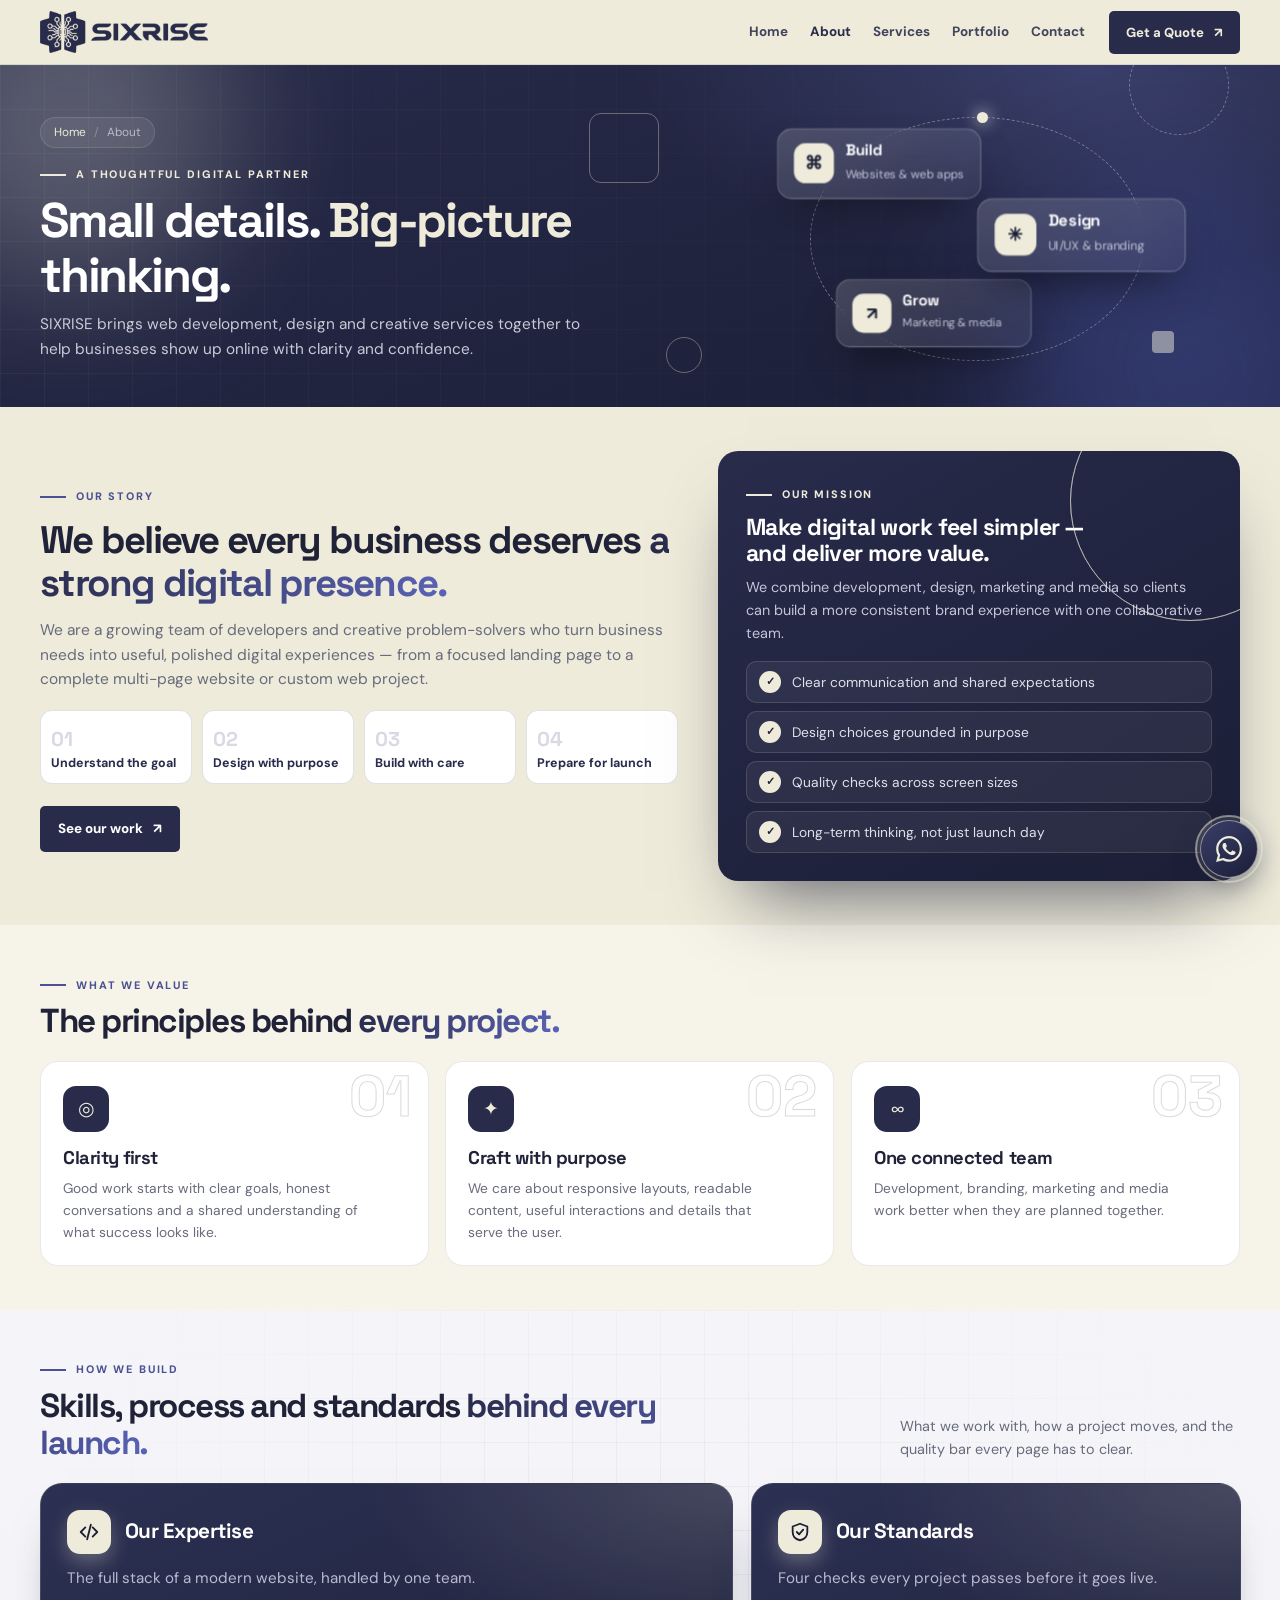
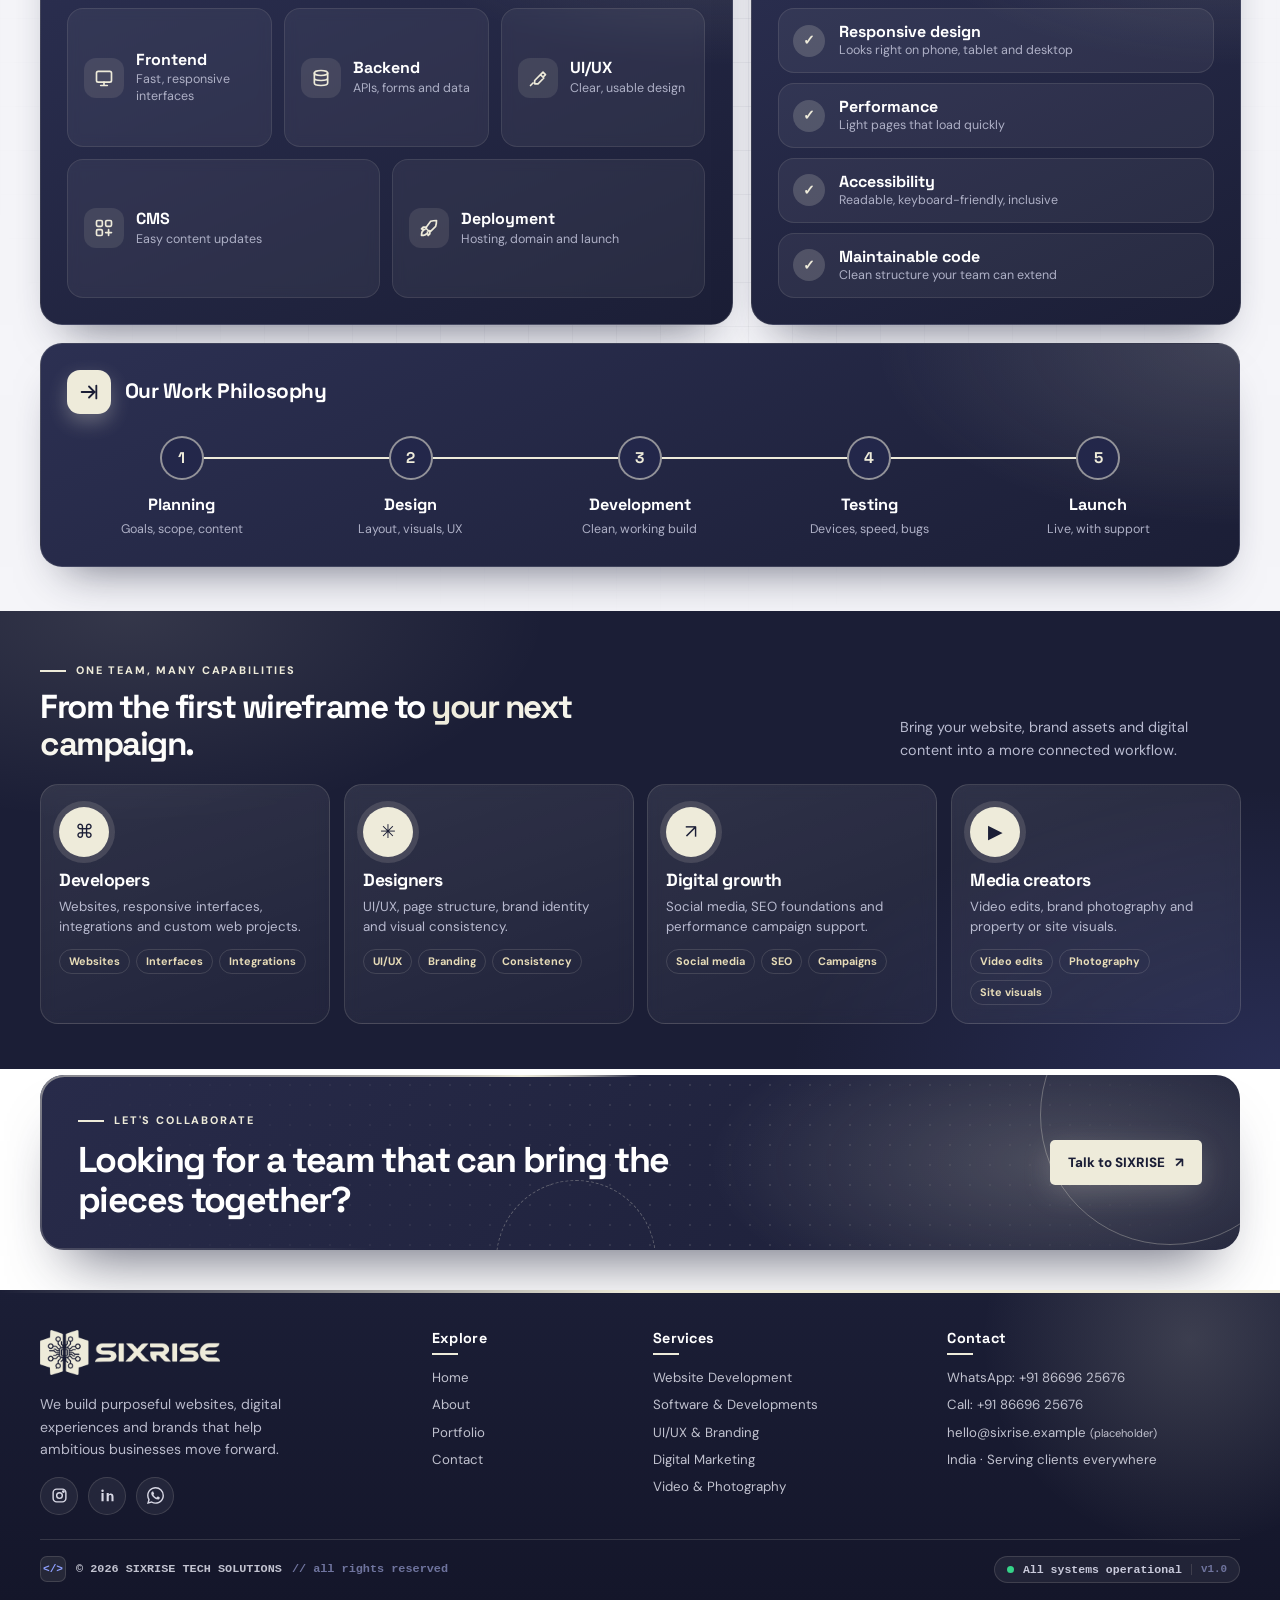
==== commit 11e9d338: "initial commit" ====
--- a/about.html
+++ b/about.html
@@ -5,7 +5,7 @@
     <meta charset="utf-8">
     <meta name="viewport" content="width=device-width, initial-scale=1">
     <meta name="theme-color" content="#282B4A">
-    <meta property="og:site_name" content="SIXRISE Digital Agency">
+    <meta property="og:site_name" content="SIXRISE TECH SOLUTIONS">
     <meta property="og:type" content="website">
     <link rel="icon" href="assets/images/favicon.ico" sizes="any">
     <link rel="icon" href="assets/images/favicon.svg" type="image/svg+xml">
@@ -24,13 +24,13 @@
     <meta property="og:description"
         content="Meet SIXRISE, a collaborative digital agency for website development, branding, marketing and media.">
     <script
-        type="application/ld+json">{"@context":"https://schema.org","@type":"Organization","name":"SIXRISE Digital Agency","description":"Website development, digital products, design and marketing agency","telephone":"+91-86696-25676","url":"https://example.com"}</script>
+        type="application/ld+json">{"@context":"https://schema.org","@type":"Organization","name":"SIXRISE TECH SOLUTIONS","description":"Website development, digital products, design and marketing agency","telephone":"+91-86696-25676","address":{"@type":"PostalAddress","addressLocality":"Pune","addressRegion":"Maharashtra","addressCountry":"IN"},"url":"https://example.com"}</script>
 </head>
 
 <body><a href="#main-content" class="skip-link" style="position:absolute;left:-9999px">Skip to content</a>
     <header class="site-header">
         <div class="container nav-wrap"><a class="brand" href="index.html" aria-label="SIXRISE home"><img
-                    src="assets/images/logo-h-dark.png" alt="SIXRISE Digital Agency" width="190" height="48"></a>
+                    src="assets/images/logo-h-dark.png" alt="SIXRISE TECH SOLUTIONS" width="190" height="48"></a>
             <nav class="nav-links" aria-label="Main navigation"><a href="index.html" data-page="index.html">Home</a><a
                     href="about.html" data-page="about.html">About</a><a href="services.html"
                     data-page="services.html">Services</a><a href="portfolio.html"
@@ -319,7 +319,7 @@
                         <small>(placeholder)</small></a><span>India · Serving clients everywhere</span>
                 </div>
             </div>
-            <div class="footer-bottom"><span class="ft-copy"><b>&lt;/&gt;</b><span>© <span data-year></span> SIXRISE Digital Agency</span><em>// all rights reserved</em></span><span class="ft-status"><i></i>All systems operational<small>v1.0</small></span><button class="to-top"
+            <div class="footer-bottom"><span class="ft-copy"><b>&lt;/&gt;</b><span>© <span data-year></span> SIXRISE TECH SOLUTIONS</span><em>// all rights reserved</em></span><span class="ft-status"><i></i>All systems operational<small>v1.0</small></span><button class="to-top"
                     type="button" aria-label="Back to top">↑</button></div>
         </div>
     </footer><a class="whatsapp-float" href="https://wa.me/918669625676" target="_blank" rel="noopener"
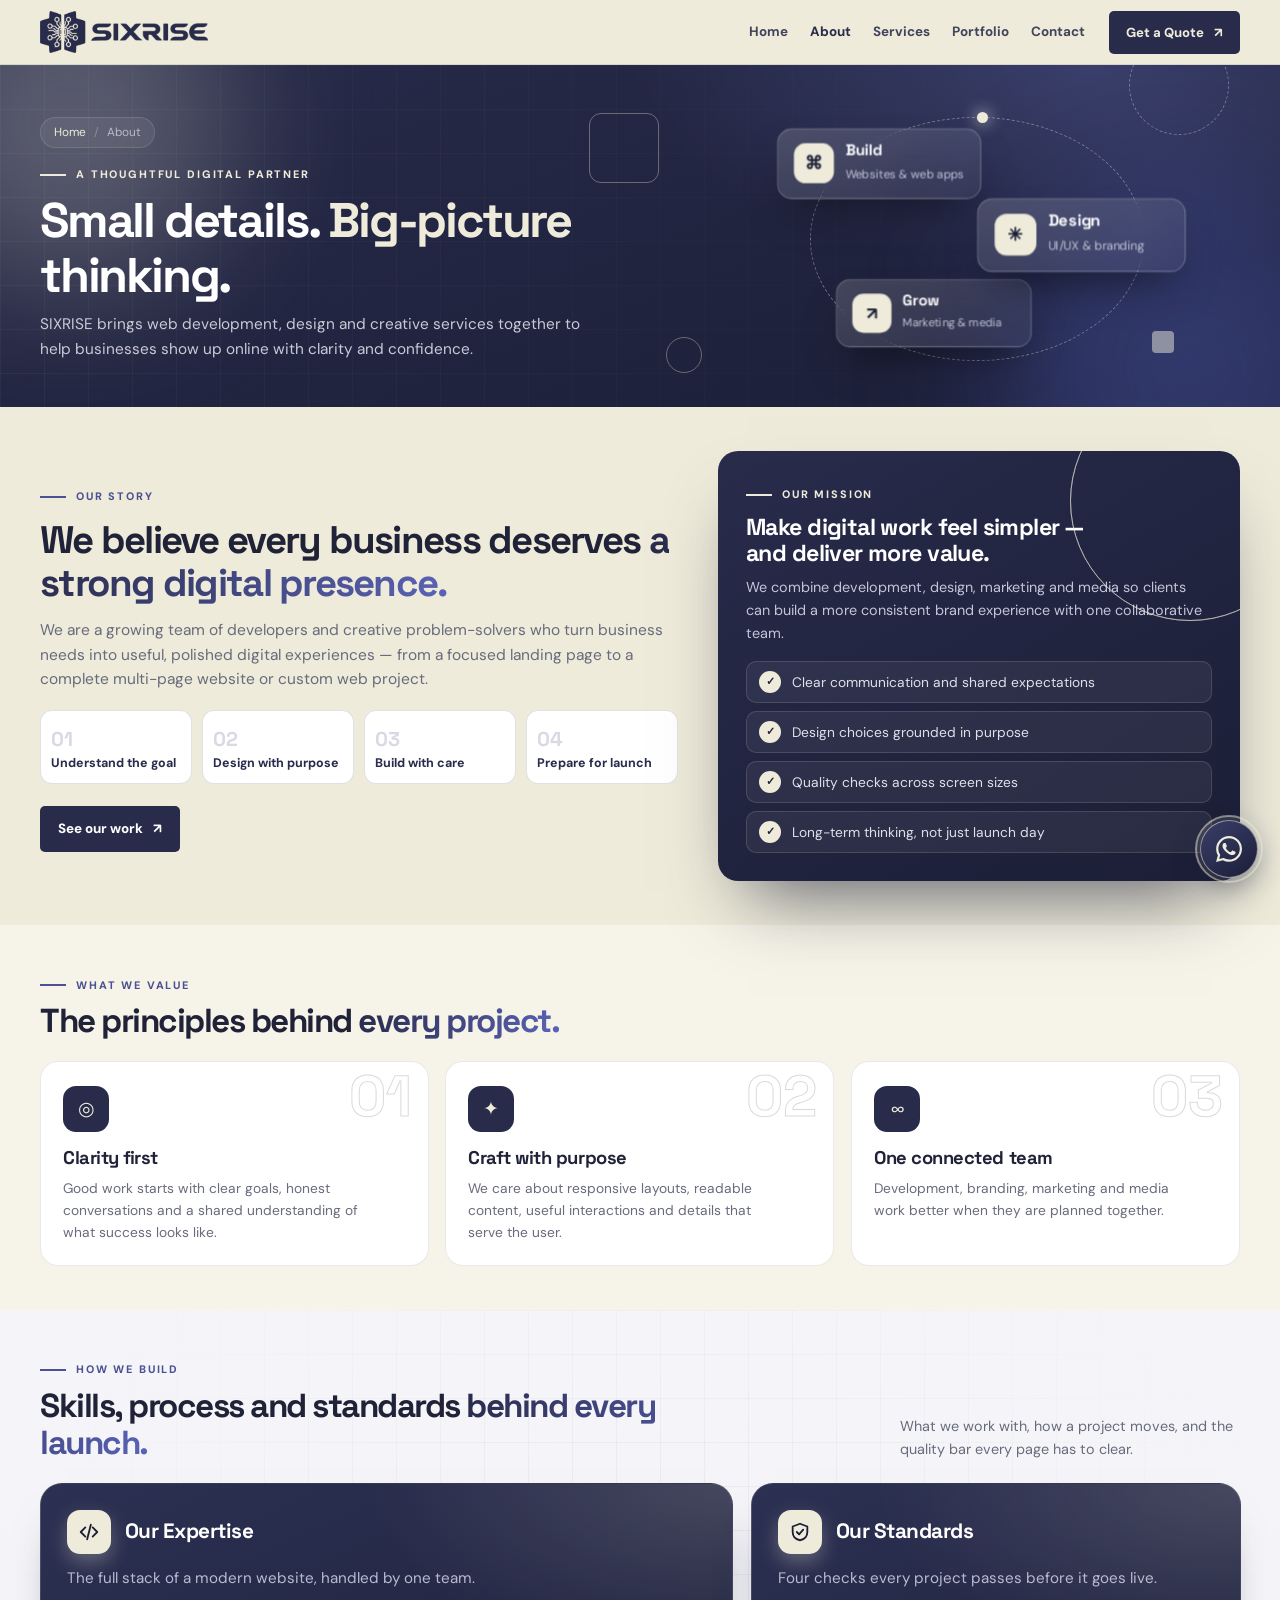
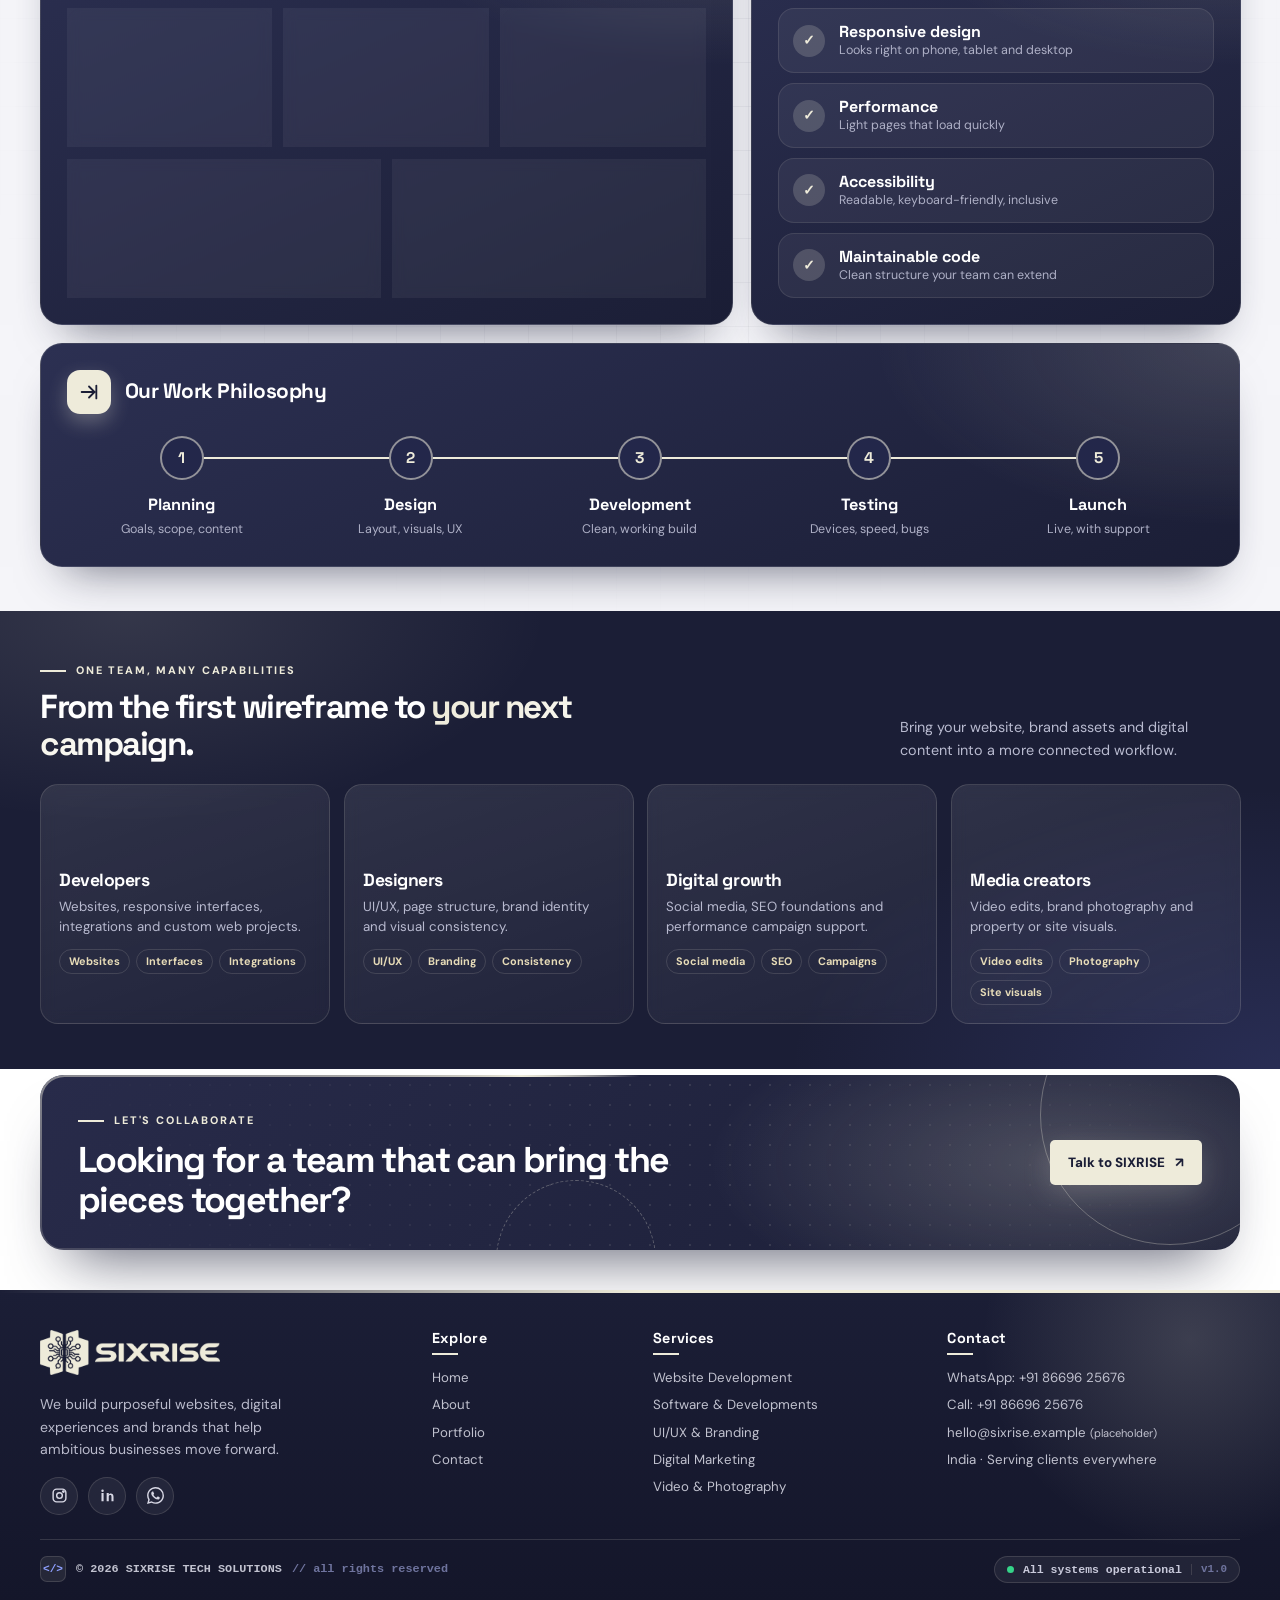
==== commit aa0ac720: "Remove sample stats and uptime claims" ====
--- a/about.html
+++ b/about.html
@@ -24,7 +24,7 @@
     <meta property="og:description"
         content="Meet SIXRISE, a collaborative digital agency for website development, branding, marketing and media.">
     <script
-        type="application/ld+json">{"@context":"https://schema.org","@type":"Organization","name":"SIXRISE TECH SOLUTIONS","description":"Website development, digital products, design and marketing agency","telephone":"+91-86696-25676","address":{"@type":"PostalAddress","addressLocality":"Pune","addressRegion":"Maharashtra","addressCountry":"IN"},"url":"https://example.com"}</script>
+        type="application/ld+json">{"@context":"https://schema.org","@type":"Organization","name":"SIXRISE TECH SOLUTIONS","description":"Website development, digital products, design and marketing agency","telephone":"+91-86696-25676","address":{"@type":"PostalAddress","addressLocality":"Pune","addressRegion":"Maharashtra","addressCountry":"IN"},"url":"https://sixrisetechnologies.vercel.app/"}</script>
 </head>
 
 <body><a href="#main-content" class="skip-link" style="position:absolute;left:-9999px">Skip to content</a>
